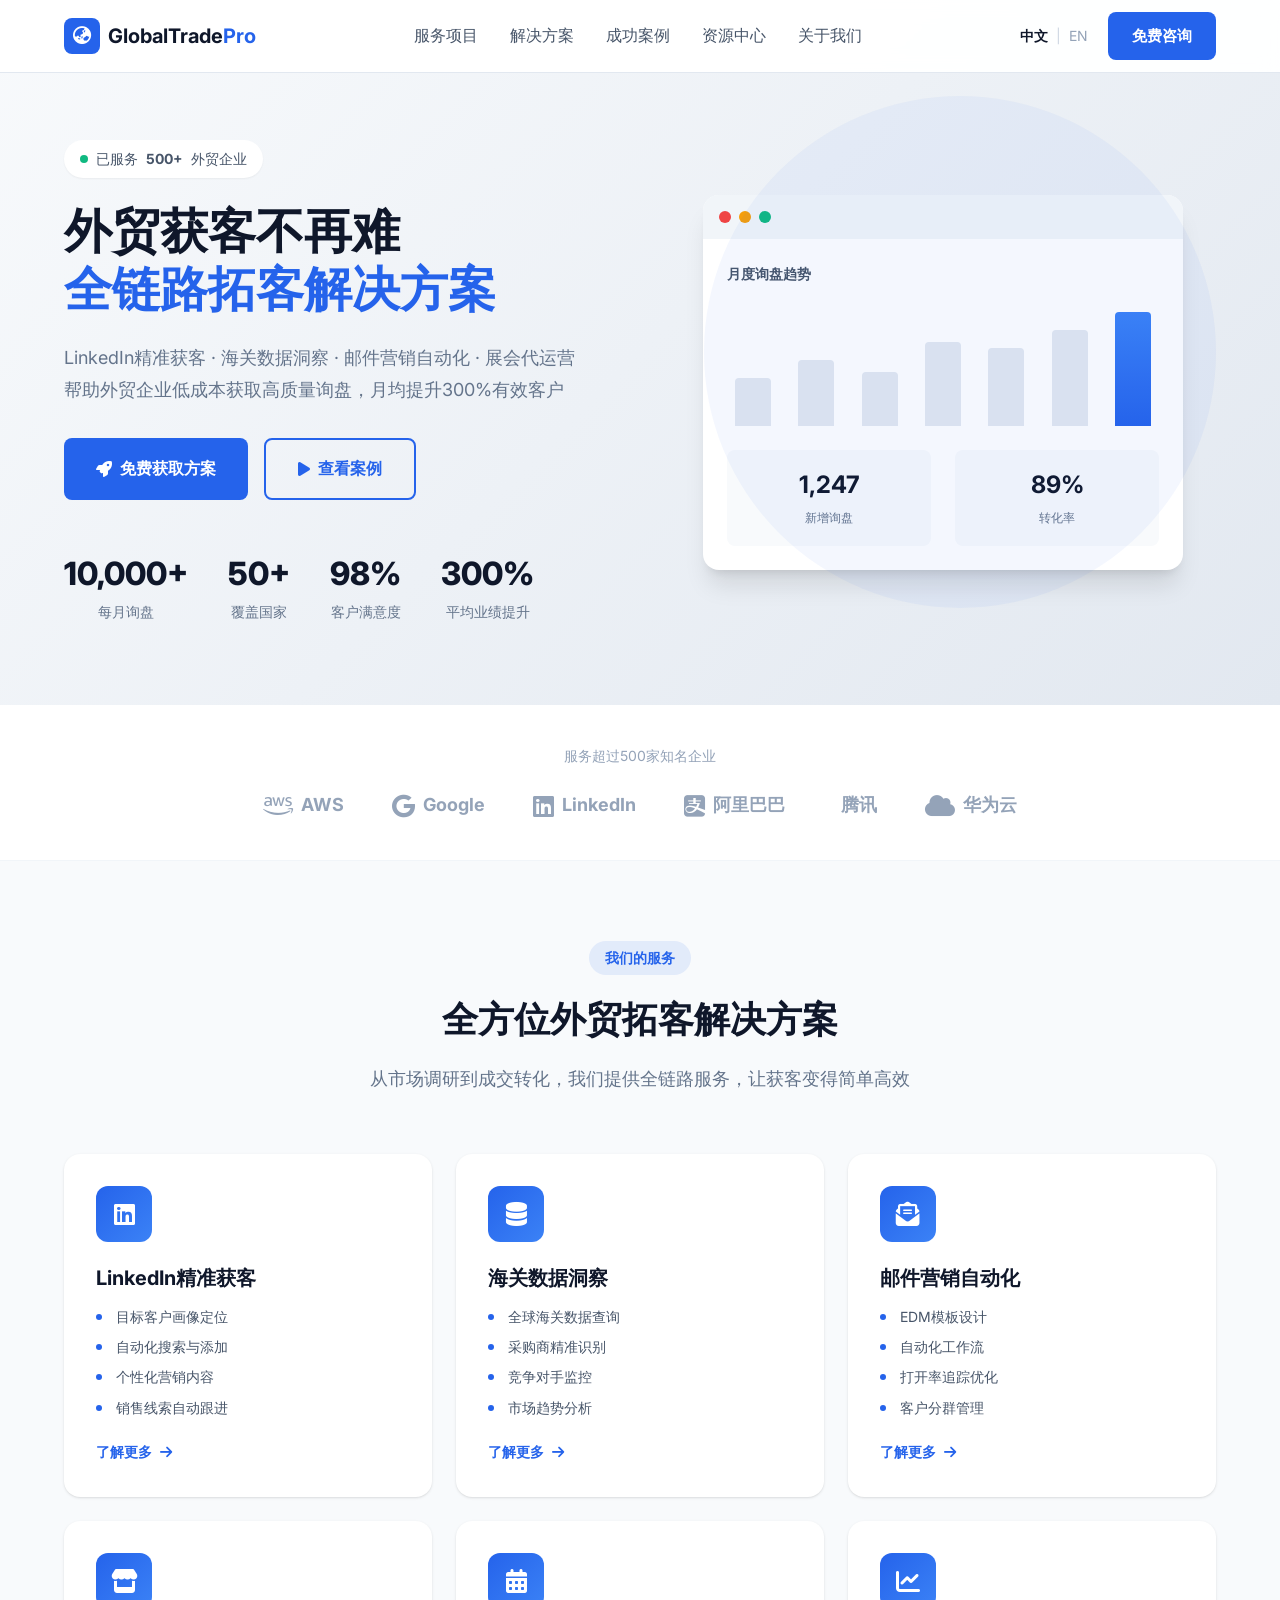
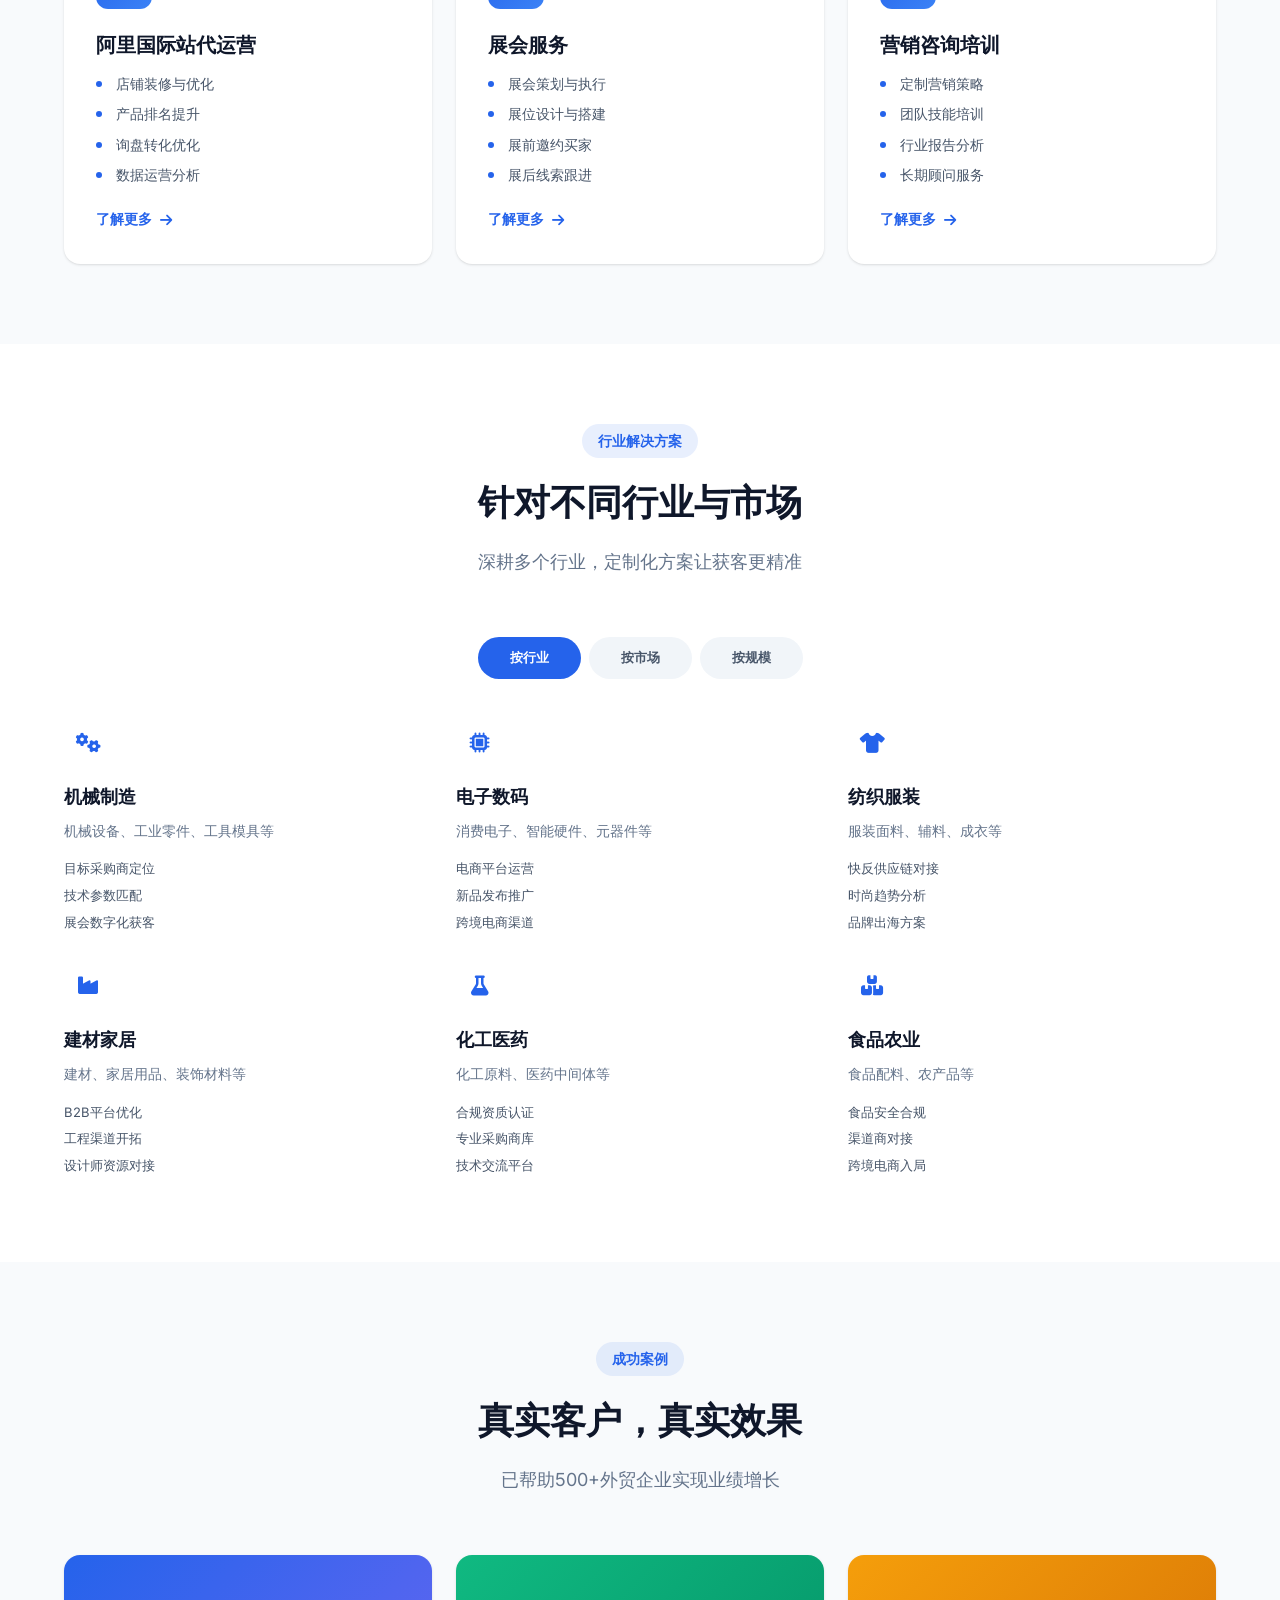
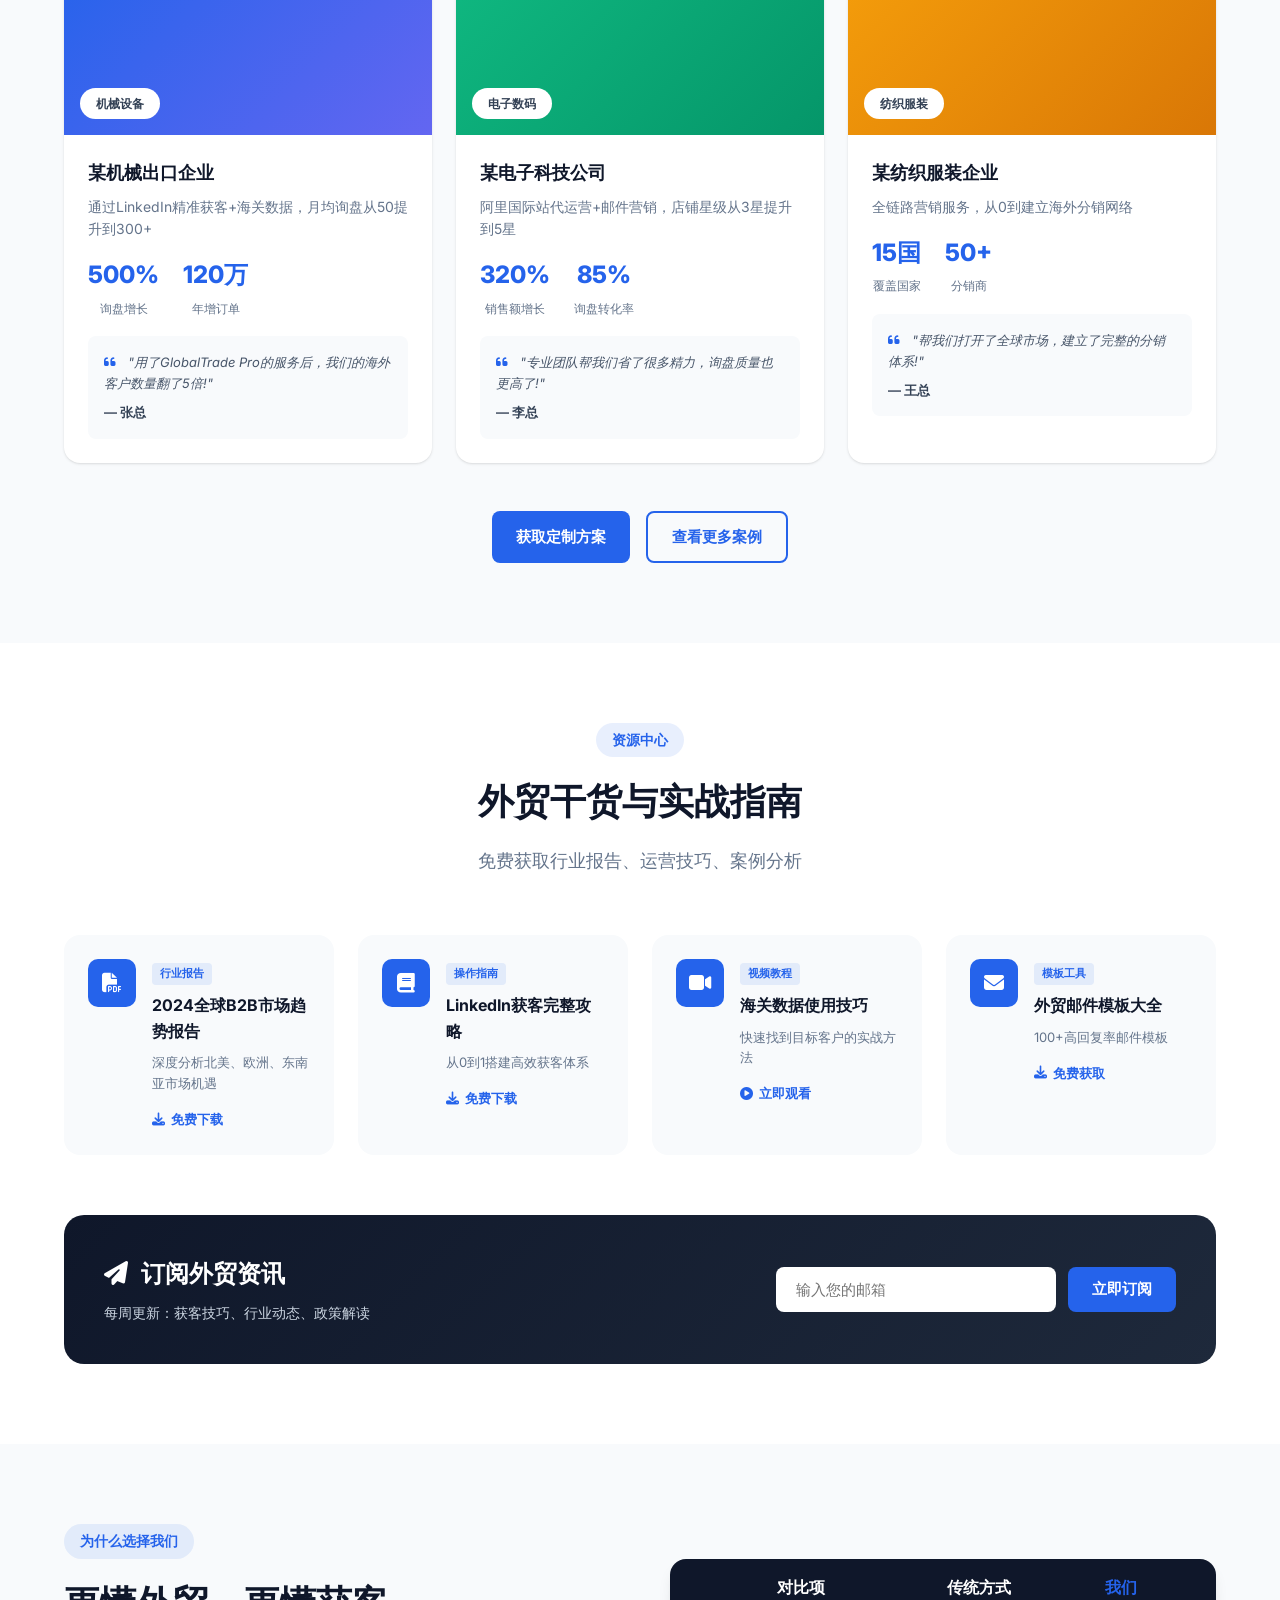
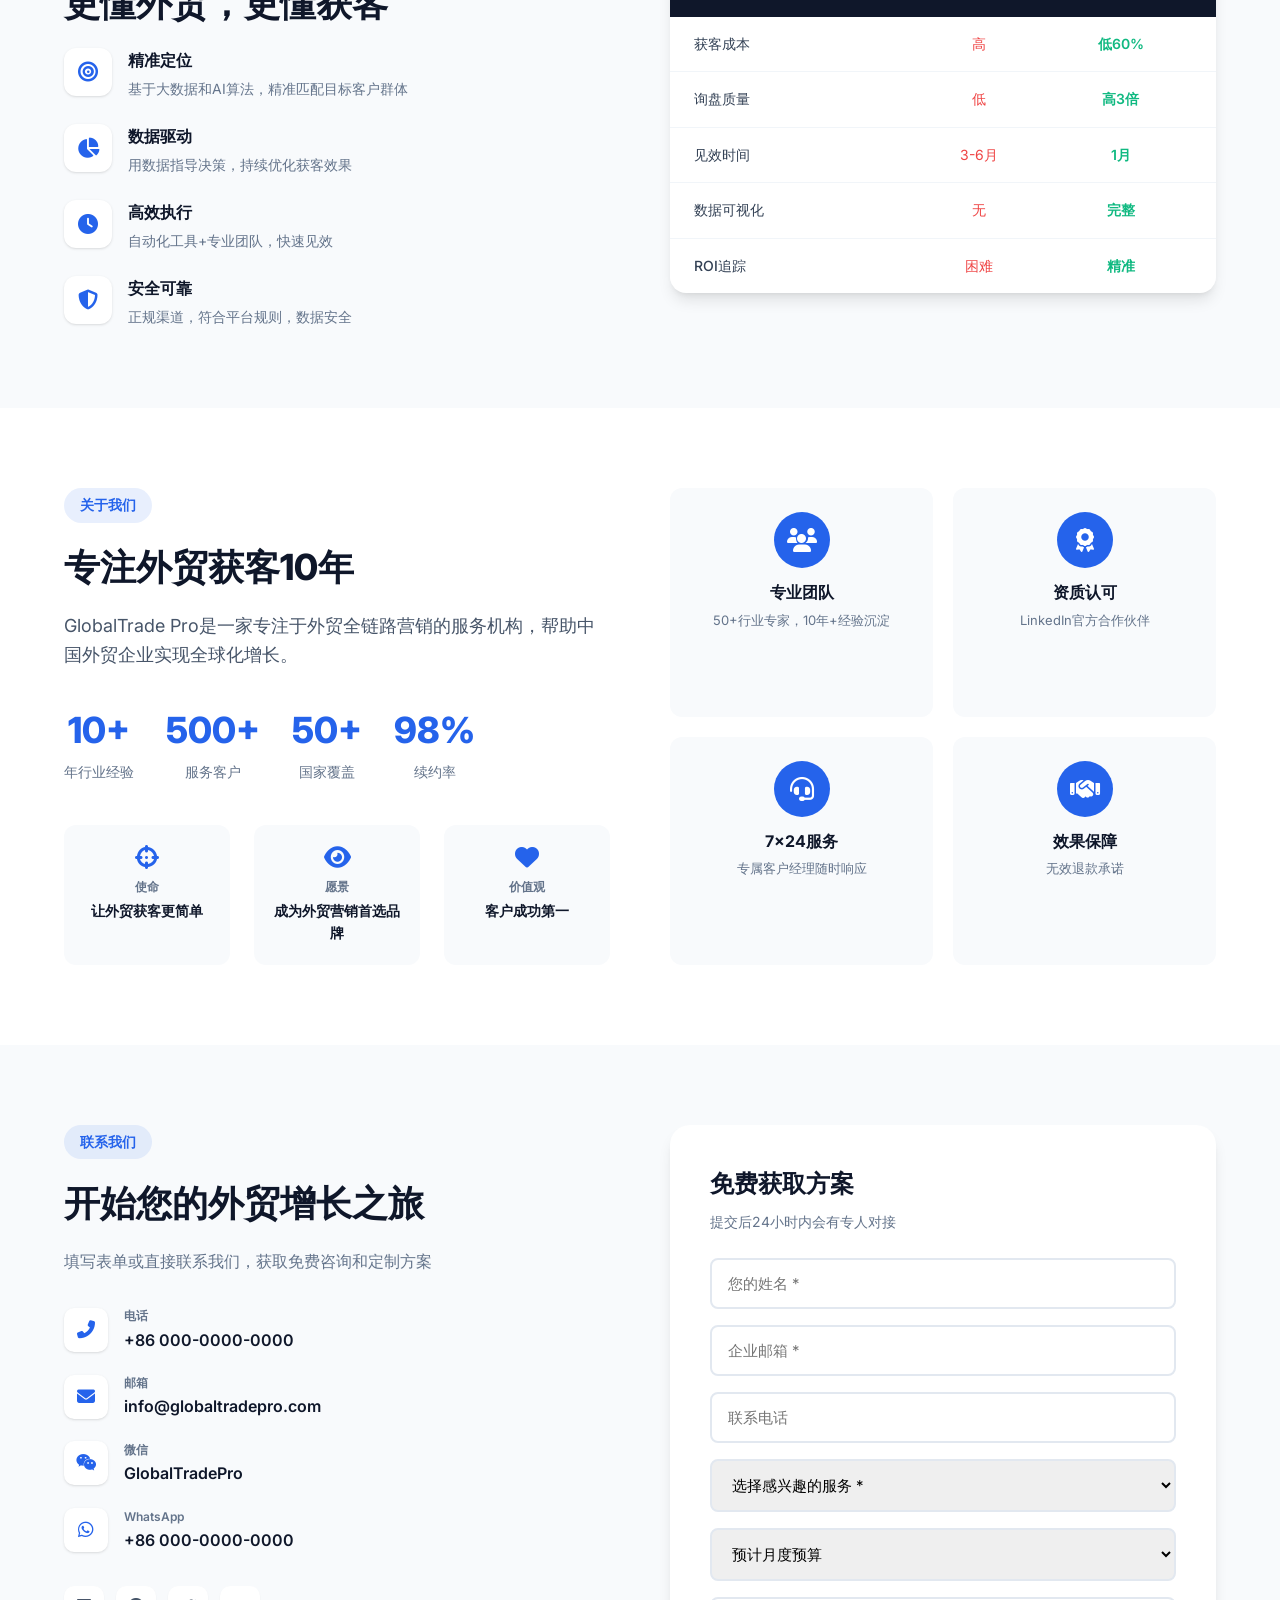
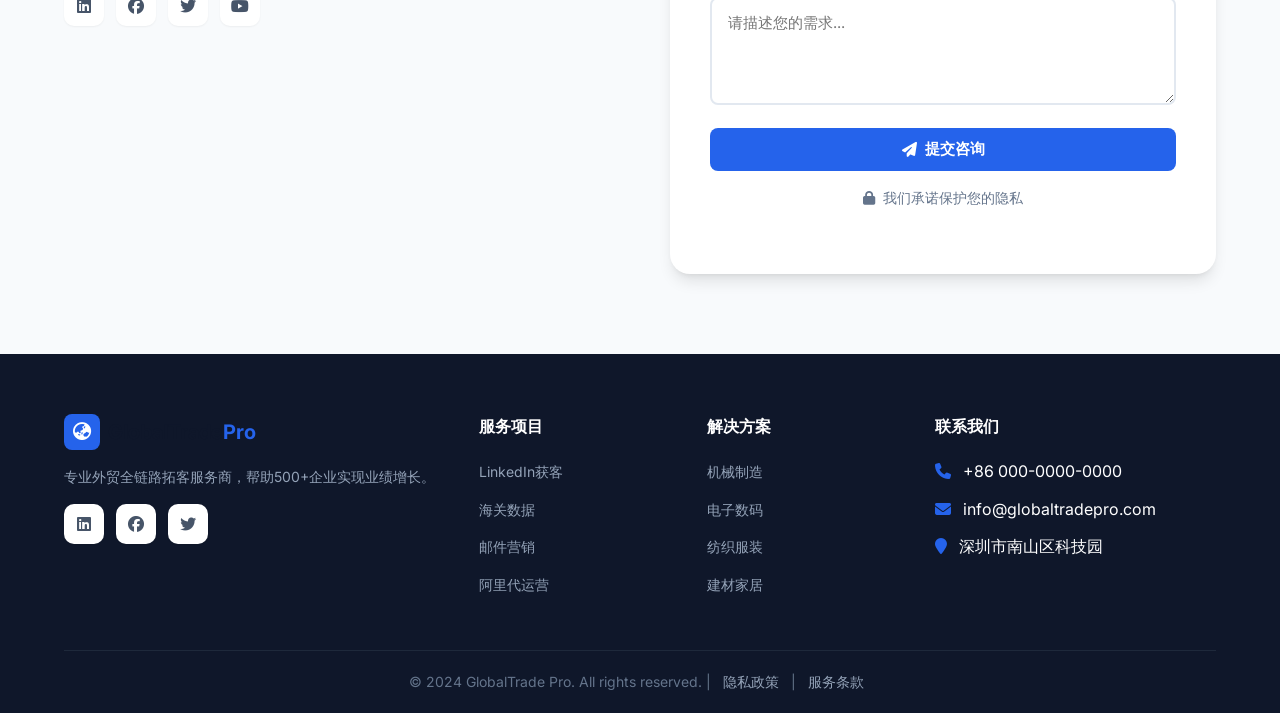
==== index.html @ d5fee7f4 "添加外贸拓客网站" ====
<!DOCTYPE html>
<html lang="zh-CN">
<head>
    <meta charset="UTF-8">
    <meta name="viewport" content="width=device-width, initial-scale=1.0">
    <title>GlobalTrade Pro - 外贸全链路拓客专家</title>
    <meta name="description" content="专业外贸拓客服务：LinkedIn精准获客、海关数据洞察、邮件营销自动化">
    <link rel="stylesheet" href="styles.css">
    <link rel="stylesheet" href="https://cdnjs.cloudflare.com/ajax/libs/font-awesome/6.4.0/css/all.min.css">
    <link href="https://fonts.googleapis.com/css2?family=Inter:wght@300;400;500;600;700;800&display=swap" rel="stylesheet">
</head>
<body>
    <header class="header">
        <div class="container">
            <div class="header-inner">
                <a href="#" class="logo">
                    <span class="logo-icon"><i class="fas fa-globe-asia"></i></span>
                    <span class="logo-text">GlobalTrade<span class="logo-accent">Pro</span></span>
                </a>
                <nav class="nav">
                    <a href="#services">服务项目</a>
                    <a href="#solutions">解决方案</a>
                    <a href="#cases">成功案例</a>
                    <a href="#resources">资源中心</a>
                    <a href="#about">关于我们</a>
                </nav>
                <div class="header-actions">
                    <div class="lang-switch">
                        <a href="#" class="active">中文</a>
                        <span>|</span>
                        <a href="#">EN</a>
                    </div>
                    <a href="#contact" class="btn btn-primary">免费咨询</a>
                </div>
                <button class="mobile-menu-btn" onclick="toggleMobileMenu()">
                    <i class="fas fa-bars"></i>
                </button>
            </div>
        </div>
    </header>

    <div class="mobile-menu" id="mobileMenu">
        <a href="#services" onclick="toggleMobileMenu()">服务项目</a>
        <a href="#solutions" onclick="toggleMobileMenu()">解决方案</a>
        <a href="#cases" onclick="toggleMobileMenu()">成功案例</a>
        <a href="#resources" onclick="toggleMobileMenu()">资源中心</a>
        <a href="#about" onclick="toggleMobileMenu()">关于我们</a>
        <a href="#contact" onclick="toggleMobileMenu()" class="btn btn-primary btn-block">免费咨询</a>
    </div>

    <section class="hero">
        <div class="hero-bg"></div>
        <div class="container">
            <div class="hero-content">
                <div class="hero-badge">
                    <span class="badge-dot"></span> 已服务 <strong>500+</strong> 外贸企业
                </div>
                <h1 class="hero-title">
                    外贸获客不再难<br>
                    <span class="highlight">全链路拓客解决方案</span>
                </h1>
                <p class="hero-desc">
                    LinkedIn精准获客 · 海关数据洞察 · 邮件营销自动化 · 展会代运营<br>
                    帮助外贸企业低成本获取高质量询盘，月均提升300%有效客户
                </p>
                <div class="hero-actions">
                    <a href="#contact" class="btn btn-primary btn-lg">
                        <i class="fas fa-rocket"></i> 免费获取方案
                    </a>
                    <a href="#cases" class="btn btn-outline btn-lg">
                        <i class="fas fa-play"></i> 查看案例
                    </a>
                </div>
                <div class="hero-stats">
                    <div class="stat-item">
                        <span class="stat-number">10,000+</span>
                        <span class="stat-label">每月询盘</span>
                    </div>
                    <div class="stat-item">
                        <span class="stat-number">50+</span>
                        <span class="stat-label">覆盖国家</span>
                    </div>
                    <div class="stat-item">
                        <span class="stat-number">98%</span>
                        <span class="stat-label">客户满意度</span>
                    </div>
                    <div class="stat-item">
                        <span class="stat-number">300%</span>
                        <span class="stat-label">平均业绩提升</span>
                    </div>
                </div>
            </div>
            <div class="hero-visual">
                <div class="dashboard-mockup">
                    <div class="dashboard-header">
                        <span class="dot red"></span>
                        <span class="dot yellow"></span>
                        <span class="dot green"></span>
                    </div>
                    <div class="dashboard-content">
                        <div class="chart-area">
                            <div class="chart-title">月度询盘趋势</div>
                            <div class="chart-bars">
                                <div class="bar" style="height: 40%"></div>
                                <div class="bar" style="height: 55%"></div>
                                <div class="bar" style="height: 45%"></div>
                                <div class="bar" style="height: 70%"></div>
                                <div class="bar" style="height: 65%"></div>
                                <div class="bar" style="height: 80%"></div>
                                <div class="bar active" style="height: 95%"></div>
                            </div>
                        </div>
                        <div class="metrics-row">
                            <div class="metric">
                                <span class="metric-num">1,247</span>
                                <span class="metric-label">新增询盘</span>
                            </div>
                            <div class="metric">
                                <span class="metric-num">89%</span>
                                <span class="metric-label">转化率</span>
                            </div>
                        </div>
                    </div>
                </div>
            </div>
        </div>
    </section>

    <section class="partners">
        <div class="container">
            <p class="partners-label">服务超过500家知名企业</p>
            <div class="partners-grid">
                <div class="partner-logo"><i class="fab fa-aws"></i> AWS</div>
                <div class="partner-logo"><i class="fab fa-google"></i> Google</div>
                <div class="partner-logo"><i class="fab fa-linkedin"></i> LinkedIn</div>
                <div class="partner-logo"><i class="fab fa-alipay"></i> 阿里巴巴</div>
                <div class="partner-logo"><i class="fab fa-tencent"></i> 腾讯</div>
                <div class="partner-logo"><i class="fas fa-cloud"></i> 华为云</div>
            </div>
        </div>
    </section>

    <section class="services" id="services">
        <div class="container">
            <div class="section-header">
                <span class="section-tag">我们的服务</span>
                <h2 class="section-title">全方位外贸拓客解决方案</h2>
                <p class="section-desc">从市场调研到成交转化，我们提供全链路服务，让获客变得简单高效</p>
            </div>
            <div class="services-grid">
                <div class="service-card">
                    <div class="service-icon"><i class="fab fa-linkedin"></i></div>
                    <h3>LinkedIn精准获客</h3>
                    <ul>
                        <li>目标客户画像定位</li>
                        <li>自动化搜索与添加</li>
                        <li>个性化营销内容</li>
                        <li>销售线索自动跟进</li>
                    </ul>
                    <a href="#contact" class="service-link">了解更多 <i class="fas fa-arrow-right"></i></a>
                </div>
                <div class="service-card">
                    <div class="service-icon"><i class="fas fa-database"></i></div>
                    <h3>海关数据洞察</h3>
                    <ul>
                        <li>全球海关数据查询</li>
                        <li>采购商精准识别</li>
                        <li>竞争对手监控</li>
                        <li>市场趋势分析</li>
                    </ul>
                    <a href="#contact" class="service-link">了解更多 <i class="fas fa-arrow-right"></i></a>
                </div>
                <div class="service-card">
                    <div class="service-icon"><i class="fas fa-envelope-open-text"></i></div>
                    <h3>邮件营销自动化</h3>
                    <ul>
                        <li>EDM模板设计</li>
                        <li>自动化工作流</li>
                        <li>打开率追踪优化</li>
                        <li>客户分群管理</li>
                    </ul>
                    <a href="#contact" class="service-link">了解更多 <i class="fas fa-arrow-right"></i></a>
                </div>
                <div class="service-card">
                    <div class="service-icon"><i class="fas fa-store"></i></div>
                    <h3>阿里国际站代运营</h3>
                    <ul>
                        <li>店铺装修与优化</li>
                        <li>产品排名提升</li>
                        <li>询盘转化优化</li>
                        <li>数据运营分析</li>
                    </ul>
                    <a href="#contact" class="service-link">了解更多 <i class="fas fa-arrow-right"></i></a>
                </div>
                <div class="service-card">
                    <div class="service-icon"><i class="fas fa-calendar-alt"></i></div>
                    <h3>展会服务</h3>
                    <ul>
                        <li>展会策划与执行</li>
                        <li>展位设计与搭建</li>
                        <li>展前邀约买家</li>
                        <li>展后线索跟进</li>
                    </ul>
                    <a href="#contact" class="service-link">了解更多 <i class="fas fa-arrow-right"></i></a>
                </div>
                <div class="service-card">
                    <div class="service-icon"><i class="fas fa-chart-line"></i></div>
                    <h3>营销咨询培训</h3>
                    <ul>
                        <li>定制营销策略</li>
                        <li>团队技能培训</li>
                        <li>行业报告分析</li>
                        <li>长期顾问服务</li>
                    </ul>
                    <a href="#contact" class="service-link">了解更多 <i class="fas fa-arrow-right"></i></a>
                </div>
            </div>
        </div>
    </section>

    <section class="solutions" id="solutions">
        <div class="container">
            <div class="section-header">
                <span class="section-tag">行业解决方案</span>
                <h2 class="section-title">针对不同行业与市场</h2>
                <p class="section-desc">深耕多个行业，定制化方案让获客更精准</p>
            </div>
            <div class="solutions-tabs">
                <div class="tab-buttons">
                    <button class="tab-btn active" data-tab="industry">按行业</button>
                    <button class="tab-btn" data-tab="market">按市场</button>
                    <button class="tab-btn" data-tab="scale">按规模</button>
                </div>
                <div class="tab-content active" id="industry">
                    <div class="solutions-grid">
                        <div class="solution-card">
                            <div class="solution-icon"><i class="fas fa-cogs"></i></div>
                            <h4>机械制造</h4>
                            <p>机械设备、工业零件、工具模具等</p>
                            <ul><li>目标采购商定位</li><li>技术参数匹配</li><li>展会数字化获客</li></ul>
                        </div>
                        <div class="solution-card">
                            <div class="solution-icon"><i class="fas fa-microchip"></i></div>
                            <h4>电子数码</h4>
                            <p>消费电子、智能硬件、元器件等</p>
                            <ul><li>电商平台运营</li><li>新品发布推广</li><li>跨境电商渠道</li></ul>
                        </div>
                        <div class="solution-card">
                            <div class="solution-icon"><i class="fas fa-tshirt"></i></div>
                            <h4>纺织服装</h4>
                            <p>服装面料、辅料、成衣等</p>
                            <ul><li>快反供应链对接</li><li>时尚趋势分析</li><li>品牌出海方案</li></ul>
                        </div>
                        <div class="solution-card">
                            <div class="solution-icon"><i class="fas fa-industry"></i></div>
                            <h4>建材家居</h4>
                            <p>建材、家居用品、装饰材料等</p>
                            <ul><li>B2B平台优化</li><li>工程渠道开拓</li><li>设计师资源对接</li></ul>
                        </div>
                        <div class="solution-card">
                            <div class="solution-icon"><i class="fas fa-flask"></i></div>
                            <h4>化工医药</h4>
                            <p>化工原料、医药中间体等</p>
                            <ul><li>合规资质认证</li><li>专业采购商库</li><li>技术交流平台</li></ul>
                        </div>
                        <div class="solution-card">
                            <div class="solution-icon"><i class="fas fa-boxes"></i></div>
                            <h4>食品农业</h4>
                            <p>食品配料、农产品等</p>
                            <ul><li>食品安全合规</li><li>渠道商对接</li><li>跨境电商入局</li></ul>
                        </div>
                    </div>
                </div>
                <div class="tab-content" id="market">
                    <div class="solutions-grid">
                        <div class="solution-card"><div class="solution-icon"><i class="fas fa-flag-usa"></i></div><h4>北美市场</h4><p>美国、加拿大、墨西哥</p><ul><li>LinkedIn为主</li><li>亚马逊平台</li><li>行业展会</li></ul></div>
                        <div class="solution-card"><div class="solution-icon"><i class="fas fa-flag-eu"></i></div><h4>欧洲市场</h4><p>德、法、英、意等国家</p><ul><li>海关数据分析</li><li>本地化内容</li><li>B2B平台</li></ul></div>
                        <div class="solution-card"><div class="solution-icon"><i class="fas fa-yen-sign"></i></div><h4>日韩市场</h4><p>日本、韩国</p><ul><li>贸易平台对接</li><li>展会服务</li><li>商务考察</li></ul></div>
                        <div class="solution-card"><div class="solution-icon"><i class="fas fa-map-marker-alt"></i></div><h4>东南亚</h4><p>印尼、越南、泰国等</p><ul><li>电商平台布局</li><li>本地分销商</li><li>跨境电商</li></ul></div>
                        <div class="solution-card"><div class="solution-icon"><i class="fas fa-gem"></i></div><h4>中东非洲</h4><p>阿联酋、南非等国家</p><ul><li>展会服务</li><li>政府项目对接</li><li>分销商网络</li></ul></div>
                        <div class="solution-card"><div class="solution-icon"><i class="fas fa-comments"></i></div><h4>南美市场</h4><p>巴西、阿根廷等国家</p><ul><li>本地化支持</li><li>展会服务</li><li>渠道开拓</li></ul></div>
                    </div>
                </div>
                <div class="tab-content" id="scale">
                    <div class="solutions-grid solutions-scale">
                        <div class="solution-card scale-card">
                            <div class="scale-badge">初创</div>
                            <h4>小微企业</h4>
                            <p>0-50人，年出口额小于500万</p>
                            <ul><li>低成本获客方案</li><li>标准化服务套餐</li><li>阿里国际站基础运营</li><li>LinkedIn免费获客</li></ul>
                            <div class="scale-price">9,800元起/月</div>
                        </div>
                        <div class="solution-card scale-card featured">
                            <div class="scale-badge popular">推荐</div>
                            <h4>成长型企业</h4>
                            <p>50-200人，年出口额500万-5000万</p>
                            <ul><li>全链路营销方案</li><li>多平台运营</li><li>定制化获客策略</li><li>专属客户经理</li></ul>
                            <div class="scale-price">28,800元起/月</div>
                        </div>
                        <div class="solution-card scale-card">
                            <div class="scale-badge enterprise">企业</div>
                            <h4>大型企业</h4>
                            <p>200人以上，年出口额大于5000万</p>
                            <ul><li>全球化营销战略</li><li>海外团队搭建</li><li>品牌出海全案</li><li>专属服务团队</li></ul>
                            <div class="scale-price">88,800元起/月</div>
                        </div>
                    </div>
                </div>
            </div>
        </div>
    </section>

    <section class="cases" id="cases">
        <div class="container">
            <div class="section-header">
                <span class="section-tag">成功案例</span>
                <h2 class="section-title">真实客户，真实效果</h2>
                <p class="section-desc">已帮助500+外贸企业实现业绩增长</p>
            </div>
            <div class="cases-grid">
                <div class="case-card">
                    <div class="case-image case-img-1"><div class="case-category">机械设备</div></div>
                    <div class="case-content">
                        <h4>某机械出口企业</h4>
                        <p class="case-desc">通过LinkedIn精准获客+海关数据，月均询盘从50提升到300+</p>
                        <div class="case-results">
                            <div class="result"><span class="result-num">500%</span><span class="result-label">询盘增长</span></div>
                            <div class="result"><span class="result-num">120万</span><span class="result-label">年增订单</span></div>
                        </div>
                        <div class="case-quote">
                            <i class="fas fa-quote-left"></i> "用了GlobalTrade Pro的服务后，我们的海外客户数量翻了5倍!" <cite>— 张总</cite>
                        </div>
                    </div>
                </div>
                <div class="case-card">
                    <div class="case-image case-img-2"><div class="case-category">电子数码</div></div>
                    <div class="case-content">
                        <h4>某电子科技公司</h4>
                        <p class="case-desc">阿里国际站代运营+邮件营销，店铺星级从3星提升到5星</p>
                        <div class="case-results">
                            <div class="result"><span class="result-num">320%</span><span class="result-label">销售额增长</span></div>
                            <div class="result"><span class="result-num">85%</span><span class="result-label">询盘转化率</span></div>
                        </div>
                        <div class="case-quote">
                            <i class="fas fa-quote-left"></i> "专业团队帮我们省了很多精力，询盘质量也更高了!" <cite>— 李总</cite>
                        </div>
                    </div>
                </div>
                <div class="case-card">
                    <div class="case-image case-img-3"><div class="case-category">纺织服装</div></div>
                    <div class="case-content">
                        <h4>某纺织服装企业</h4>
                        <p class="case-desc">全链路营销服务，从0到建立海外分销网络</p>
                        <div class="case-results">
                            <div class="result"><span class="result-num">15国</span><span class="result-label">覆盖国家</span></div>
                            <div class="result"><span class="result-num">50+</span><span class="result-label">分销商</span></div>
                        </div>
                        <div class="case-quote">
                            <i class="fas fa-quote-left"></i> "帮我们打开了全球市场，建立了完整的分销体系!" <cite>— 王总</cite>
                        </div>
                    </div>
                </div>
            </div>
            <div class="cases-cta">
                <a href="#contact" class="btn btn-primary">获取定制方案</a>
                <a href="#" class="btn btn-outline">查看更多案例</a>
            </div>
        </div>
    </section>

    <section class="resources" id="resources">
        <div class="container">
            <div class="section-header">
                <span class="section-tag">资源中心</span>
                <h2 class="section-title">外贸干货与实战指南</h2>
                <p class="section-desc">免费获取行业报告、运营技巧、案例分析</p>
            </div>
            <div class="resources-grid">
                <div class="resource-card">
                    <div class="resource-icon"><i class="fas fa-file-pdf"></i></div>
                    <div class="resource-content">
                        <span class="resource-tag">行业报告</span>
                        <h4>2024全球B2B市场趋势报告</h4>
                        <p>深度分析北美、欧洲、东南亚市场机遇</p>
                        <a href="#" class="resource-download"><i class="fas fa-download"></i> 免费下载</a>
                    </div>
                </div>
                <div class="resource-card">
                    <div class="resource-icon"><i class="fas fa-book"></i></div>
                    <div class="resource-content">
                        <span class="resource-tag">操作指南</span>
                        <h4>LinkedIn获客完整攻略</h4>
                        <p>从0到1搭建高效获客体系</p>
                        <a href="#" class="resource-download"><i class="fas fa-download"></i> 免费下载</a>
                    </div>
                </div>
                <div class="resource-card">
                    <div class="resource-icon"><i class="fas fa-video"></i></div>
                    <div class="resource-content">
                        <span class="resource-tag">视频教程</span>
                        <h4>海关数据使用技巧</h4>
                        <p>快速找到目标客户的实战方法</p>
                        <a href="#" class="resource-download"><i class="fas fa-play-circle"></i> 立即观看</a>
                    </div>
                </div>
                <div class="resource-card">
                    <div class="resource-icon"><i class="fas fa-envelope"></i></div>
                    <div class="resource-content">
                        <span class="resource-tag">模板工具</span>
                        <h4>外贸邮件模板大全</h4>
                        <p>100+高回复率邮件模板</p>
                        <a href="#" class="resource-download"><i class="fas fa-download"></i> 免费获取</a>
                    </div>
                </div>
            </div>
            <div class="newsletter">
                <div class="newsletter-content">
                    <h3><i class="fas fa-paper-plane"></i> 订阅外贸资讯</h3>
                    <p>每周更新：获客技巧、行业动态、政策解读</p>
                </div>
                <form class="newsletter-form">
                    <input type="email" placeholder="输入您的邮箱">
                    <button type="submit" class="btn btn-primary">立即订阅</button>
                </form>
            </div>
        </div>
    </section>

    <section class="why-us">
        <div class="container">
            <div class="why-us-grid">
                <div class="why-us-content">
                    <span class="section-tag">为什么选择我们</span>
                    <h2 class="section-title">更懂外贸，更懂获客</h2>
                    <div class="why-us-list">
                        <div class="why-item">
                            <div class="why-icon"><i class="fas fa-bullseye"></i></div>
                            <div class="why-text"><h4>精准定位</h4><p>基于大数据和AI算法，精准匹配目标客户群体</p></div>
                        </div>
                        <div class="why-item">
                            <div class="why-icon"><i class="fas fa-chart-pie"></i></div>
                            <div class="why-text"><h4>数据驱动</h4><p>用数据指导决策，持续优化获客效果</p></div>
                        </div>
                        <div class="why-item">
                            <div class="why-icon"><i class="fas fa-clock"></i></div>
                            <div class="why-text"><h4>高效执行</h4><p>自动化工具+专业团队，快速见效</p></div>
                        </div>
                        <div class="why-item">
                            <div class="why-icon"><i class="fas fa-shield-alt"></i></div>
                            <div class="why-text"><h4>安全可靠</h4><p>正规渠道，符合平台规则，数据安全</p></div>
                        </div>
                    </div>
                </div>
                <div class="why-us-visual">
                    <div class="comparison-table">
                        <div class="table-header"><span>对比项</span><span>传统方式</span><span class="highlight">我们</span></div>
                        <div class="table-row"><span>获客成本</span><span class="bad">高</span><span class="good">低60%</span></div>
                        <div class="table-row"><span>询盘质量</span><span class="bad">低</span><span class="good">高3倍</span></div>
                        <div class="table-row"><span>见效时间</span><span class="bad">3-6月</span><span class="good">1月</span></div>
                        <div class="table-row"><span>数据可视化</span><span class="bad">无</span><span class="good">完整</span></div>
                        <div class="table-row"><span>ROI追踪</span><span class="bad">困难</span><span class="good">精准</span></div>
                    </div>
                </div>
            </div>
        </div>
    </section>

    <section class="about" id="about">
        <div class="container">
            <div class="about-grid">
                <div class="about-content">
                    <span class="section-tag">关于我们</span>
                    <h2 class="section-title">专注外贸获客10年</h2>
                    <p class="about-lead">GlobalTrade Pro是一家专注于外贸全链路营销的服务机构，帮助中国外贸企业实现全球化增长。</p>
                    <div class="about-stats">
                        <div class="about-stat"><span class="num">10+</span><span class="label">年行业经验</span></div>
                        <div class="about-stat"><span class="num">500+</span><span class="label">服务客户</span></div>
                        <div class="about-stat"><span class="num">50+</span><span class="label">国家覆盖</span></div>
                        <div class="about-stat"><span class="num">98%</span><span class="label">续约率</span></div>
                    </div>
                    <div class="about-values">
                        <div class="value-item"><i class="fas fa-crosshairs"></i><span>使命</span><p>让外贸获客更简单</p></div>
                        <div class="value-item"><i class="fas fa-eye"></i><span>愿景</span><p>成为外贸营销首选品牌</p></div>
                        <div class="value-item"><i class="fas fa-heart"></i><span>价值观</span><p>客户成功第一</p></div>
                    </div>
                </div>
                <div class="about-cards">
                    <div class="team-card"><div class="team-icon"><i class="fas fa-users"></i></div><h4>专业团队</h4><p>50+行业专家，10年+经验沉淀</p></div>
                    <div class="team-card"><div class="team-icon"><i class="fas fa-award"></i></div><h4>资质认可</h4><p>LinkedIn官方合作伙伴</p></div>
                    <div class="team-card"><div class="team-icon"><i class="fas fa-headset"></i></div><h4>7x24服务</h4><p>专属客户经理随时响应</p></div>
                    <div class="team-card"><div class="team-icon"><i class="fas fa-handshake"></i></div><h4>效果保障</h4><p>无效退款承诺</p></div>
                </div>
            </div>
        </div>
    </section>

    <section class="contact" id="contact">
        <div class="container">
            <div class="contact-grid">
                <div class="contact-info">
                    <span class="section-tag">联系我们</span>
                    <h2 class="section-title">开始您的外贸增长之旅</h2>
                    <p class="contact-desc">填写表单或直接联系我们，获取免费咨询和定制方案</p>
                    <div class="contact-methods">
                        <div class="contact-item"><i class="fas fa-phone-alt"></i><div><span class="label">电话</span><a href="tel:+860000000000">+86 000-0000-0000</a></div></div>
                        <div class="contact-item"><i class="fas fa-envelope"></i><div><span class="label">邮箱</span><a href="mailto:info@globaltradepro.com">info@globaltradepro.com</a></div></div>
                        <div class="contact-item"><i class="fab fa-weixin"></i><div><span class="label">微信</span><span>GlobalTradePro</span></div></div>
                        <div class="contact-item"><i class="fab fa-whatsapp"></i><div><span class="label">WhatsApp</span><a href="#">+86 000-0000-0000</a></div></div>
                    </div>
                    <div class="contact-social">
                        <a href="#"><i class="fab fa-linkedin"></i></a>
                        <a href="#"><i class="fab fa-facebook"></i></a>
                        <a href="#"><i class="fab fa-twitter"></i></a>
                        <a href="#"><i class="fab fa-youtube"></i></a>
                    </div>
                </div>
                <div class="contact-form-wrapper">
                    <form class="contact-form" id="inquiryForm">
                        <h3>免费获取方案</h3>
                        <p>提交后24小时内会有专人对接</p>
                        <div class="form-group"><input type="text" name="name" placeholder="您的姓名 *" required></div>
                        <div class="form-group"><input type="email" name="email" placeholder="企业邮箱 *" required></div>
                        <div class="form-group"><input type="tel" name="phone" placeholder="联系电话"></div>
                        <div class="form-group">
                            <select name="service" required>
                                <option value="">选择感兴趣的服务 *</option>
                                <option value="linkedin">LinkedIn精准获客</option>
                                <option value="customs">海关数据洞察</option>
                                <option value="email">邮件营销</option>
                                <option value="operation">阿里国际站代运营</option>
                                <option value="exhibition">展会服务</option>
                                <option value="consulting">营销咨询培训</option>
                                <option value="other">其他</option>
                            </select>
                        </div>
                        <div class="form-group">
                            <select name="budget">
                                <option value="">预计月度预算</option>
                                <option value="1">1万以下</option>
                                <option value="2">1-3万</option>
                                <option value="3">3-5万</option>
                                <option value="4">5-10万</option>
                                <option value="5">10万以上</option>
                            </select>
                        </div>
                        <div class="form-group"><textarea name="message" placeholder="请描述您的需求..." rows="4"></textarea></div>
                        <button type="submit" class="btn btn-primary btn-block"><i class="fas fa-paper-plane"></i> 提交咨询</button>
                        <p class="form-note"><i class="fas fa-lock"></i> 我们承诺保护您的隐私</p>
                    </form>
                </div>
            </div>
        </div>
    </section>

    <footer class="footer">
        <div class="container">
            <div class="footer-grid">
                <div class="footer-col">
                    <a href="#" class="logo"><span class="logo-icon"><i class="fas fa-globe-asia"></i></span><span class="logo-text">GlobalTrade<span class="logo-accent">Pro</span></span></a>
                    <p>专业外贸全链路拓客服务商，帮助500+企业实现业绩增长。</p>
                    <div class="contact-social">
                        <a href="#"><i class="fab fa-linkedin"></i></a>
                        <a href="#"><i class="fab fa-facebook"></i></a>
                        <a href="#"><i class="fab fa-twitter"></i></a>
                    </div>
                </div>
                <div class="footer-col">
                    <h4>服务项目</h4>
                    <ul>
                        <li><a href="#">LinkedIn获客</a></li>
                        <li><a href="#">海关数据</a></li>
                        <li><a href="#">邮件营销</a></li>
                        <li><a href="#">阿里代运营</a></li>
                    </ul>
                </div>
                <div class="footer-col">
                    <h4>解决方案</h4>
                    <ul>
                        <li><a href="#">机械制造</a></li>
                        <li><a href="#">电子数码</a></li>
                        <li><a href="#">纺织服装</a></li>
                        <li><a href="#">建材家居</a></li>
                    </ul>
                </div>
                <div class="footer-col">
                    <h4>联系我们</h4>
                    <ul>
                        <li><i class="fas fa-phone"></i> +86 000-0000-0000</li>
                        <li><i class="fas fa-envelope"></i> info@globaltradepro.com</li>
                        <li><i class="fas fa-map-marker"></i> 深圳市南山区科技园</li>
                    </ul>
                </div>
            </div>
            <div class="footer-bottom">
                <p>&copy; 2024 GlobalTrade Pro. All rights reserved. | <a href="#">隐私政策</a> | <a href="#">服务条款</a></p>
            </div>
        </div>
    </footer>

    <script>
        // Mobile menu toggle
        function toggleMobileMenu() {
            document.getElementById('mobileMenu').classList.toggle('active');
        }

        // Tab switching
        document.querySelectorAll('.tab-btn').forEach(btn => {
            btn.addEventListener('click', () => {
                document.querySelectorAll('.tab-btn').forEach(b => b.classList.remove('active'));
                document.querySelectorAll('.tab-content').forEach(c => c.classList.remove('active'));
                btn.classList.add('active');
                document.getElementById(btn.dataset.tab).classList.add('active');
            });
        });

        // Smooth scroll
        document.querySelectorAll('a[href^="#"]').forEach(anchor => {
            anchor.addEventListener('click', function(e) {
                e.preventDefault();
                document.querySelector(this.getAttribute('href')).scrollIntoView({ behavior: 'smooth' });
            });
        });

        // Form submission
        document.getElementById('inquiryForm').addEventListener('submit', function(e) {
            e.preventDefault();
            alert('感谢您的咨询！我们会尽快与您联系。');
            this.reset();
        });
    </script>
</body>
</html>
---- styles.css ----
/* Global Styles */
:root {
    --primary: #2563eb;
    --primary-dark: #1d4ed8;
    --primary-light: #3b82f6;
    --secondary: #0f172a;
    --accent: #f59e0b;
    --success: #10b981;
    --danger: #ef4444;
    --gray-50: #f8fafc;
    --gray-100: #f1f5f9;
    --gray-200: #e2e8f0;
    --gray-300: #cbd5e1;
    --gray-400: #94a3b8;
    --gray-500: #64748b;
    --gray-600: #475569;
    --gray-700: #334155;
    --gray-800: #1e293b;
    --gray-900: #0f172a;
    --white: #ffffff;
    --shadow-sm: 0 1px 2px 0 rgb(0 0 0 / 0.05);
    --shadow: 0 1px 3px 0 rgb(0 0 0 / 0.1), 0 1px 2px -1px rgb(0 0 0 / 0.1);
    --shadow-md: 0 4px 6px -1px rgb(0 0 0 / 0.1), 0 2px 4px -2px rgb(0 0 0 / 0.1);
    --shadow-lg: 0 10px 15px -3px rgb(0 0 0 / 0.1), 0 4px 6px -4px rgb(0 0 0 / 0.1);
    --shadow-xl: 0 20px 25px -5px rgb(0 0 0 / 0.1), 0 8px 10px -6px rgb(0 0 0 / 0.1);
}

* {
    margin: 0;
    padding: 0;
    box-sizing: border-box;
}

html {
    scroll-behavior: smooth;
}

body {
    font-family: 'Inter', -apple-system, BlinkMacSystemFont, 'Segoe UI', Roboto, sans-serif;
    color: var(--gray-700);
    line-height: 1.6;
    background: var(--white);
}

.container {
    max-width: 1200px;
    margin: 0 auto;
    padding: 0 24px;
}

a {
    text-decoration: none;
    color: inherit;
}

ul {
    list-style: none;
}

/* Header */
.header {
    position: fixed;
    top: 0;
    left: 0;
    right: 0;
    z-index: 1000;
    background: rgba(255, 255, 255, 0.95);
    backdrop-filter: blur(10px);
    border-bottom: 1px solid var(--gray-200);
}

.header-inner {
    display: flex;
    align-items: center;
    justify-content: space-between;
    height: 72px;
}

.logo {
    display: flex;
    align-items: center;
    gap: 8px;
    font-weight: 700;
    font-size: 20px;
    color: var(--secondary);
}

.logo-icon {
    width: 36px;
    height: 36px;
    background: var(--primary);
    border-radius: 8px;
    display: flex;
    align-items: center;
    justify-content: center;
    color: white;
    font-size: 18px;
}

.logo-accent {
    color: var(--primary);
}

.nav {
    display: flex;
    gap: 32px;
}

.nav a {
    font-weight: 500;
    color: var(--gray-600);
    transition: color 0.2s;
}

.nav a:hover {
    color: var(--primary);
}

.header-actions {
    display: flex;
    align-items: center;
    gap: 20px;
}

.lang-switch {
    display: flex;
    gap: 8px;
    font-size: 14px;
}

.lang-switch a {
    color: var(--gray-400);
}

.lang-switch a.active {
    color: var(--secondary);
    font-weight: 600;
}

.lang-switch span {
    color: var(--gray-300);
}

/* Buttons */
.btn {
    display: inline-flex;
    align-items: center;
    justify-content: center;
    gap: 8px;
    padding: 12px 24px;
    font-weight: 600;
    font-size: 15px;
    border-radius: 8px;
    border: none;
    cursor: pointer;
    transition: all 0.2s;
}

.btn-primary {
    background: var(--primary);
    color: white;
}

.btn-primary:hover {
    background: var(--primary-dark);
    transform: translateY(-1px);
    box-shadow: var(--shadow-md);
}

.btn-outline {
    background: transparent;
    color: var(--primary);
    border: 2px solid var(--primary);
}

.btn-outline:hover {
    background: var(--primary);
    color: white;
}

.btn-lg {
    padding: 16px 32px;
    font-size: 16px;
}

.btn-block {
    width: 100%;
}

.mobile-menu-btn {
    display: none;
    background: none;
    border: none;
    font-size: 24px;
    cursor: pointer;
    color: var(--gray-700);
}

.mobile-menu {
    display: none;
    position: fixed;
    top: 72px;
    left: 0;
    right: 0;
    background: white;
    padding: 24px;
    flex-direction: column;
    gap: 16px;
    box-shadow: var(--shadow-lg);
    z-index: 999;
}

.mobile-menu.active {
    display: flex;
}

.mobile-menu a {
    padding: 12px;
    font-weight: 500;
    border-bottom: 1px solid var(--gray-100);
}

/* Hero Section */
.hero {
    position: relative;
    padding: 140px 0 80px;
    overflow: hidden;
    background: linear-gradient(135deg, #f8fafc 0%, #e2e8f0 100%);
}

.hero-bg {
    position: absolute;
    top: 0;
    right: 0;
    width: 50%;
    height: 100%;
    background: url('data:image/svg+xml,<svg xmlns="http://www.w3.org/2000/svg" viewBox="0 0 100 100"><circle cx="50" cy="50" r="40" fill="%232563eb" opacity="0.05"/></svg>') no-repeat center center;
    background-size: contain;
}

.hero .container {
    display: grid;
    grid-template-columns: 1fr 1fr;
    gap: 60px;
    align-items: center;
}

.hero-badge {
    display: inline-flex;
    align-items: center;
    gap: 8px;
    padding: 8px 16px;
    background: white;
    border-radius: 50px;
    font-size: 14px;
    color: var(--gray-600);
    margin-bottom: 24px;
    box-shadow: var(--shadow-sm);
}

.badge-dot {
    width: 8px;
    height: 8px;
    background: var(--success);
    border-radius: 50%;
    animation: pulse 2s infinite;
}

@keyframes pulse {
    0%, 100% { opacity: 1; }
    50% { opacity: 0.5; }
}

.hero-title {
    font-size: 48px;
    font-weight: 800;
    color: var(--secondary);
    line-height: 1.2;
    margin-bottom: 24px;
}

.hero-title .highlight {
    color: var(--primary);
}

.hero-desc {
    font-size: 18px;
    color: var(--gray-500);
    margin-bottom: 32px;
    line-height: 1.8;
}

.hero-actions {
    display: flex;
    gap: 16px;
    margin-bottom: 48px;
}

.hero-stats {
    display: flex;
    gap: 40px;
}

.stat-item {
    text-align: center;
}

.stat-number {
    display: block;
    font-size: 32px;
    font-weight: 800;
    color: var(--secondary);
}

.stat-label {
    font-size: 14px;
    color: var(--gray-500);
}

/* Dashboard Mockup */
.hero-visual {
    display: flex;
    justify-content: center;
}

.dashboard-mockup {
    width: 100%;
    max-width: 480px;
    background: white;
    border-radius: 16px;
    box-shadow: var(--shadow-xl);
    overflow: hidden;
}

.dashboard-header {
    display: flex;
    gap: 8px;
    padding: 16px;
    background: var(--gray-100);
}

.dot {
    width: 12px;
    height: 12px;
    border-radius: 50%;
}

.dot.red { background: #ef4444; }
.dot.yellow { background: #f59e0b; }
.dot.green { background: #10b981; }

.dashboard-content {
    padding: 24px;
}

.chart-title {
    font-size: 14px;
    font-weight: 600;
    color: var(--gray-600);
    margin-bottom: 20px;
}

.chart-bars {
    display: flex;
    align-items: flex-end;
    justify-content: space-between;
    height: 120px;
    margin-bottom: 24px;
    padding: 0 8px;
}

.bar {
    width: 36px;
    background: var(--gray-200);
    border-radius: 4px 4px 0 0;
    transition: all 0.3s;
}

.bar.active {
    background: linear-gradient(180deg, var(--primary-light) 0%, var(--primary) 100%);
}

.metrics-row {
    display: flex;
    gap: 24px;
}

.metric {
    flex: 1;
    padding: 16px;
    background: var(--gray-50);
    border-radius: 8px;
    text-align: center;
}

.metric-num {
    display: block;
    font-size: 24px;
    font-weight: 700;
    color: var(--secondary);
}

.metric-label {
    font-size: 12px;
    color: var(--gray-500);
}

/* Partners */
.partners {
    padding: 40px 0;
    background: white;
    border-bottom: 1px solid var(--gray-100);
}

.partners-label {
    text-align: center;
    font-size: 14px;
    color: var(--gray-400);
    margin-bottom: 24px;
}

.partners-grid {
    display: flex;
    justify-content: center;
    gap: 48px;
    flex-wrap: wrap;
}

.partner-logo {
    display: flex;
    align-items: center;
    gap: 8px;
    font-size: 18px;
    font-weight: 700;
    color: var(--gray-400);
}

.partner-logo i {
    font-size: 24px;
}

/* Section Styles */
.section-header {
    text-align: center;
    margin-bottom: 60px;
}

.section-tag {
    display: inline-block;
    padding: 6px 16px;
    background: rgba(37, 99, 235, 0.1);
    color: var(--primary);
    font-size: 14px;
    font-weight: 600;
    border-radius: 50px;
    margin-bottom: 16px;
}

.section-title {
    font-size: 36px;
    font-weight: 800;
    color: var(--secondary);
    margin-bottom: 16px;
}

.section-desc {
    font-size: 18px;
    color: var(--gray-500);
    max-width: 600px;
    margin: 0 auto;
}

/* Services */
.services {
    padding: 80px 0;
    background: var(--gray-50);
}

.services-grid {
    display: grid;
    grid-template-columns: repeat(3, 1fr);
    gap: 24px;
}

.service-card {
    background: white;
    padding: 32px;
    border-radius: 16px;
    box-shadow: var(--shadow);
    transition: all 0.3s;
}

.service-card:hover {
    transform: translateY(-4px);
    box-shadow: var(--shadow-xl);
}

.service-icon {
    width: 56px;
    height: 56px;
    background: linear-gradient(135deg, var(--primary) 0%, var(--primary-light) 100%);
    border-radius: 12px;
    display: flex;
    align-items: center;
    justify-content: center;
    color: white;
    font-size: 24px;
    margin-bottom: 20px;
}

.service-card h3 {
    font-size: 20px;
    font-weight: 700;
    color: var(--secondary);
    margin-bottom: 12px;
}

.service-card ul {
    margin-bottom: 20px;
}

.service-card li {
    position: relative;
    padding-left: 20px;
    margin-bottom: 8px;
    font-size: 14px;
    color: var(--gray-600);
}

.service-card li::before {
    content: '';
    position: absolute;
    left: 0;
    top: 8px;
    width: 6px;
    height: 6px;
    background: var(--primary);
    border-radius: 50%;
}

.service-link {
    display: inline-flex;
    align-items: center;
    gap: 8px;
    font-weight: 600;
    color: var(--primary);
    font-size: 14px;
}

.service-link:hover {
    gap: 12px;
}

/* Solutions */
.solutions {
    padding: 80px 0;
    background: white;
}

.solutions-tabs {
    margin-top: 40px;
}

.tab-buttons {
    display: flex;
    justify-content: center;
    gap: 8px;
    margin-bottom: 40px;
}

.tab-btn {
    padding: 12px 32px;
    background: var(--gray-100);
    border: none;
    border-radius: 50px;
    font-weight: 600;
    color: var(--gray-600);
    cursor: pointer;
    transition: all 0.2s;
}

.tab-btn.active {
    background: var(--primary);
    color: white;
}

.tab-content {
    display: none;
}

.tab-content.active {
    display: block;
}

.solutions-grid {
    display: grid;
    grid-template-columns: repeat(3, 1fr);
    gap: 24px;
}

.solution-card {
    padding: 28px var(--gray-50);
    border;
    background:-radius: 16px;
    transition: all 0.3s;
}

.solution-card:hover {
    background: white;
    box-shadow: var(--shadow-lg);
}

.solution-icon {
    width: 48px;
    height: 48px;
    background: white;
    border-radius: 12px;
    display: flex;
    align-items: center;
    justify-content: center;
    color: var(--primary);
    font-size: 20px;
    margin-bottom: 16px;
}

.solution-card h4 {
    font-size: 18px;
    font-weight: 700;
    color: var(--secondary);
    margin-bottom: 8px;
}

.solution-card > p {
    font-size: 14px;
    color: var(--gray-500);
    margin-bottom: 16px;
}

.solution-card ul li {
    font-size: 13px;
    color: var(--gray-600);
    margin-bottom: 6px;
}

/* Scale Cards */
.solutions-scale .solution-card {
    background: white;
    border: 2px solid var(--gray-200);
    position: relative;
}

.solutions-scale .solution-card.featured {
    border-color: var(--primary);
    transform: scale(1.02);
}

.scale-badge {
    position: absolute;
    top: -12px;
    left: 24px;
    padding: 4px 16px;
    background: var(--gray-600);
    color: white;
    font-size: 12px;
    font-weight: 600;
    border-radius: 50px;
}

.scale-badge.popular {
    background: var(--primary);
}

.scale-badge.enterprise {
    background: var(--secondary);
}

.scale-price {
    margin-top: 20px;
    padding-top: 16px;
    border-top: 1px solid var(--gray-200);
    font-size: 20px;
    font-weight: 700;
    color: var(--primary);
}

/* Cases */
.cases {
    padding: 80px 0;
    background: var(--gray-50);
}

.cases-grid {
    display: grid;
    grid-template-columns: repeat(3, 1fr);
    gap: 24px;
}

.case-card {
    background: white;
    border-radius: 16px;
    overflow: hidden;
    box-shadow: var(--shadow);
    transition: all 0.3s;
}

.case-card:hover {
    transform: translateY(-4px);
    box-shadow: var(--shadow-xl);
}

.case-image {
    height: 180px;
    background: linear-gradient(135deg, var(--primary) 0%, #6366f1 100%);
    position: relative;
    display: flex;
    align-items: flex-end;
    padding: 16px;
}

.case-img-2 { background: linear-gradient(135deg, #10b981 0%, #059669 100%); }
.case-img-3 { background: linear-gradient(135deg, #f59e0b 0%, #d97706 100%); }

.case-category {
    background: white;
    padding: 6px 16px;
    border-radius: 50px;
    font-size: 12px;
    font-weight: 600;
    color: var(--gray-700);
}

.case-content {
    padding: 24px;
}

.case-content h4 {
    font-size: 18px;
    font-weight: 700;
    color: var(--secondary);
    margin-bottom: 8px;
}

.case-desc {
    font-size: 14px;
    color: var(--gray-500);
    margin-bottom: 16px;
}

.case-results {
    display: flex;
    gap: 24px;
    margin-bottom: 16px;
}

.result {
    text-align: center;
}

.result-num {
    display: block;
    font-size: 24px;
    font-weight: 800;
    color: var(--primary);
}

.result-label {
    font-size: 12px;
    color: var(--gray-500);
}

.case-quote {
    padding: 16px;
    background: var(--gray-50);
    border-radius: 8px;
    font-size: 13px;
    color: var(--gray-600);
    font-style: italic;
}

.case-quote i {
    color: var(--primary);
    margin-right: 8px;
}

.case-quote cite {
    display: block;
    margin-top: 8px;
    font-style: normal;
    font-weight: 600;
    color: var(--gray-700);
}

.cases-cta {
    display: flex;
    justify-content: center;
    gap: 16px;
    margin-top: 48px;
}

/* Resources */
.resources {
    padding: 80px 0;
    background: white;
}

.resources-grid {
    display: grid;
    grid-template-columns: repeat(4, 1fr);
    gap: 24px;
}

.resource-card {
    background: var(--gray-50);
    border-radius: 16px;
    padding: 24px;
    display: flex;
    gap: 16px;
    transition: all 0.3s;
}

.resource-card:hover {
    background: white;
    box-shadow: var(--shadow-lg);
}

.resource-icon {
    width: 48px;
    height: 48px;
    background: var(--primary);
    border-radius: 10px;
    display: flex;
    align-items: center;
    justify-content: center;
    color: white;
    font-size: 20px;
    flex-shrink: 0;
}

.resource-content h4 {
    font-size: 16px;
    font-weight: 700;
    color: var(--secondary);
    margin-bottom: 8px;
}

.resource-content p {
    font-size: 13px;
    color: var(--gray-500);
    margin-bottom: 12px;
}

.resource-tag {
    display: inline-block;
    padding: 2px 8px;
    background: rgba(37, 99, 235, 0.1);
    color: var(--primary);
    font-size: 11px;
    font-weight: 600;
    border-radius: 4px;
    margin-bottom: 8px;
}

.resource-download {
    display: inline-flex;
    align-items: center;
    gap: 6px;
    font-size: 13px;
    font-weight: 600;
    color: var(--primary);
}

.newsletter {
    margin-top: 60px;
    padding: 40px;
    background: linear-gradient(135deg, var(--secondary) 0%, var(--gray-800) 100%);
    border-radius: 20px;
    display: flex;
    align-items: center;
    justify-content: space-between;
}

.newsletter-content h3 {
    color: white;
    font-size: 24px;
    font-weight: 700;
    margin-bottom: 8px;
}

.newsletter-content h3 i {
    margin-right: 8px;
}

.newsletter-content p {
    color: var(--gray-300);
    font-size: 14px;
}

.newsletter-form {
    display: flex;
    gap: 12px;
}

.newsletter-form input {
    padding: 14px 20px;
    border: none;
    border-radius: 8px;
    width: 280px;
    font-size: 15px;
}

/* Why Us */
.why-us {
    padding: 80px 0;
    background: var(--gray-50);
}

.why-us-grid {
    display: grid;
    grid-template-columns: 1fr 1fr;
    gap: 60px;
    align-items: center;
}

.why-us-list {
    display: flex;
    flex-direction: column;
    gap: 24px;
}

.why-item {
    display: flex;
    gap: 16px;
}

.why-icon {
    width: 48px;
    height: 48px;
    background: white;
    border-radius: 12px;
    display: flex;
    align-items: center;
    justify-content: center;
    color: var(--primary);
    font-size: 20px;
    flex-shrink: 0;
    box-shadow: var(--shadow);
}

.why-text h4 {
    font-size: 16px;
    font-weight: 700;
    color: var(--secondary);
    margin-bottom: 4px;
}

.why-text p {
    font-size: 14px;
    color: var(--gray-500);
}

.comparison-table {
    background: white;
    border-radius: 16px;
    overflow: hidden;
    box-shadow: var(--shadow-lg);
}

.table-header,
.table-row {
    display: grid;
    grid-template-columns: 1.5fr 1fr 1fr;
    padding: 16px 24px;
    text-align: center;
}

.table-header {
    background: var(--secondary);
    color: white;
    font-weight: 600;
}

.table-header .highlight {
    color: var(--primary);
}

.table-row {
    border-bottom: 1px solid var(--gray-100);
    font-size: 14px;
}

.table-row:last-child {
    border-bottom: none;
}

.table-row span:first-child {
    text-align: left;
    font-weight: 500;
}

.table-row .bad {
    color: var(--danger);
}

.table-row .good {
    color: var(--success);
    font-weight: 600;
}

/* About */
.about {
    padding: 80px 0;
    background: white;
}

.about-grid {
    display: grid;
    grid-template-columns: 1fr 1fr;
    gap: 60px;
}

.about-lead {
    font-size: 18px;
    color: var(--gray-600);
    margin-bottom: 32px;
}

.about-stats {
    display: flex;
    gap: 32px;
    margin-bottom: 40px;
}

.about-stat {
    text-align: center;
}

.about-stat .num {
    display: block;
    font-size: 36px;
    font-weight: 800;
    color: var(--primary);
}

.about-stat .label {
    font-size: 14px;
    color: var(--gray-500);
}

.about-values {
    display: flex;
    gap: 24px;
}

.value-item {
    flex: 1;
    padding: 20px;
    background: var(--gray-50);
    border-radius: 12px;
    text-align: center;
}

.value-item i {
    font-size: 24px;
    color: var(--primary);
    margin-bottom: 8px;
}

.value-item span {
    display: block;
    font-size: 12px;
    font-weight: 600;
    color: var(--gray-500);
    text-transform: uppercase;
    margin-bottom: 4px;
}

.value-item p {
    font-size: 14px;
    font-weight: 600;
    color: var(--secondary);
}

.about-cards {
    display: grid;
    grid-template-columns: 1fr 1fr;
    gap: 20px;
}

.team-card {
    padding: 24px;
    background: var(--gray-50);
    border-radius: 12px;
    text-align: center;
    transition: all 0.3s;
}

.team-card:hover {
    background: white;
    box-shadow: var(--shadow);
}

.team-icon {
    width: 56px;
    height: 56px;
    background: var(--primary);
    border-radius: 50%;
    display: flex;
    align-items: center;
    justify-content: center;
    color: white;
    font-size: 24px;
    margin: 0 auto 12px;
}

.team-card h4 {
    font-size: 16px;
    font-weight: 700;
    color: var(--secondary);
    margin-bottom: 4px;
}

.team-card p {
    font-size: 13px;
    color: var(--gray-500);
}

/* Contact */
.contact {
    padding: 80px 0;
    background: var(--gray-50);
}

.contact-grid {
    display: grid;
    grid-template-columns: 1fr 1fr;
    gap: 60px;
}

.contact-desc {
    font-size: 16px;
    color: var(--gray-500);
    margin-bottom: 32px;
}

.contact-methods {
    display: flex;
    flex-direction: column;
    gap: 20px;
    margin-bottom: 32px;
}

.contact-item {
    display: flex;
    align-items: center;
    gap: 16px;
}

.contact-item i {
    width: 44px;
    height: 44px;
    background: white;
    border-radius: 10px;
    display: flex;
    align-items: center;
    justify-content: center;
    color: var(--primary);
    font-size: 18px;
    box-shadow: var(--shadow);
}

.contact-item .label {
    display: block;
    font-size: 12px;
    color: var(--gray-500);
    margin-bottom: 2px;
}

.contact-item a,
.contact-item span {
    font-weight: 600;
    color: var(--secondary);
}

.contact-social {
    display: flex;
    gap: 12px;
}

.contact-social a {
    width: 40px;
    height: 40px;
    background: white;
    border-radius: 10px;
    display: flex;
    align-items: center;
    justify-content: center;
    color: var(--gray-600);
    box-shadow: var(--shadow-sm);
    transition: all 0.2s;
}

.contact-social a:hover {
    background: var(--primary);
    color: white;
}

.contact-form-wrapper {
    background: white;
    border-radius: 20px;
    padding: 40px;
    box-shadow: var(--shadow-lg);
}

.contact-form h3 {
    font-size: 24px;
    font-weight: 700;
    color: var(--secondary);
    margin-bottom: 8px;
}

.contact-form > p {
    font-size: 14px;
    color: var(--gray-500);
    margin-bottom: 24px;
}

.form-group {
    margin-bottom: 16px;
}

.form-group input,
.form-group select,
.form-group textarea {
    width: 100%;
    padding: 14px 16px;
    border: 2px solid var(--gray-200);
    border-radius: 8px;
    font-size: 15px;
    transition: border-color 0.2s;
    font-family: inherit;
}

.form-group input:focus,
.form-group select:focus,
.form-group textarea:focus {
    outline: none;
    border-color: var(--primary);
}

.form-note {
    text-align: center;
    font-size: 13px;
    color: var(--gray-400);
    margin-top: 16px;
}

.form-note i {
    margin-right: 4px;
}

/* Footer */
.footer {
    background: var(--secondary);
    color: white;
    padding: 60px 0 20px;
}

.footer-grid {
    display: grid;
    grid-template-columns: 2fr 1fr 1fr 1.5fr;
    gap: 40px;
    margin-bottom: 40px;
}

.footer-col p {
    font-size: 14px;
    color: var(--gray-400);
    margin: 16px 0;
}

.footer-col h4 {
    font-size: 16px;
    font-weight: 700;
    margin-bottom: 20px;
}

.footer-col ul li {
    margin-bottom: 12px;
}

.footer-col ul li a {
    font-size: 14px;
    color: var(--gray-400);
    transition: color 0.2s;
}

.footer-col ul li a:hover {
    color: white;
}

.footer-col ul li i {
    margin-right: 8px;
    color: var(--primary);
}

.footer-bottom {
    padding-top: 20px;
    border-top: 1px solid var(--gray-800);
    text-align: center;
}

.footer-bottom p {
    font-size: 14px;
    color: var(--gray-500);
}

.footer-bottom a {
    color: var(--gray-400);
    margin: 0 8px;
}

/* Responsive */
@media (max-width: 1024px) {
    .hero .container {
        grid-template-columns: 1fr;
        text-align: center;
    }
    
    .hero-actions {
        justify-content: center;
    }
    
    .hero-stats {
        justify-content: center;
    }
    
    .hero-visual {
        display: none;
    }
    
    .services-grid,
    .solutions-grid,
    .cases-grid {
        grid-template-columns: repeat(2, 1fr);
    }
    
    .resources-grid {
        grid-template-columns: repeat(2, 1fr);
    }
    
    .why-us-grid,
    .about-grid,
    .contact-grid {
        grid-template-columns: 1fr;
    }
    
    .footer-grid {
        grid-template-columns: repeat(2, 1fr);
    }
}

@media (max-width: 768px) {
    .nav,
    .header-actions {
        display: none;
    }
    
    .mobile-menu-btn {
        display: block;
    }
    
    .hero-title {
        font-size: 32px;
    }
    
    .hero-stats {
        flex-wrap: wrap;
        gap: 24px;
    }
    
    .stat-item {
        flex: 1;
        min-width: 120px;
    }
    
    .section-title {
        font-size: 28px;
    }
    
    .services-grid,
    .solutions-grid,
    .cases-grid,
    .resources-grid,
    .about-cards {
        grid-template-columns: 1fr;
    }
    
    .solutions-scale {
        grid-template-columns: 1fr;
    }
    
    .newsletter {
        flex-direction: column;
        text-align: center;
        gap: 24px;
    }
    
    .newsletter-form {
        flex-direction: column;
        width: 100%;
    }
    
    .newsletter-form input {
        width: 100%;
    }
    
    .about-stats,
    .about-values {
        flex-wrap: wrap;
    }
    
    .footer-grid {
        grid-template-columns: 1fr;
    }
}
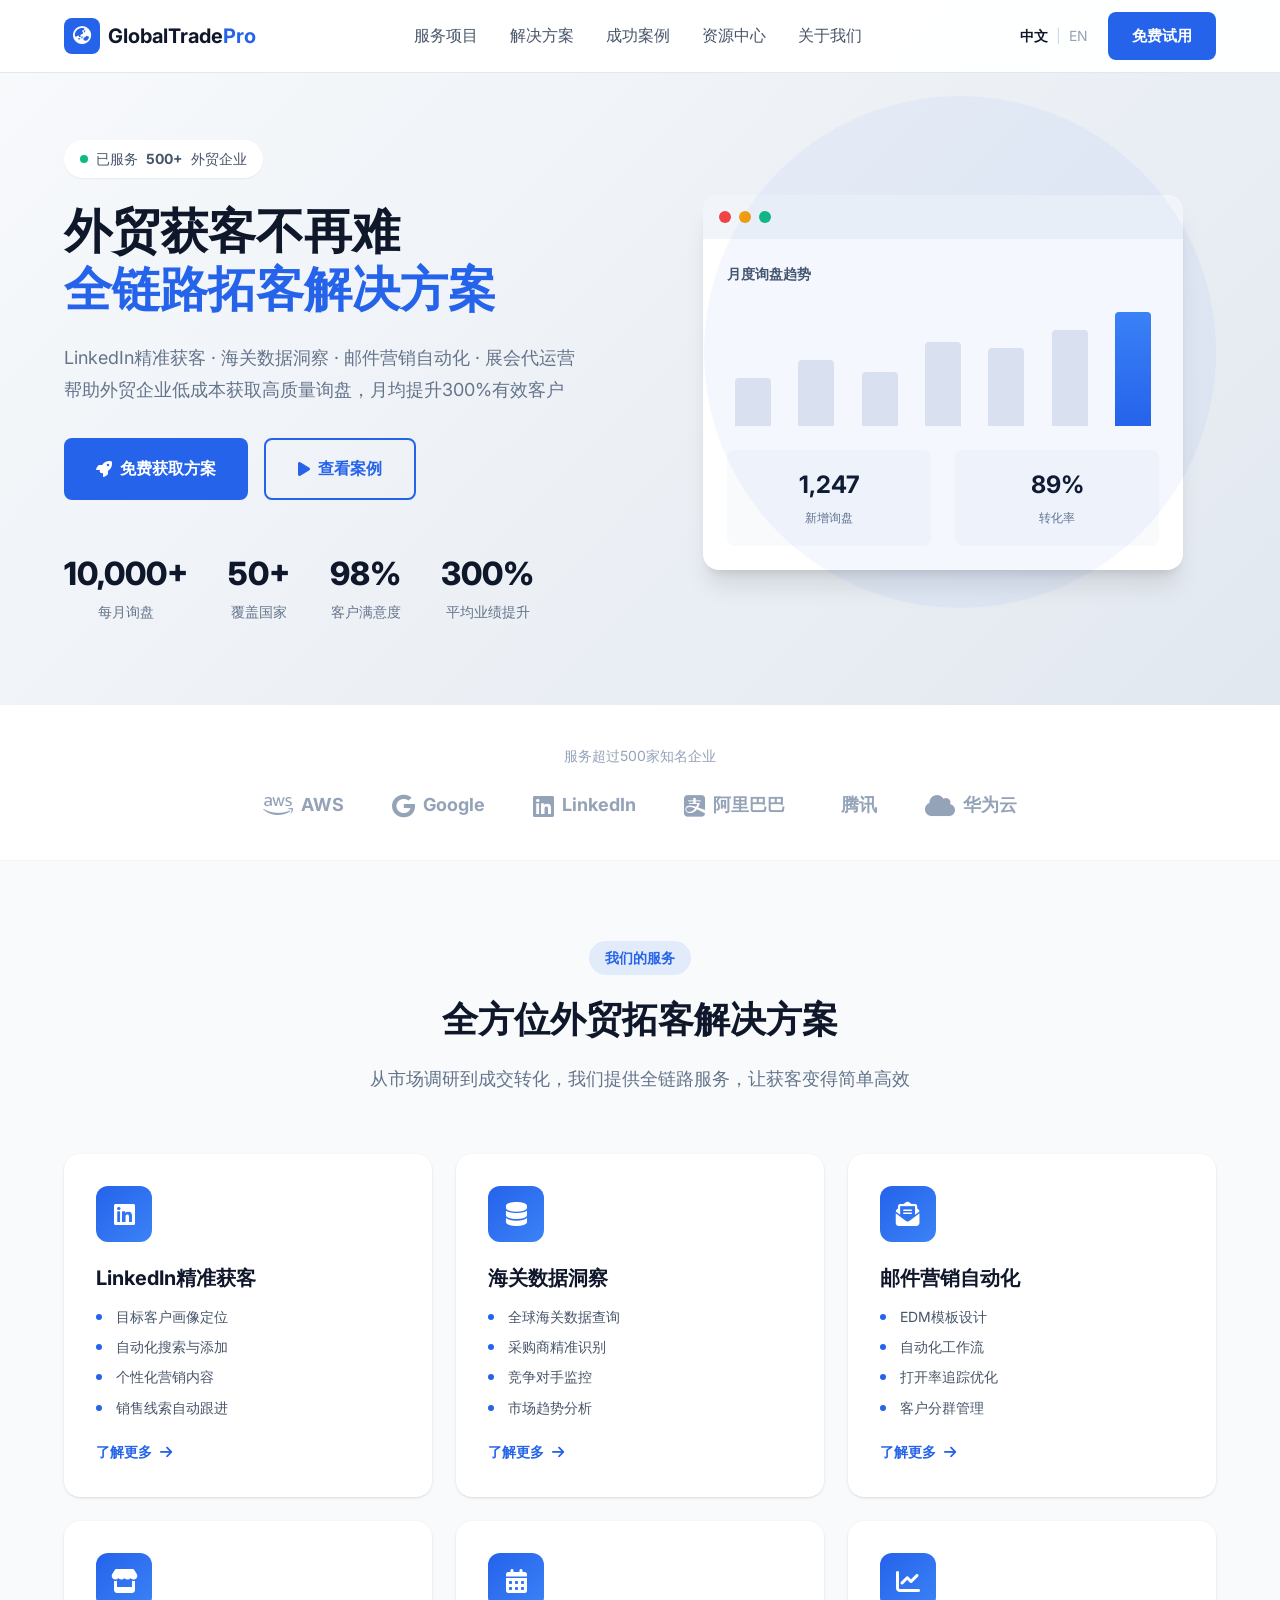
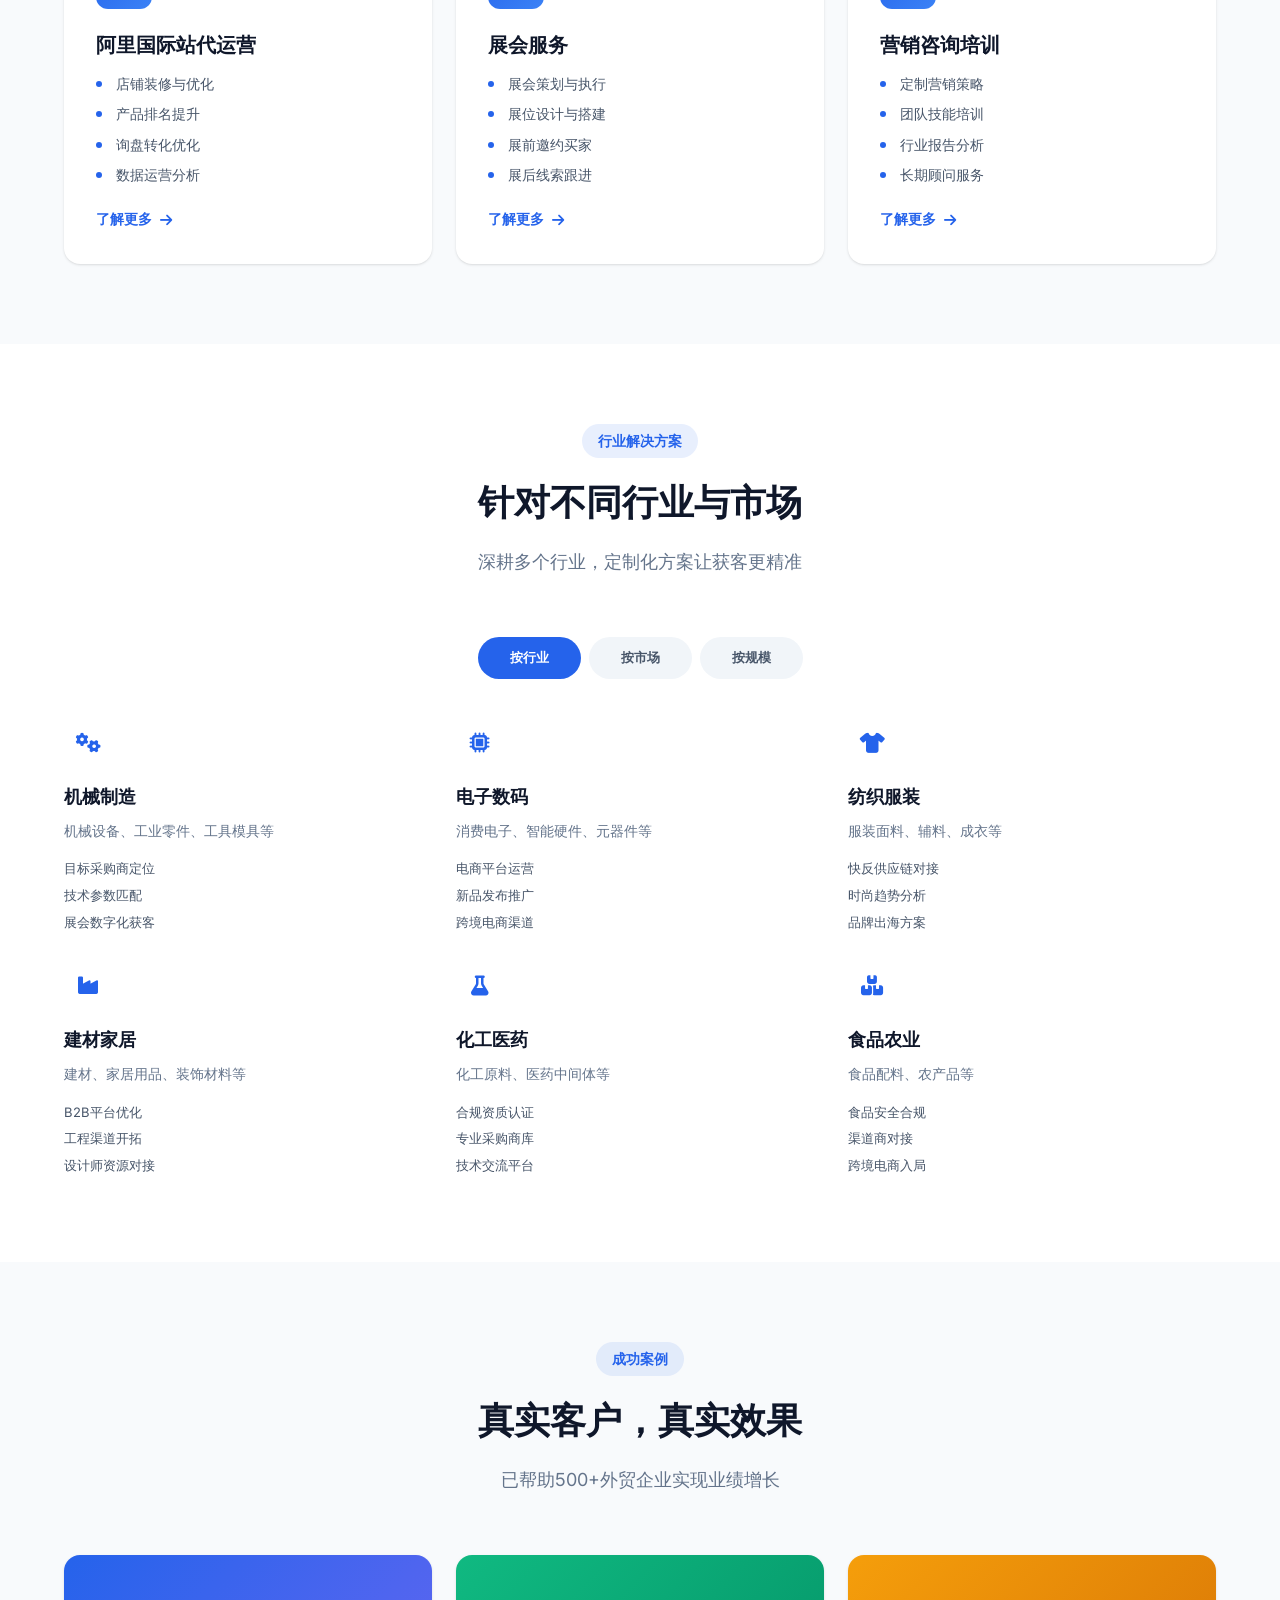
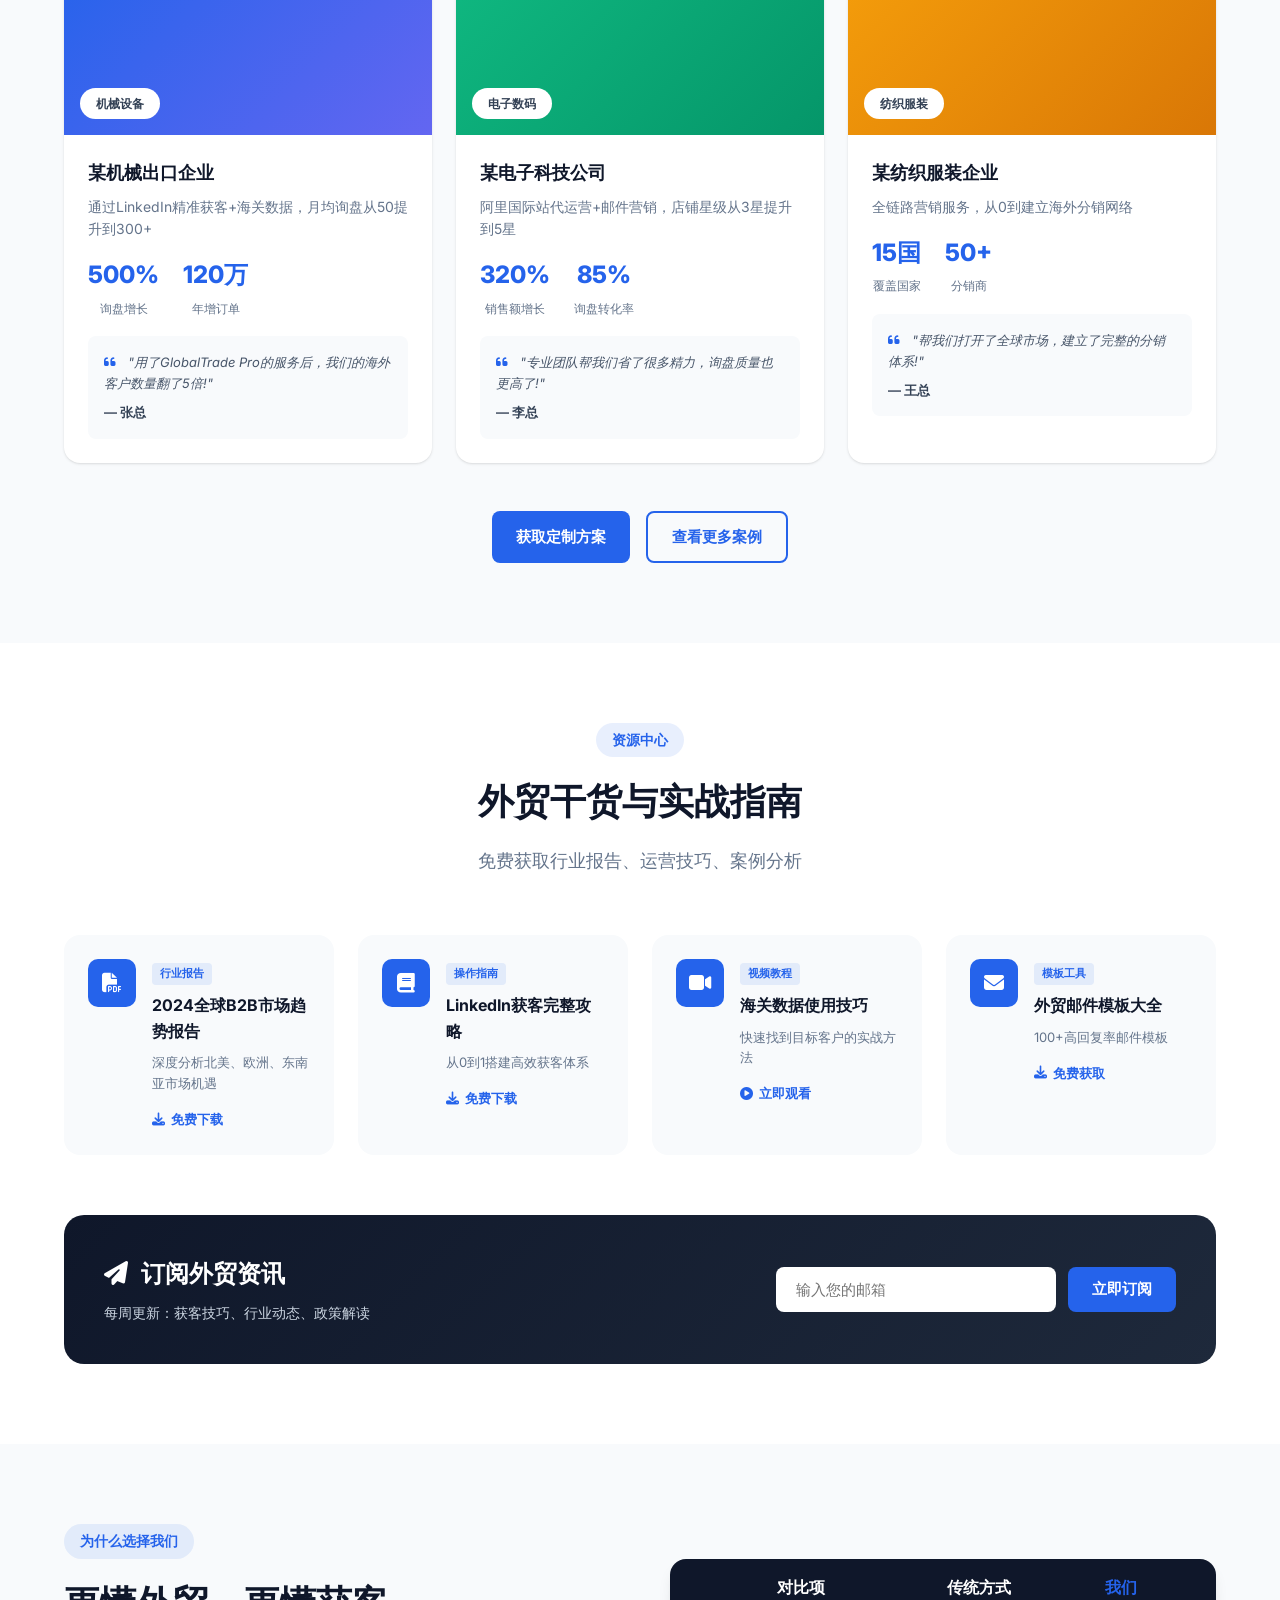
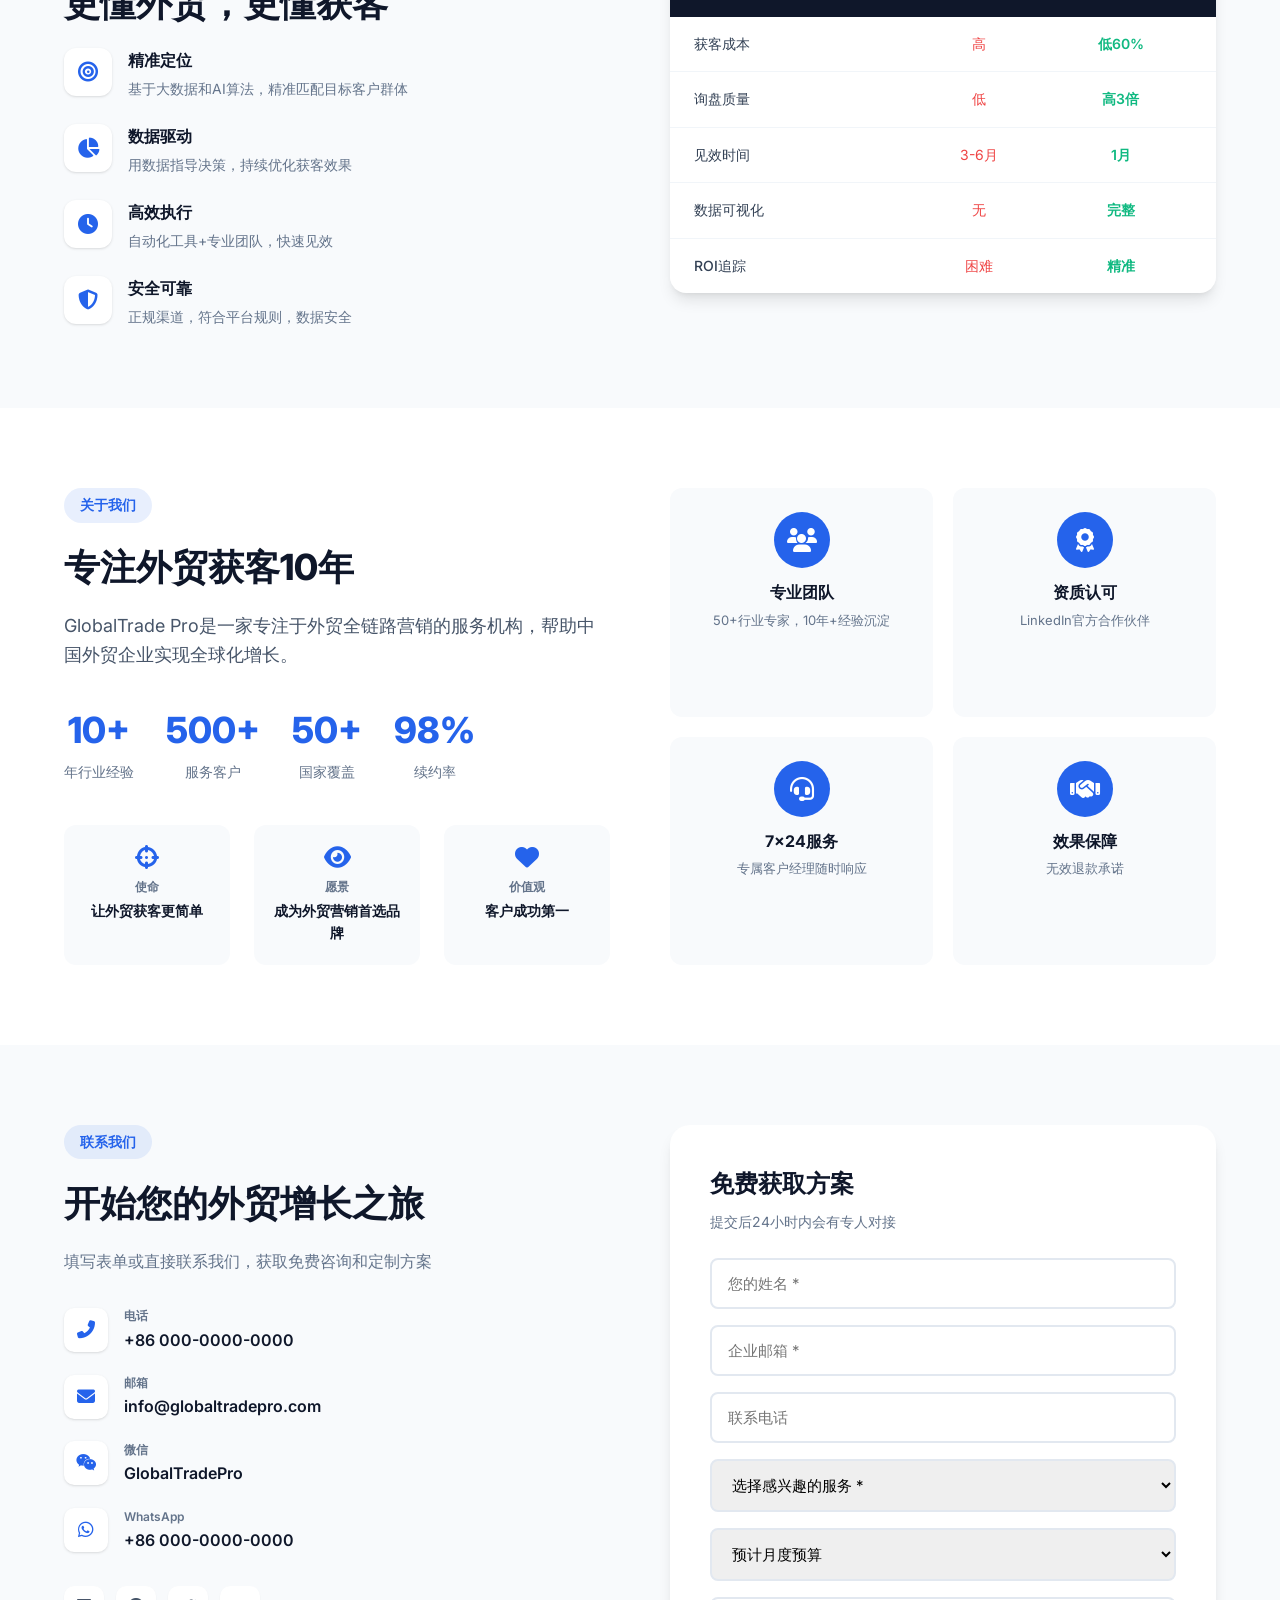
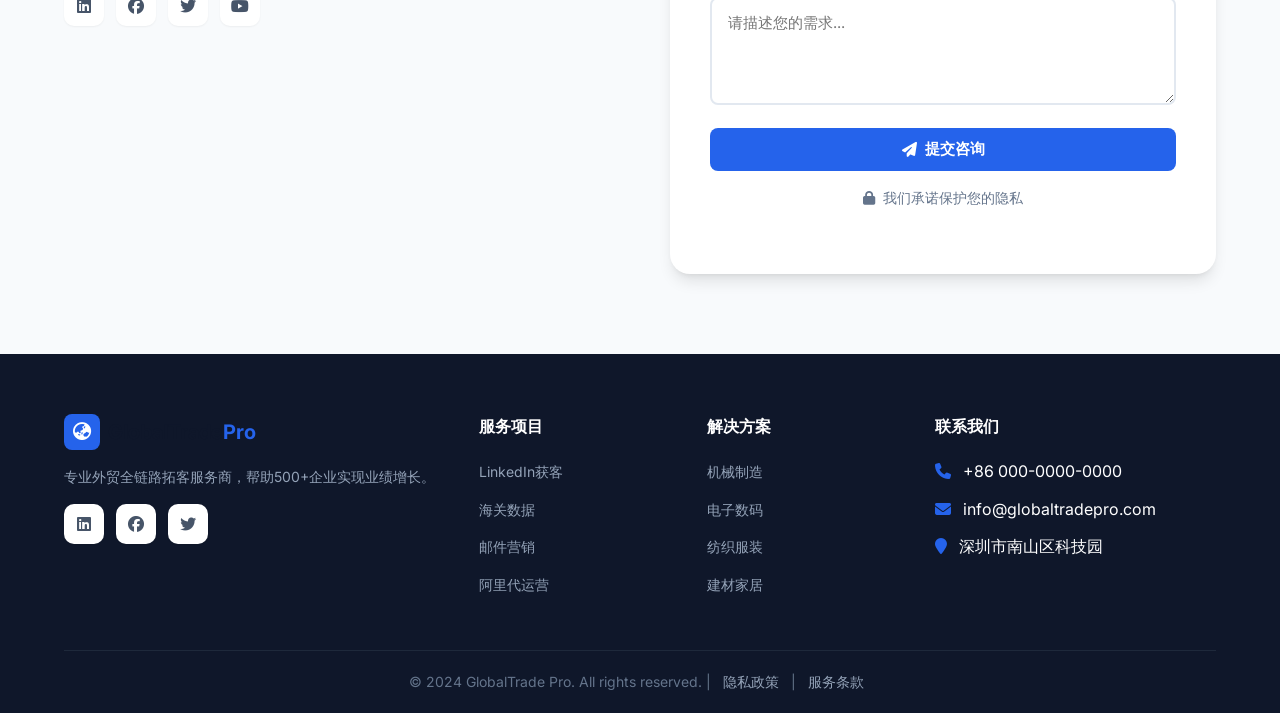
==== commit 22612636: "新增会员系统和拓客工具：Website Analyzer + AI Email Generator" ====
--- a/index.html
+++ b/index.html
@@ -30,7 +30,7 @@
                         <span>|</span>
                         <a href="#">EN</a>
                     </div>
-                    <a href="#contact" class="btn btn-primary">免费咨询</a>
+                    <a href="tools.html" class="btn btn-primary">免费试用</a>
                 </div>
                 <button class="mobile-menu-btn" onclick="toggleMobileMenu()">
                     <i class="fas fa-bars"></i>
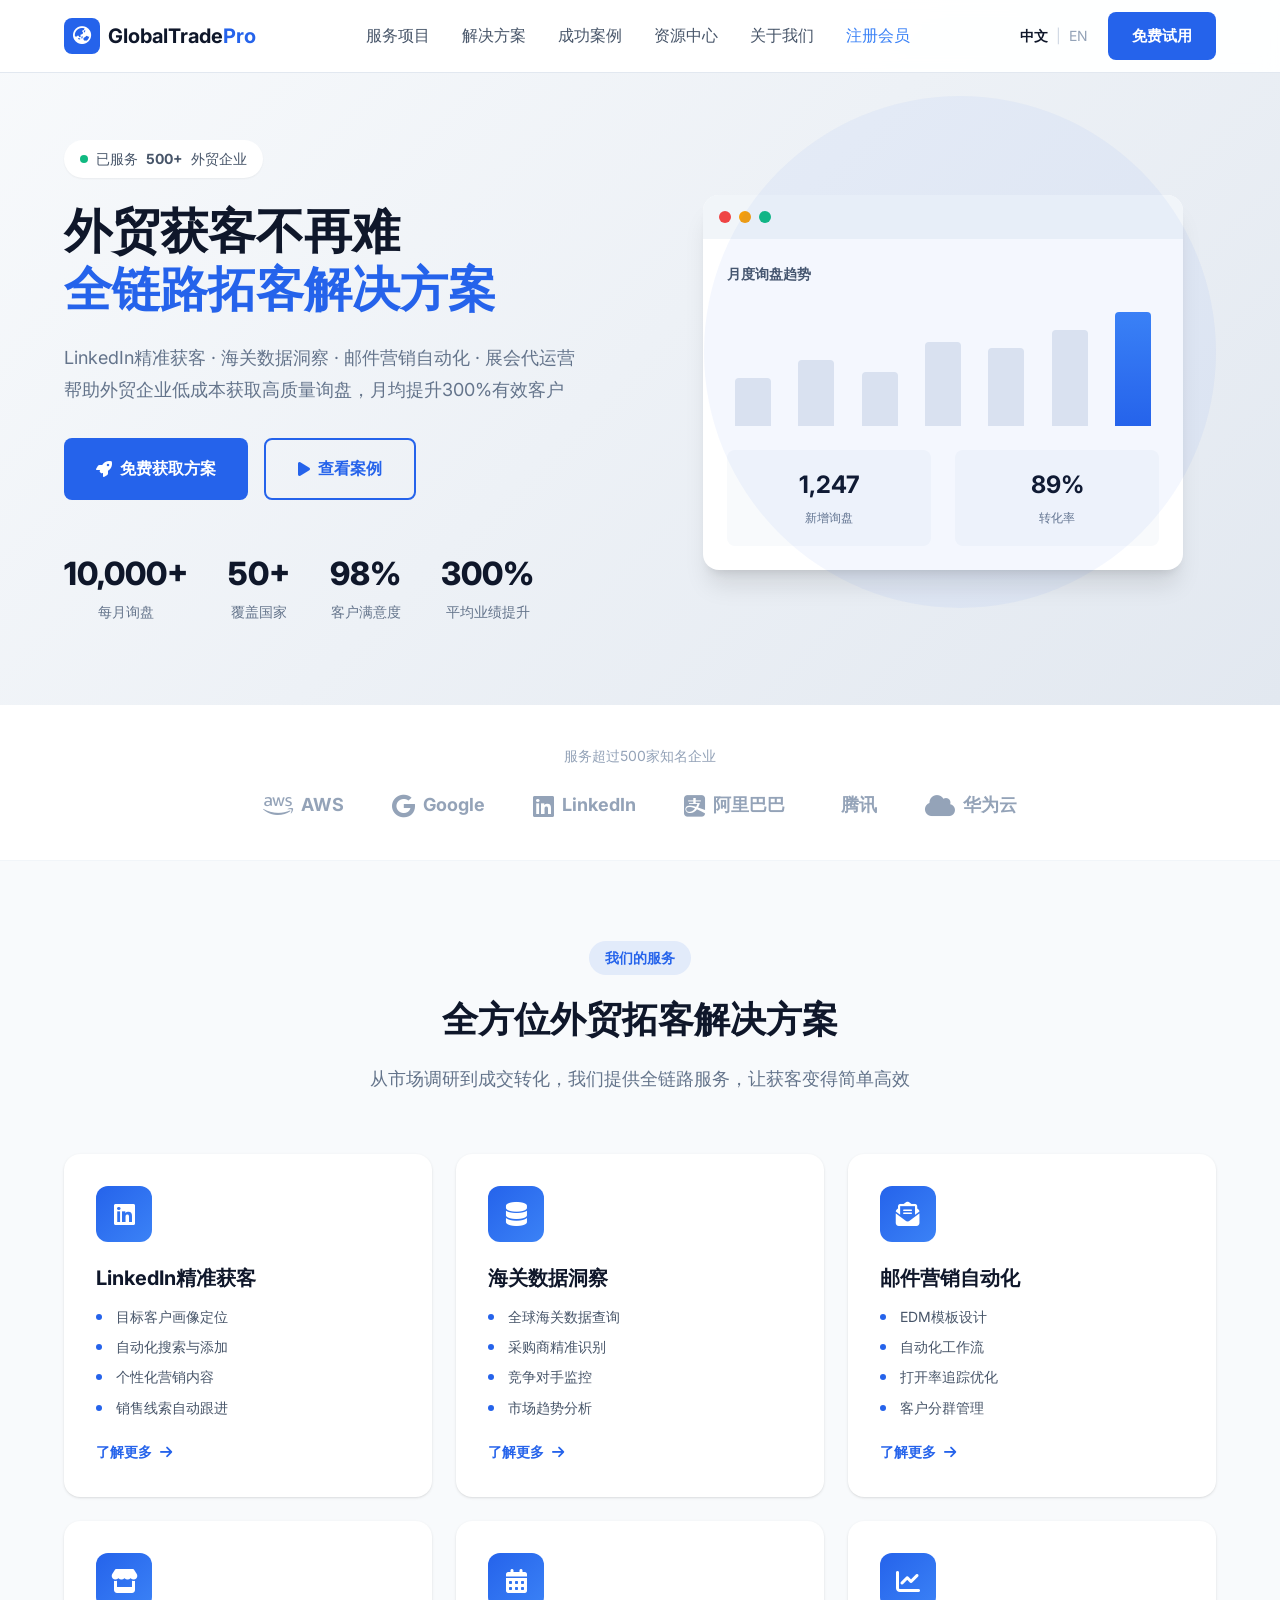
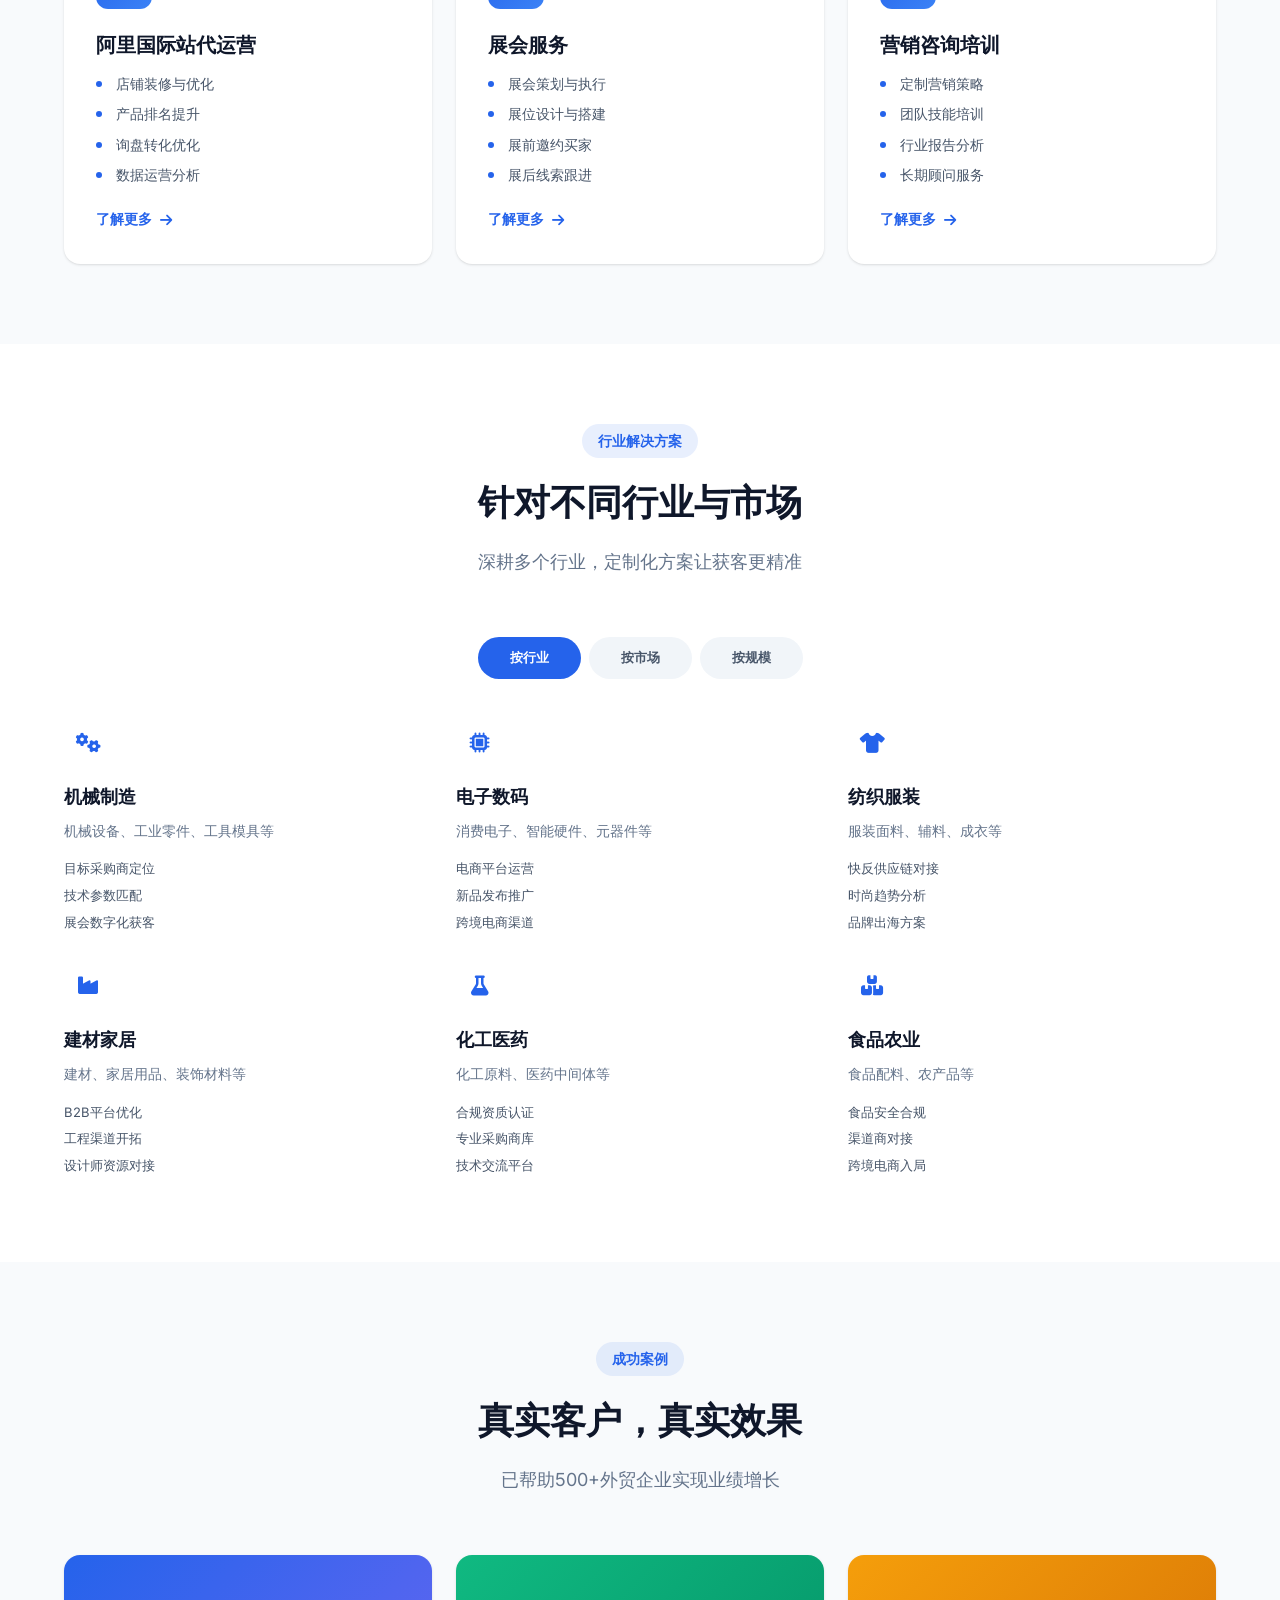
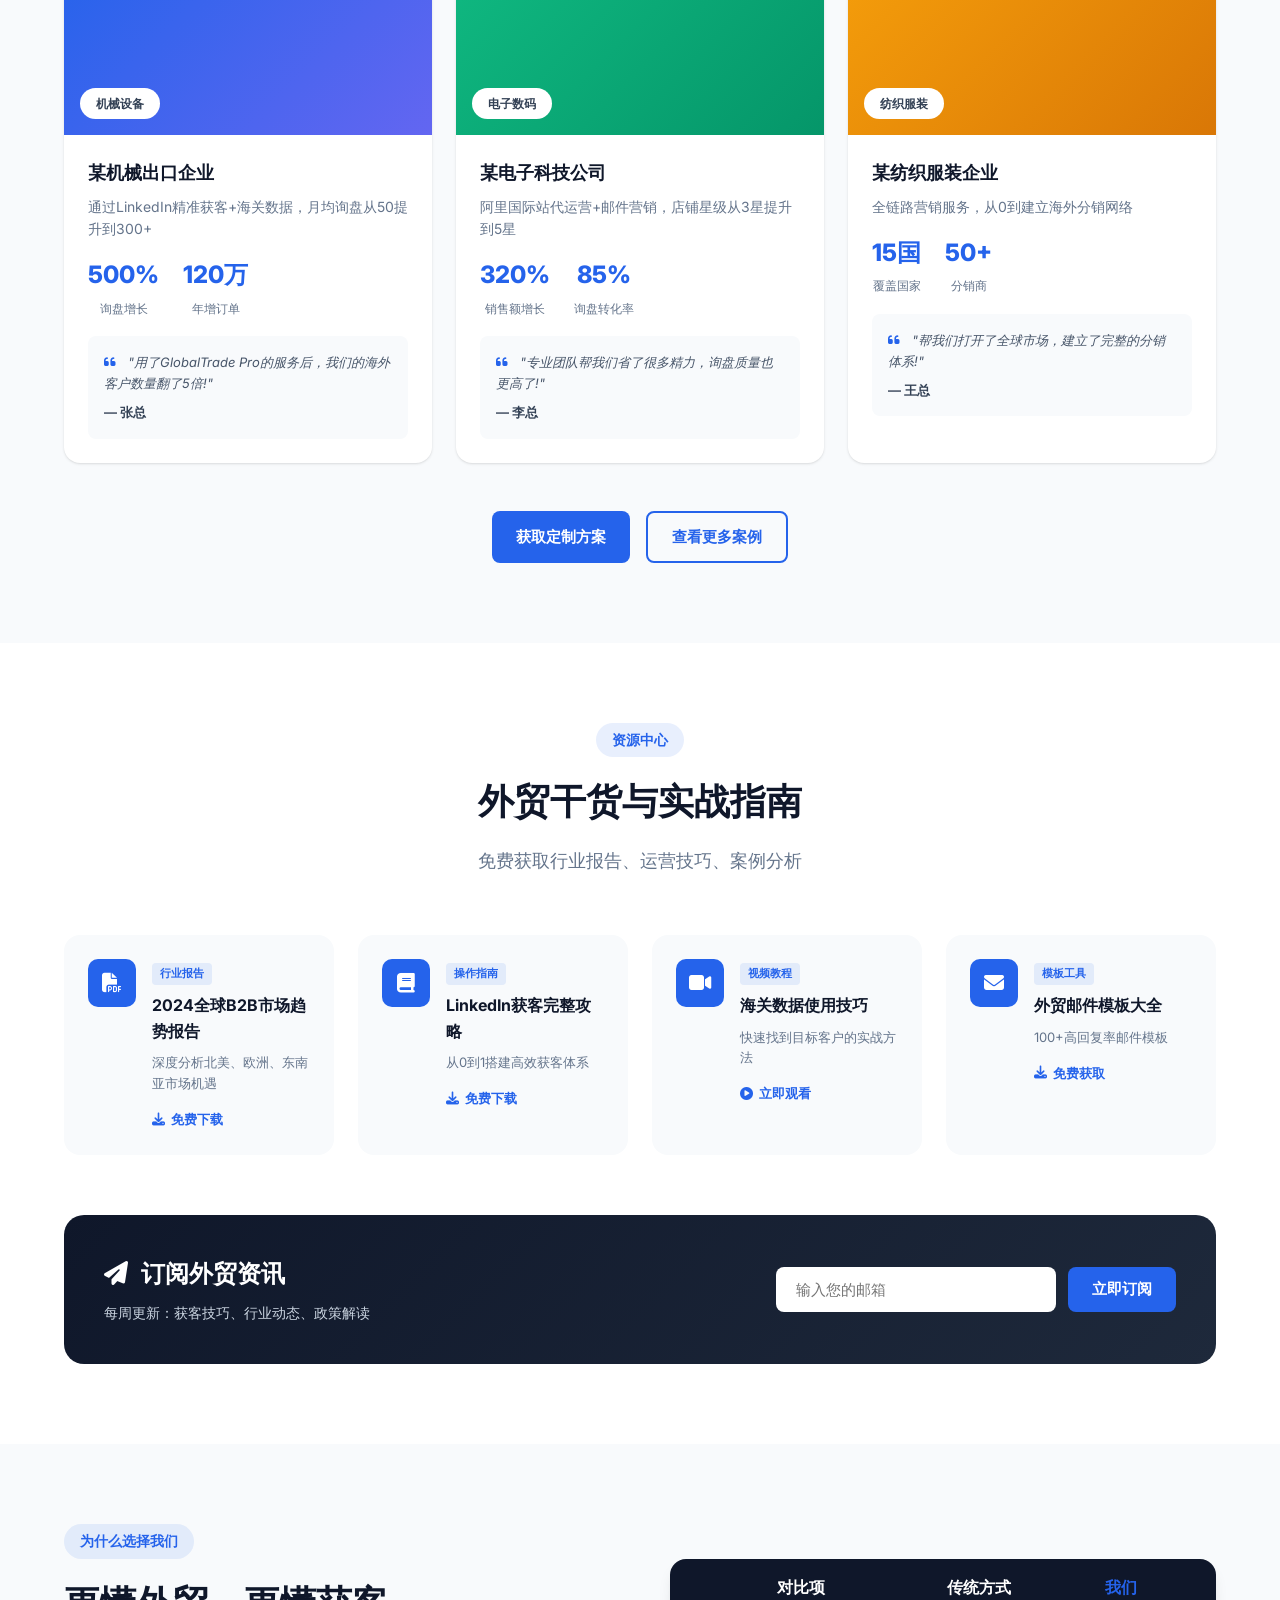
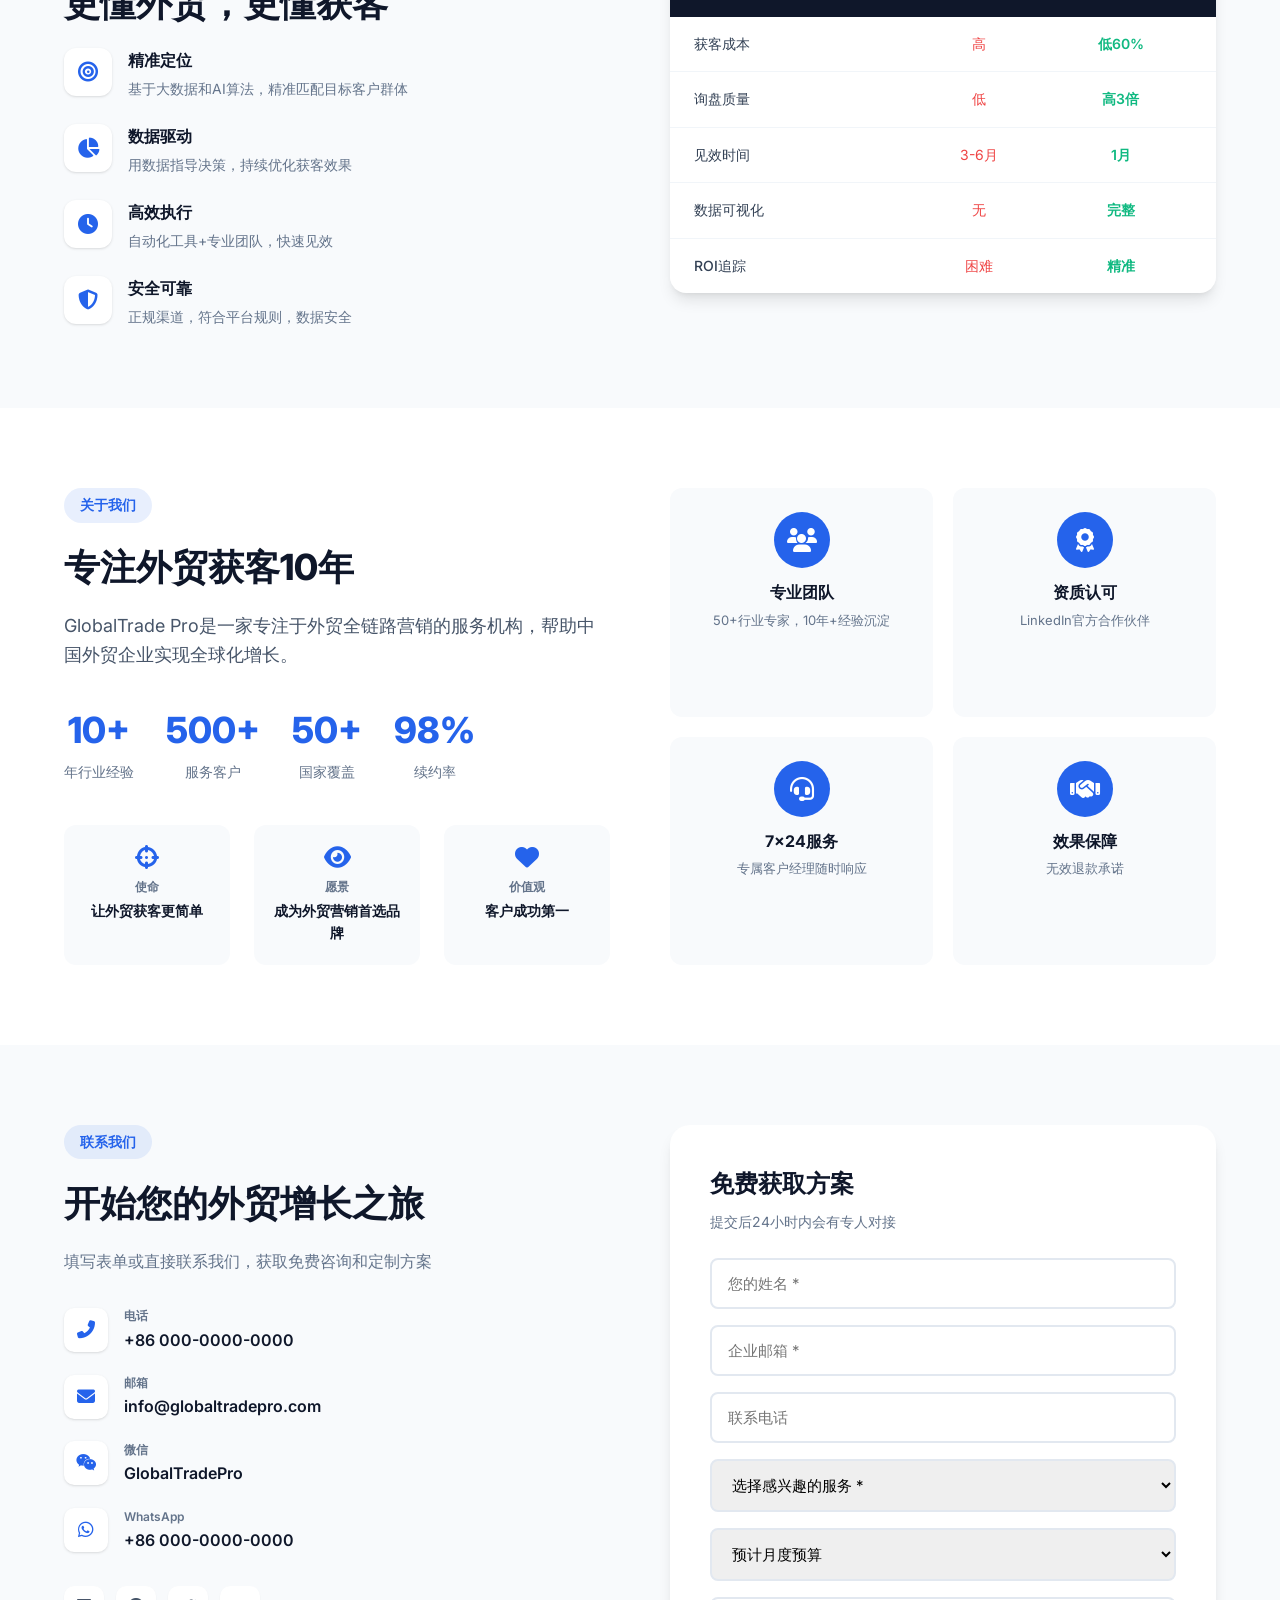
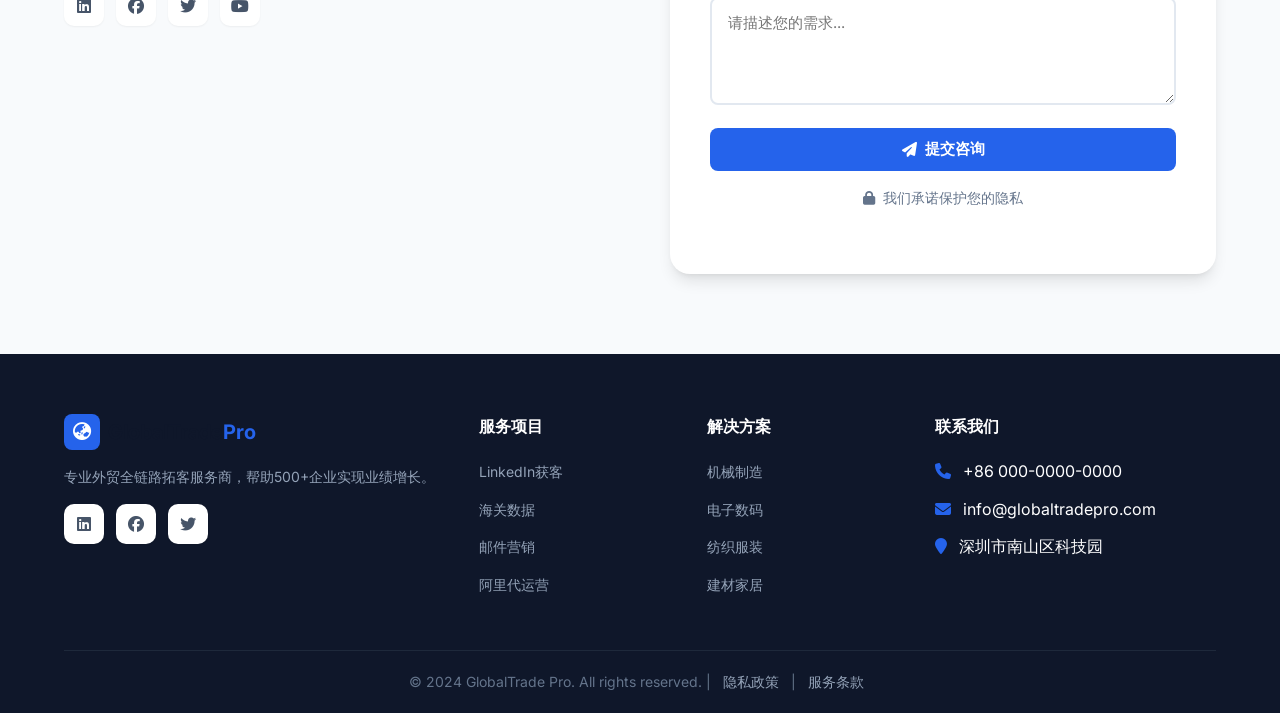
==== commit 7c8d7091: "新增：会员注册、登录、支付页面和管理后台" ====
--- a/index.html
+++ b/index.html
@@ -23,6 +23,7 @@
                     <a href="#cases">成功案例</a>
                     <a href="#resources">资源中心</a>
                     <a href="#about">关于我们</a>
+                    <a href="register.html" style="color: #3b82f6;">注册会员</a>
                 </nav>
                 <div class="header-actions">
                     <div class="lang-switch">
@@ -45,6 +46,7 @@
         <a href="#cases" onclick="toggleMobileMenu()">成功案例</a>
         <a href="#resources" onclick="toggleMobileMenu()">资源中心</a>
         <a href="#about" onclick="toggleMobileMenu()">关于我们</a>
+        <a href="register.html" onclick="toggleMobileMenu()" style="color: #3b82f6;">注册会员</a>
         <a href="#contact" onclick="toggleMobileMenu()" class="btn btn-primary btn-block">免费咨询</a>
     </div>
 
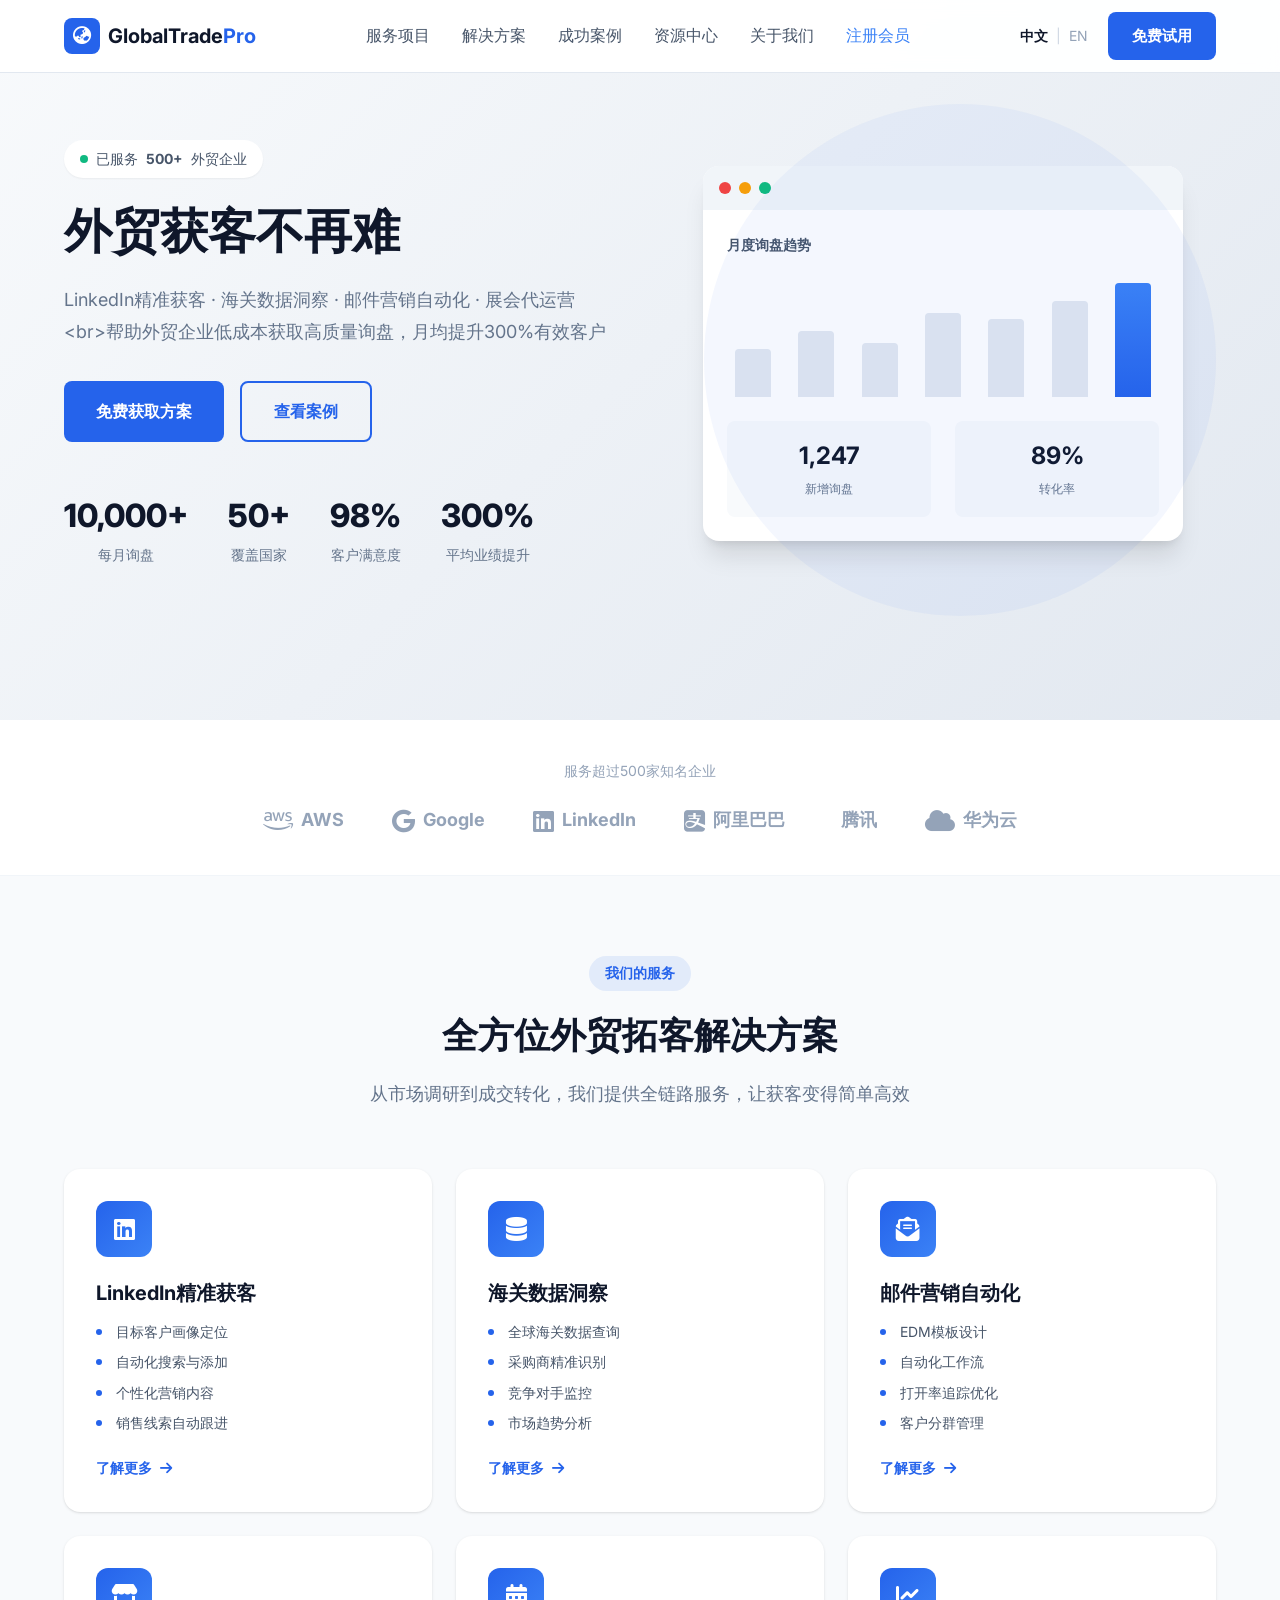
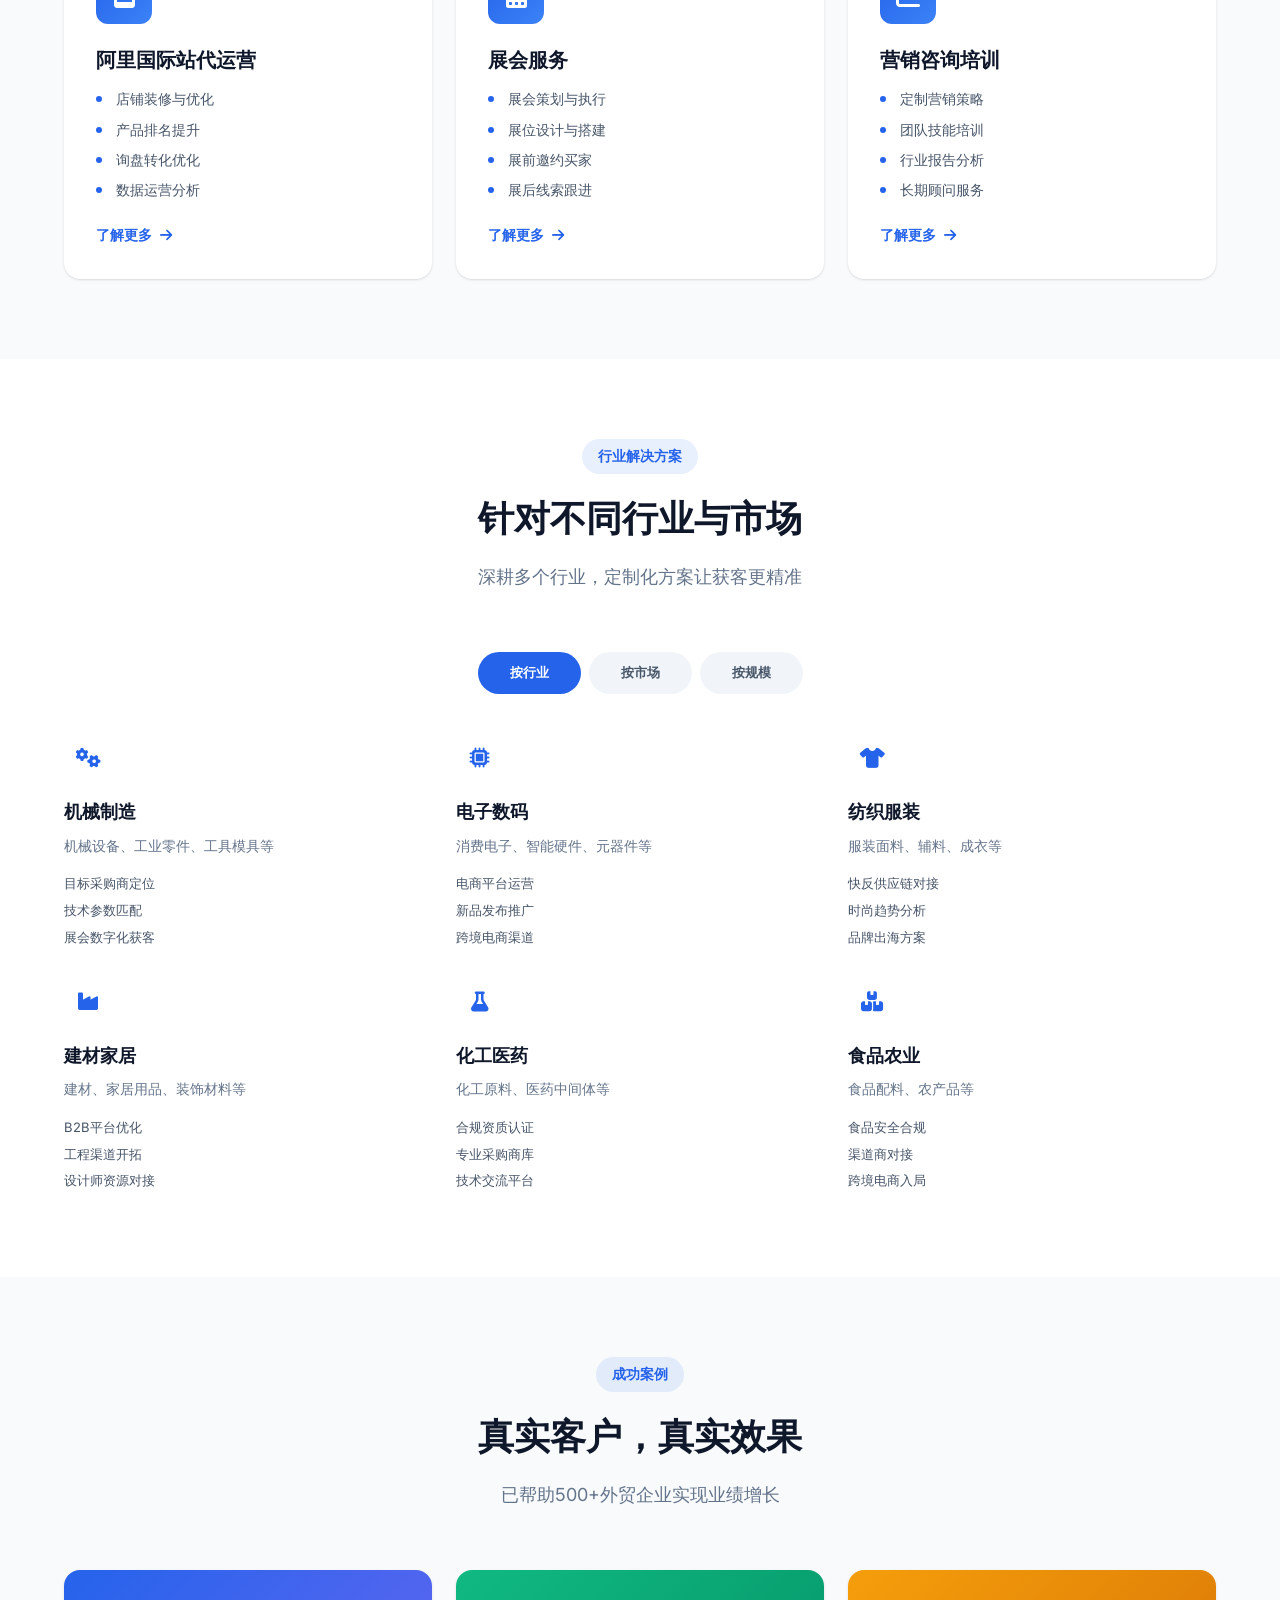
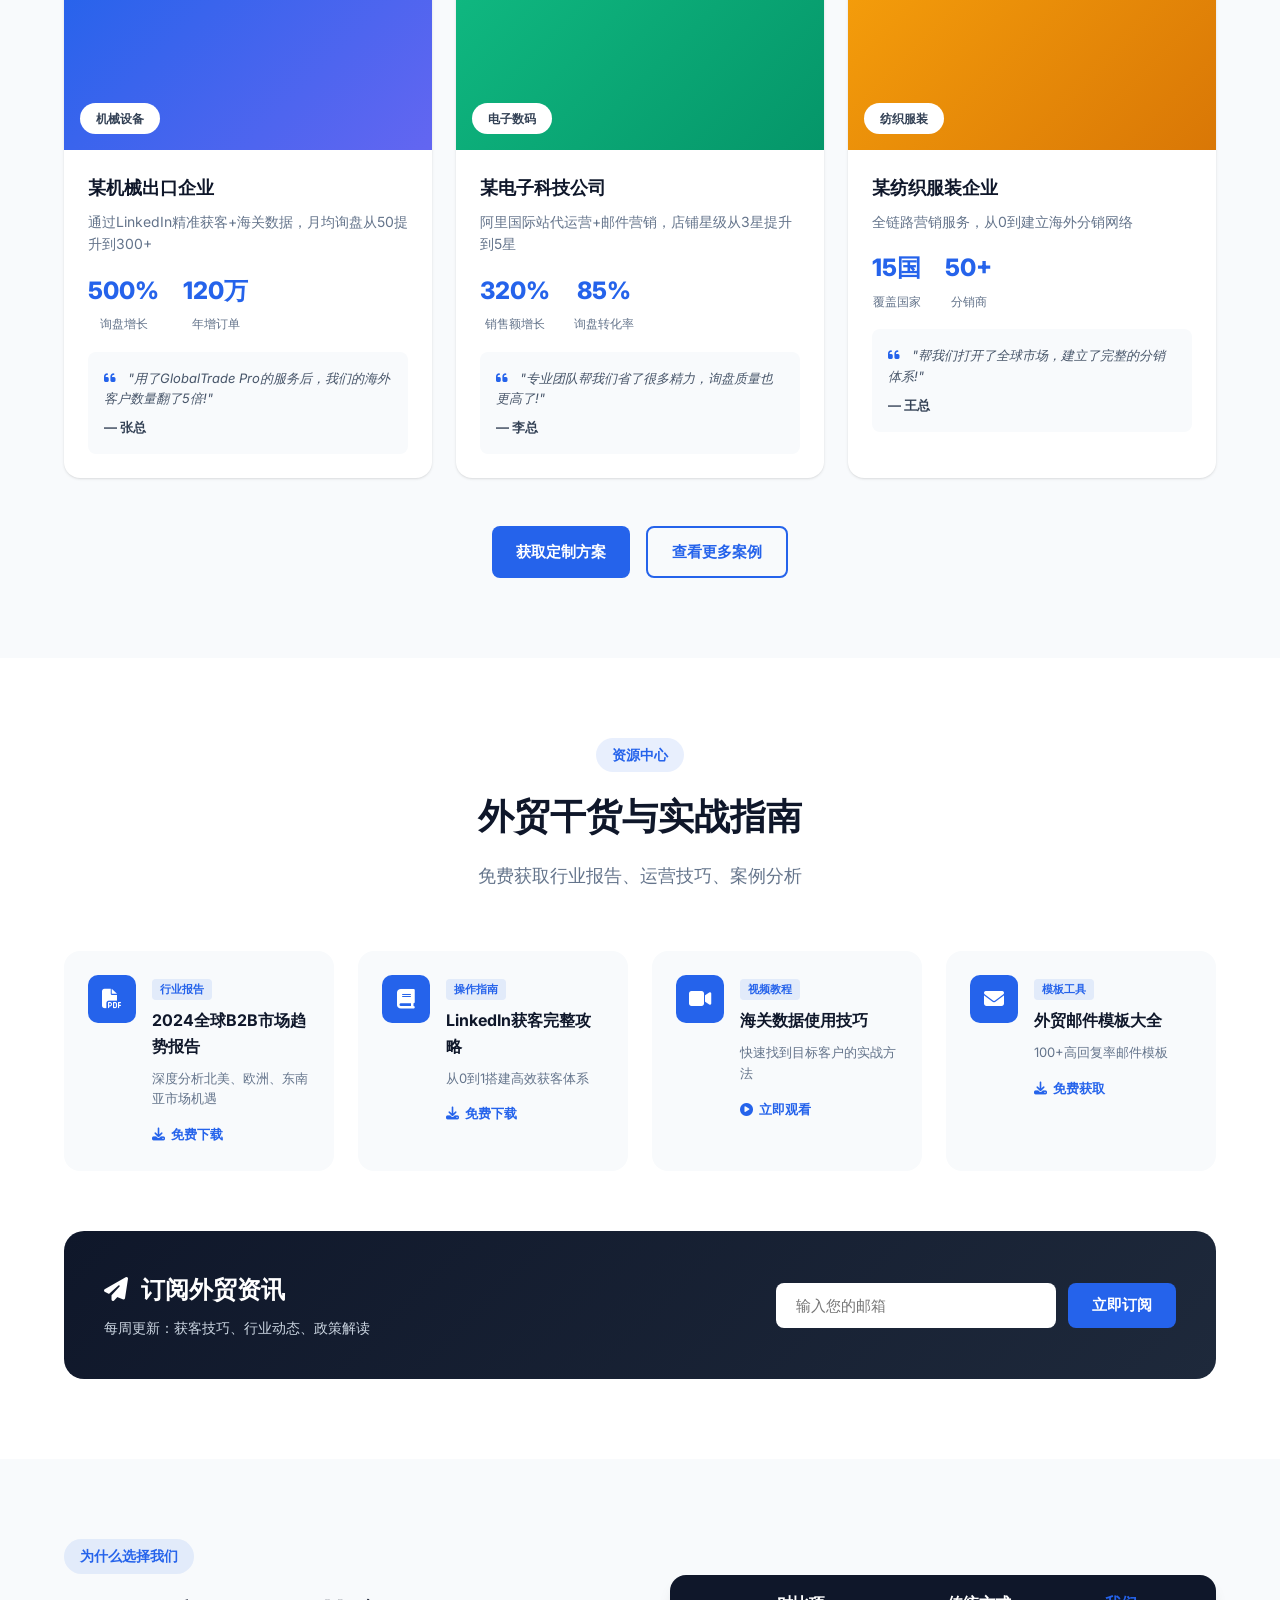
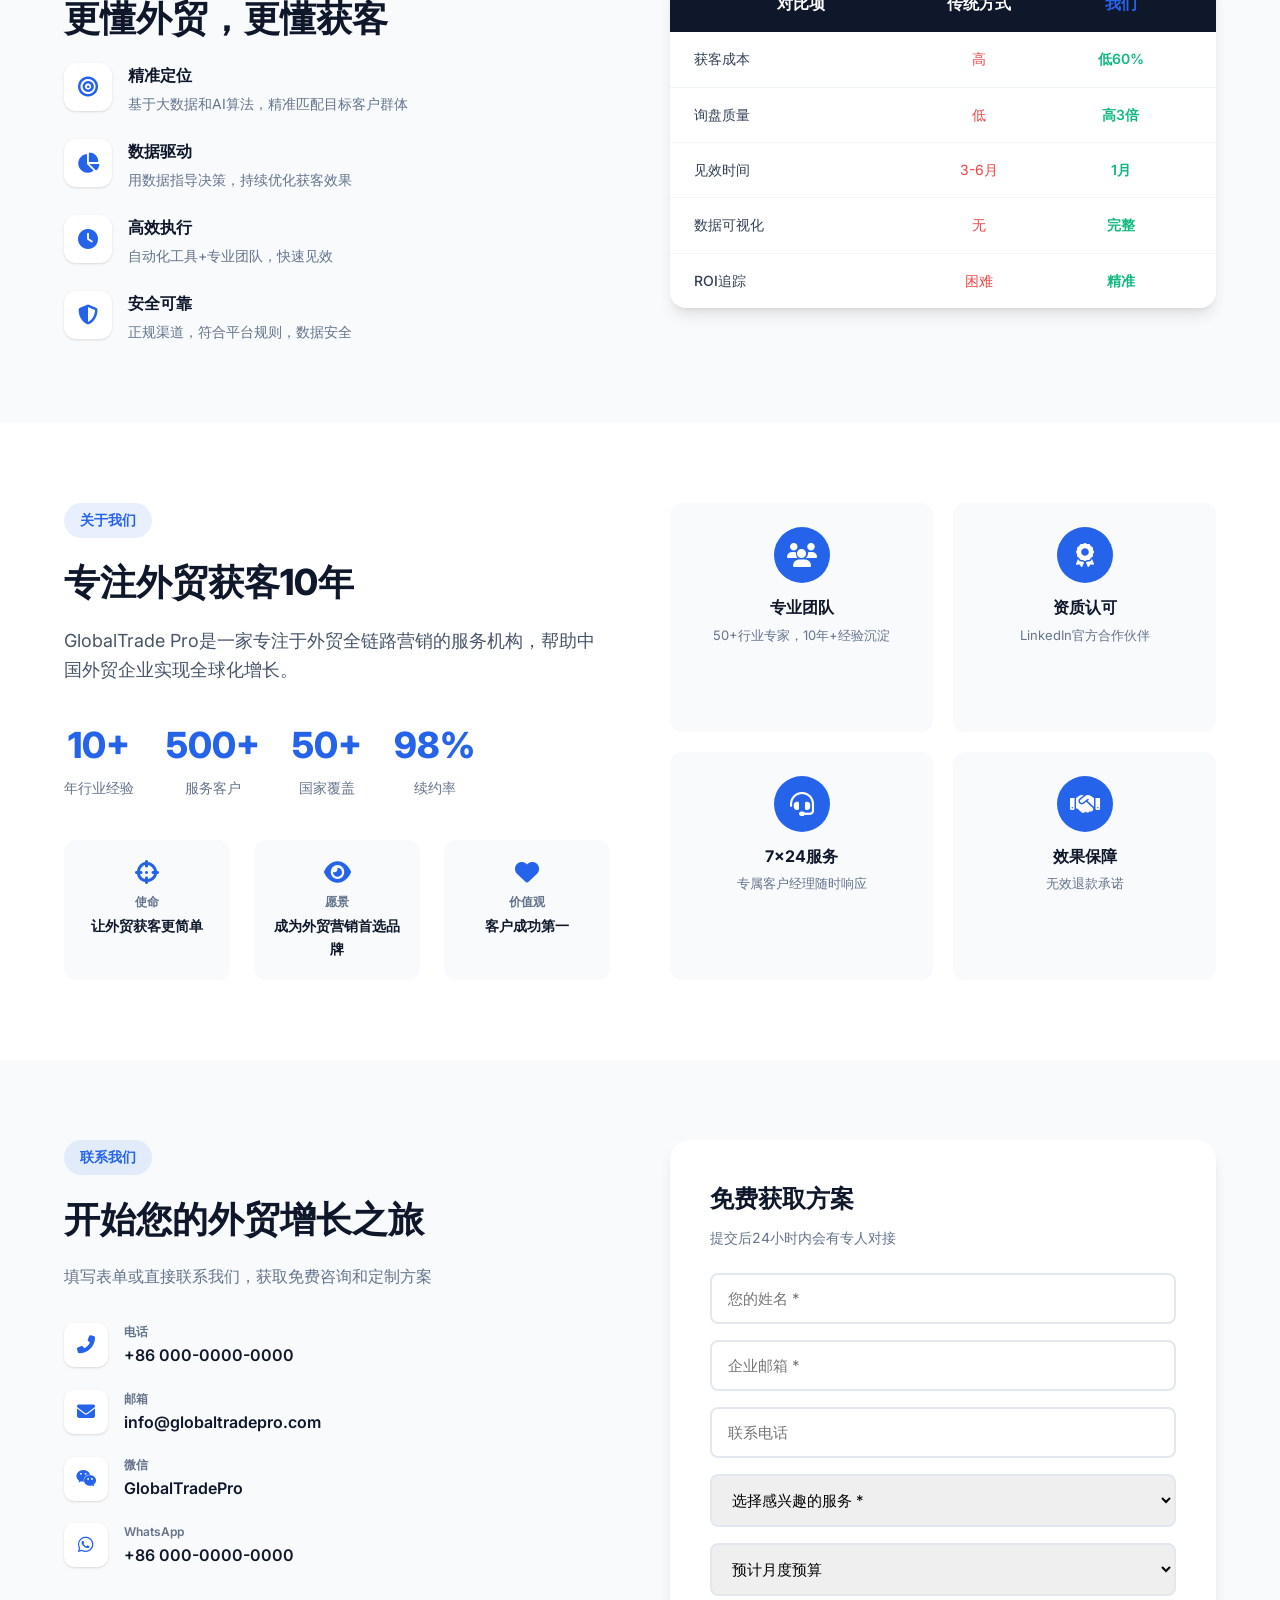
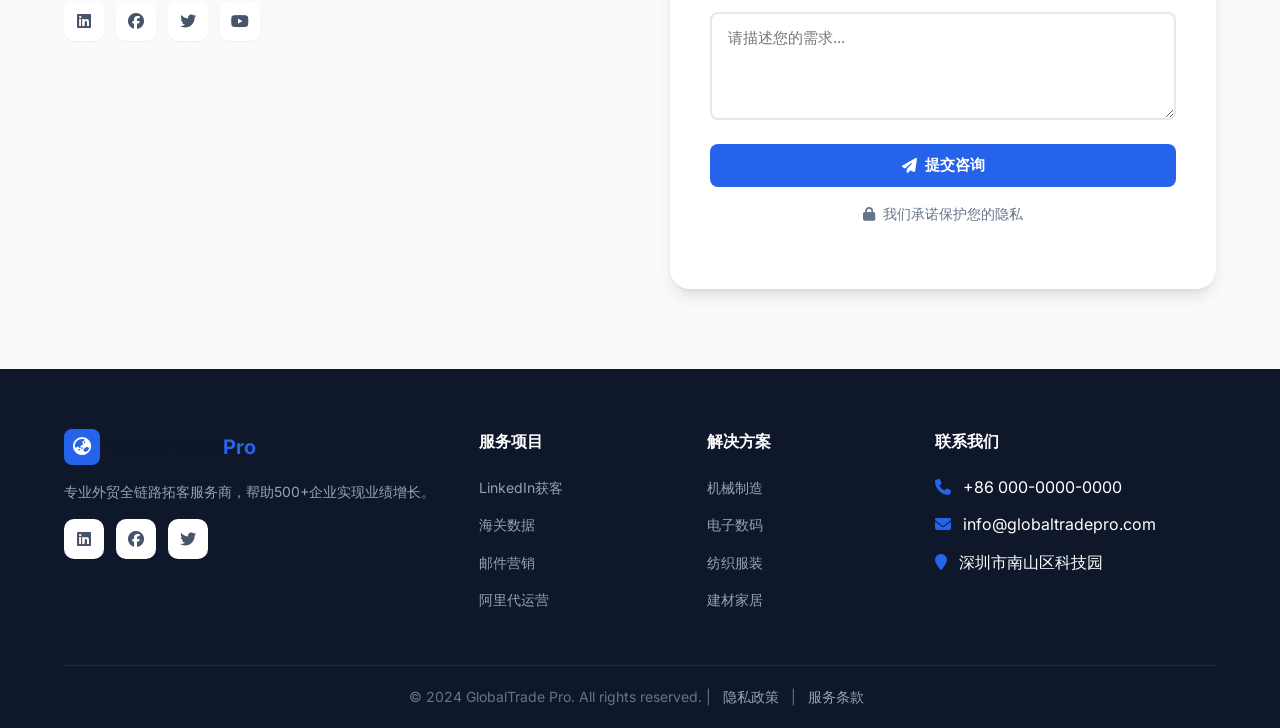
==== commit a4740ad8: "新增：多语言切换功能 + 增强移动端响应式设计" ====
--- a/index.html
+++ b/index.html
@@ -18,20 +18,20 @@
                     <span class="logo-text">GlobalTrade<span class="logo-accent">Pro</span></span>
                 </a>
                 <nav class="nav">
-                    <a href="#services">服务项目</a>
-                    <a href="#solutions">解决方案</a>
-                    <a href="#cases">成功案例</a>
-                    <a href="#resources">资源中心</a>
-                    <a href="#about">关于我们</a>
-                    <a href="register.html" style="color: #3b82f6;">注册会员</a>
+                    <a href="#services" data-i18n="services">服务项目</a>
+                    <a href="#solutions" data-i18n="solutions">解决方案</a>
+                    <a href="#cases" data-i18n="cases">成功案例</a>
+                    <a href="#resources" data-i18n="resources">资源中心</a>
+                    <a href="#about" data-i18n="about">关于我们</a>
+                    <a href="register.html" style="color: #3b82f6;" data-i18n="register">注册会员</a>
                 </nav>
                 <div class="header-actions">
                     <div class="lang-switch">
-                        <a href="#" class="active">中文</a>
+                        <a href="#" onclick="setLang('zh'); return false;" class="active">中文</a>
                         <span>|</span>
-                        <a href="#">EN</a>
-                    </div>
-                    <a href="tools.html" class="btn btn-primary">免费试用</a>
+                        <a href="#" onclick="setLang('en'); return false;">EN</a>
+                    </div>
+                    <a href="tools.html" class="btn btn-primary" data-i18n="tryFree">免费试用</a>
                 </div>
                 <button class="mobile-menu-btn" onclick="toggleMobileMenu()">
                     <i class="fas fa-bars"></i>
@@ -41,13 +41,13 @@
     </header>
 
     <div class="mobile-menu" id="mobileMenu">
-        <a href="#services" onclick="toggleMobileMenu()">服务项目</a>
-        <a href="#solutions" onclick="toggleMobileMenu()">解决方案</a>
-        <a href="#cases" onclick="toggleMobileMenu()">成功案例</a>
-        <a href="#resources" onclick="toggleMobileMenu()">资源中心</a>
-        <a href="#about" onclick="toggleMobileMenu()">关于我们</a>
-        <a href="register.html" onclick="toggleMobileMenu()" style="color: #3b82f6;">注册会员</a>
-        <a href="#contact" onclick="toggleMobileMenu()" class="btn btn-primary btn-block">免费咨询</a>
+        <a href="#services" onclick="toggleMobileMenu()" data-i18n="services">服务项目</a>
+        <a href="#solutions" onclick="toggleMobileMenu()" data-i18n="solutions">解决方案</a>
+        <a href="#cases" onclick="toggleMobileMenu()" data-i18n="cases">成功案例</a>
+        <a href="#resources" onclick="toggleMobileMenu()" data-i18n="resources">资源中心</a>
+        <a href="#about" onclick="toggleMobileMenu()" data-i18n="about">关于我们</a>
+        <a href="register.html" onclick="toggleMobileMenu()" style="color: #3b82f6;" data-i18n="register">注册会员</a>
+        <a href="#contact" onclick="toggleMobileMenu()" class="btn btn-primary btn-block" data-i18n="contact">免费咨询</a>
     </div>
 
     <section class="hero">
@@ -55,40 +55,40 @@
         <div class="container">
             <div class="hero-content">
                 <div class="hero-badge">
-                    <span class="badge-dot"></span> 已服务 <strong>500+</strong> 外贸企业
-                </div>
-                <h1 class="hero-title">
+                    <span class="badge-dot"></span> <span data-i18n="served500">已服务</span> <strong>500+</strong> <span data-i18n="companies">外贸企业</span>
+                </div>
+                <h1 class="hero-title" data-i18n="heroTitle">
                     外贸获客不再难<br>
-                    <span class="highlight">全链路拓客解决方案</span>
+                    <span class="highlight" data-i18n="heroSubtitle">全链路拓客解决方案</span>
                 </h1>
-                <p class="hero-desc">
+                <p class="hero-desc" data-i18n="heroDesc">
                     LinkedIn精准获客 · 海关数据洞察 · 邮件营销自动化 · 展会代运营<br>
                     帮助外贸企业低成本获取高质量询盘，月均提升300%有效客户
                 </p>
                 <div class="hero-actions">
-                    <a href="#contact" class="btn btn-primary btn-lg">
+                    <a href="#contact" class="btn btn-primary btn-lg" data-i18n="getPlan">
                         <i class="fas fa-rocket"></i> 免费获取方案
                     </a>
-                    <a href="#cases" class="btn btn-outline btn-lg">
+                    <a href="#cases" class="btn btn-outline btn-lg" data-i18n="viewCases">
                         <i class="fas fa-play"></i> 查看案例
                     </a>
                 </div>
                 <div class="hero-stats">
                     <div class="stat-item">
                         <span class="stat-number">10,000+</span>
-                        <span class="stat-label">每月询盘</span>
+                        <span class="stat-label" data-i18n="inquiries">每月询盘</span>
                     </div>
                     <div class="stat-item">
                         <span class="stat-number">50+</span>
-                        <span class="stat-label">覆盖国家</span>
+                        <span class="stat-label" data-i18n="countries">覆盖国家</span>
                     </div>
                     <div class="stat-item">
                         <span class="stat-number">98%</span>
-                        <span class="stat-label">客户满意度</span>
+                        <span class="stat-label" data-i18n="satisfaction">客户满意度</span>
                     </div>
                     <div class="stat-item">
                         <span class="stat-number">300%</span>
-                        <span class="stat-label">平均业绩提升</span>
+                        <span class="stat-label" data-i18n="growth">平均业绩提升</span>
                     </div>
                 </div>
             </div>
@@ -626,8 +626,114 @@
         // Form submission
         document.getElementById('inquiryForm').addEventListener('submit', function(e) {
             e.preventDefault();
-            alert('感谢您的咨询！我们会尽快与您联系。');
+            alert(currentLang === 'zh' ? '感谢您的咨询！我们会尽快与您联系。' : 'Thank you for your inquiry! We will contact you soon.');
             this.reset();
+        });
+        
+        // 多语言配置
+        const translations = {
+            zh: {
+                services: "服务项目",
+                solutions: "解决方案",
+                cases: "成功案例",
+                resources: "资源中心",
+                about: "关于我们",
+                register: "注册会员",
+                tryFree: "免费试用",
+                heroTitle: "外贸获客不再难",
+                heroSubtitle: "全链路拓客解决方案",
+                heroDesc: "LinkedIn精准获客 · 海关数据洞察 · 邮件营销自动化 · 展会代运营<br>帮助外贸企业低成本获取高质量询盘，月均提升300%有效客户",
+                getPlan: "免费获取方案",
+                viewCases: "查看案例",
+                inquiries: "每月询盘",
+                countries: "覆盖国家",
+                satisfaction: "客户满意度",
+                growth: "平均业绩提升",
+                ourServices: "我们的服务",
+                serviceTitle: "全方位外贸拓客解决方案",
+                serviceDesc: "从市场调研到成交转化，我们提供全链路服务，让获客变得简单高效",
+                linkedin: "LinkedIn精准获客",
+                customs: "海关数据洞察",
+                email: "邮件营销自动化",
+                alibaba: "阿里国际站代运营",
+                exhibition: "展会服务",
+                training: "营销咨询培训",
+                learnMore: "了解更多",
+                contact: "联系我们",
+                freeTrial: "免费注册",
+                served500: "已服务",
+                companies: "外贸企业"
+            },
+            en: {
+                services: "Services",
+                solutions: "Solutions",
+                cases: "Cases",
+                resources: "Resources",
+                about: "About",
+                register: "Register",
+                tryFree: "Try Free",
+                heroTitle: "Foreign Trade Lead Generation",
+                heroSubtitle: "Full-Chain Customer Acquisition",
+                heroDesc: "LinkedIn Precision Marketing · Customs Data Insights · Email Automation · Exhibition Services<br>Help foreign trade companies acquire high-quality inquiries at low cost",
+                getPlan: "Get Free Plan",
+                viewCases: "View Cases",
+                inquiries: "Monthly Inquiries",
+                countries: "Countries",
+                satisfaction: "Satisfaction",
+                growth: "Growth",
+                ourServices: "Our Services",
+                serviceTitle: "Full-Range Trade Solutions",
+                serviceDesc: "From market research to deal closure, we provide full-chain services",
+                linkedin: "LinkedIn Marketing",
+                customs: "Customs Data",
+                email: "Email Marketing",
+                alibaba: "Alibaba Operations",
+                exhibition: "Exhibition Services",
+                training: "Marketing Consulting",
+                learnMore: "Learn More",
+                contact: "Contact Us",
+                freeTrial: "Register Free",
+                served500: "Serving",
+                companies: "Companies"
+            }
+        };
+        
+        let currentLang = localStorage.getItem('lang') || 'zh';
+        
+        function setLang(lang) {
+            currentLang = lang;
+            localStorage.setItem('lang', lang);
+            applyTranslations();
+            updateLangButtons();
+        }
+        
+        function applyTranslations() {
+            const t = translations[currentLang];
+            document.querySelectorAll('[data-i18n]').forEach(el => {
+                const key = el.getAttribute('data-i18n');
+                if (t[key]) el.textContent = t[key];
+            });
+            
+            // 更新页面标题
+            if (currentLang === 'en') {
+                document.title = "GlobalTrade Pro - Foreign Trade Lead Generation Expert";
+            } else {
+                document.title = "GlobalTrade Pro - 外贸全链路拓客专家";
+            }
+        }
+        
+        function updateLangButtons() {
+            document.querySelectorAll('.lang-switch a').forEach((link, idx) => {
+                if (idx === 0 && currentLang === 'zh') link.classList.add('active');
+                else if (idx === 1 && currentLang === 'en') link.classList.add('active');
+                else link.classList.remove('active');
+            });
+        }
+        
+        // 初始化语言
+        document.addEventListener('DOMContentLoaded', function() {
+            applyTranslations();
+            updateLangButtons();
         });
     </script>
 </body>
--- a/styles.css
+++ b/styles.css
@@ -1423,3 +1423,151 @@
         grid-template-columns: 1fr;
     }
 }
+
+/* 增强的移动端响应式样式 */
+@media (max-width: 480px) {
+    .container {
+        padding: 0 15px;
+    }
+    
+    .header-inner {
+        flex-wrap: wrap;
+    }
+    
+    .nav {
+        display: none;
+    }
+    
+    .header-actions {
+        order: 3;
+        width: 100%;
+        justify-content: center;
+        margin-top: 15px;
+    }
+    
+    .mobile-menu-btn {
+        display: block;
+        order: 2;
+    }
+    
+    .hero {
+        padding: 60px 0 40px;
+    }
+    
+    .hero-title {
+        font-size: 28px;
+        line-height: 1.3;
+    }
+    
+    .hero-desc {
+        font-size: 14px;
+    }
+    
+    .hero-actions {
+        flex-direction: column;
+        gap: 12px;
+    }
+    
+    .hero-actions .btn {
+        width: 100%;
+        text-align: center;
+    }
+    
+    .hero-visual {
+        display: none;
+    }
+    
+    .hero-stats {
+        flex-direction: column;
+        gap: 16px;
+    }
+    
+    .stat-item {
+        text-align: center;
+    }
+    
+    .section-title {
+        font-size: 24px;
+    }
+    
+    .service-card, 
+    .solution-card,
+    .case-card,
+    .resource-card {
+        padding: 20px;
+    }
+    
+    .contact-grid {
+        grid-template-columns: 1fr;
+    }
+    
+    .form-group input,
+    .form-group select,
+    .form-group textarea {
+        font-size: 14px;
+    }
+    
+    .footer-grid {
+        grid-template-columns: 1fr;
+        text-align: center;
+    }
+    
+    .lang-switch {
+        display: flex;
+        gap: 8px;
+    }
+    
+    .tools-grid {
+        grid-template-columns: 1fr;
+    }
+    
+    .score-card {
+        grid-template-columns: repeat(2, 1fr);
+    }
+    
+    .plans-grid {
+        grid-template-columns: 1fr;
+    }
+    
+    .tools-grid {
+        grid-template-columns: 1fr;
+    }
+    
+    .plans {
+        grid-template-columns: 1fr;
+    }
+}
+
+/* 平板设备 */
+@media (min-width: 768px) and (max-width: 1024px) {
+    .hero-visual {
+        display: none;
+    }
+    
+    .hero-content {
+        text-align: center;
+    }
+    
+    .services-grid {
+        grid-template-columns: repeat(2, 1fr);
+    }
+    
+    .solutions-grid {
+        grid-template-columns: repeat(2, 1fr);
+    }
+    
+    .footer-grid {
+        grid-template-columns: repeat(2, 1fr);
+    }
+}
+
+/* 桌面端优化 */
+@media (min-width: 1200px) {
+    .container {
+        max-width: 1200px;
+    }
+    
+    .hero {
+        min-height: 80vh;
+    }
+}
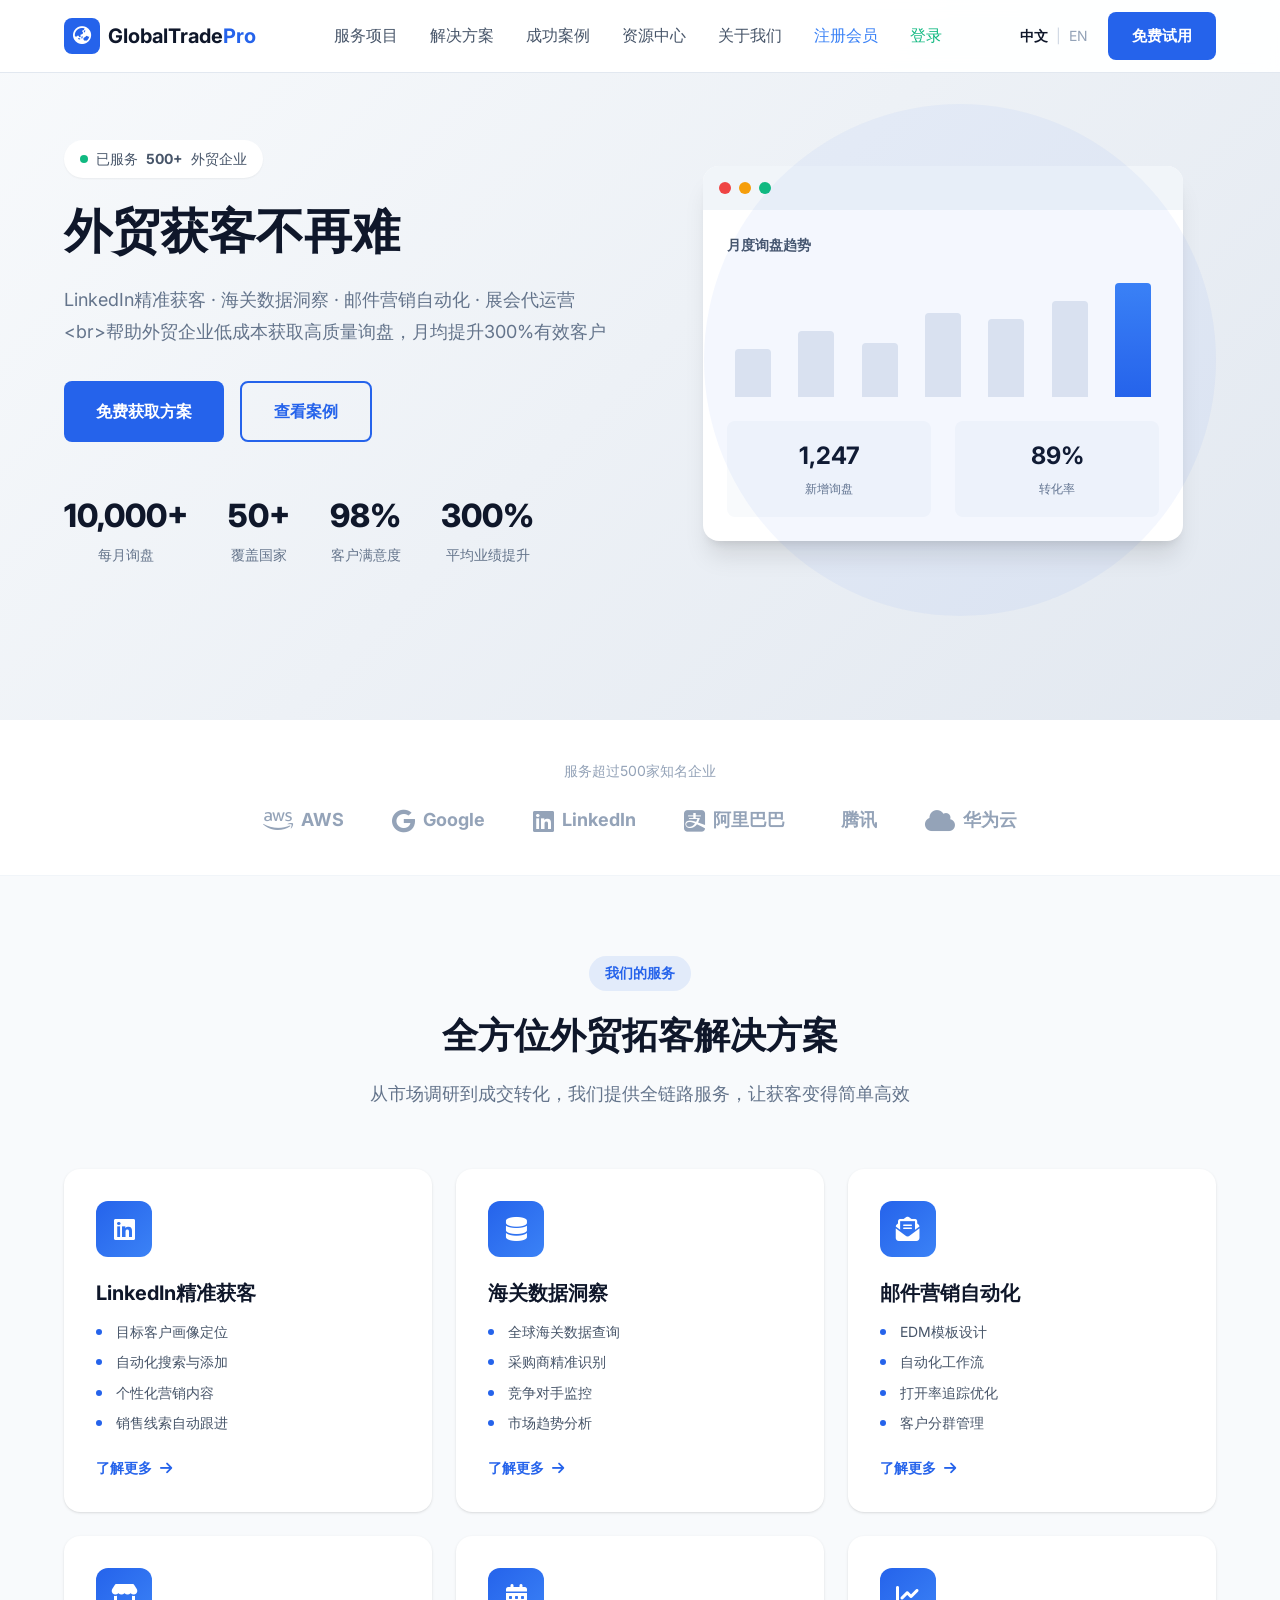
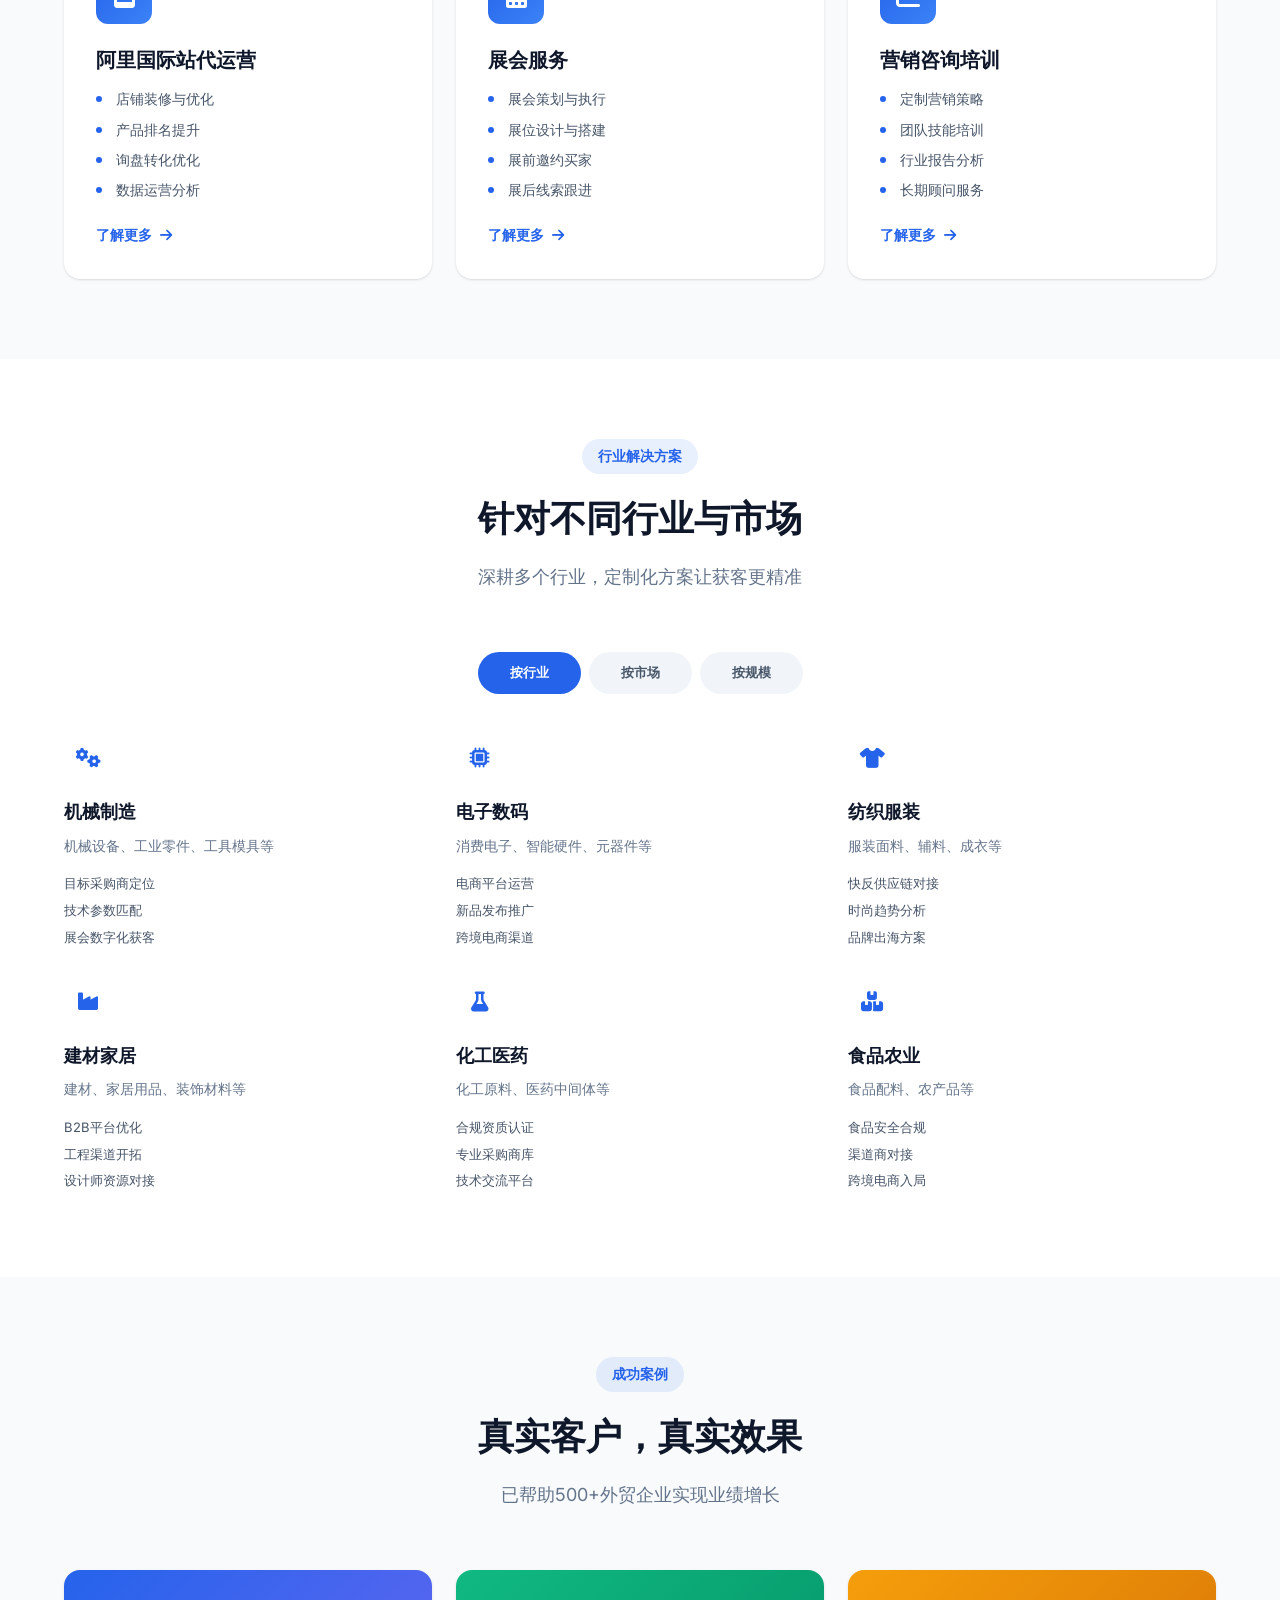
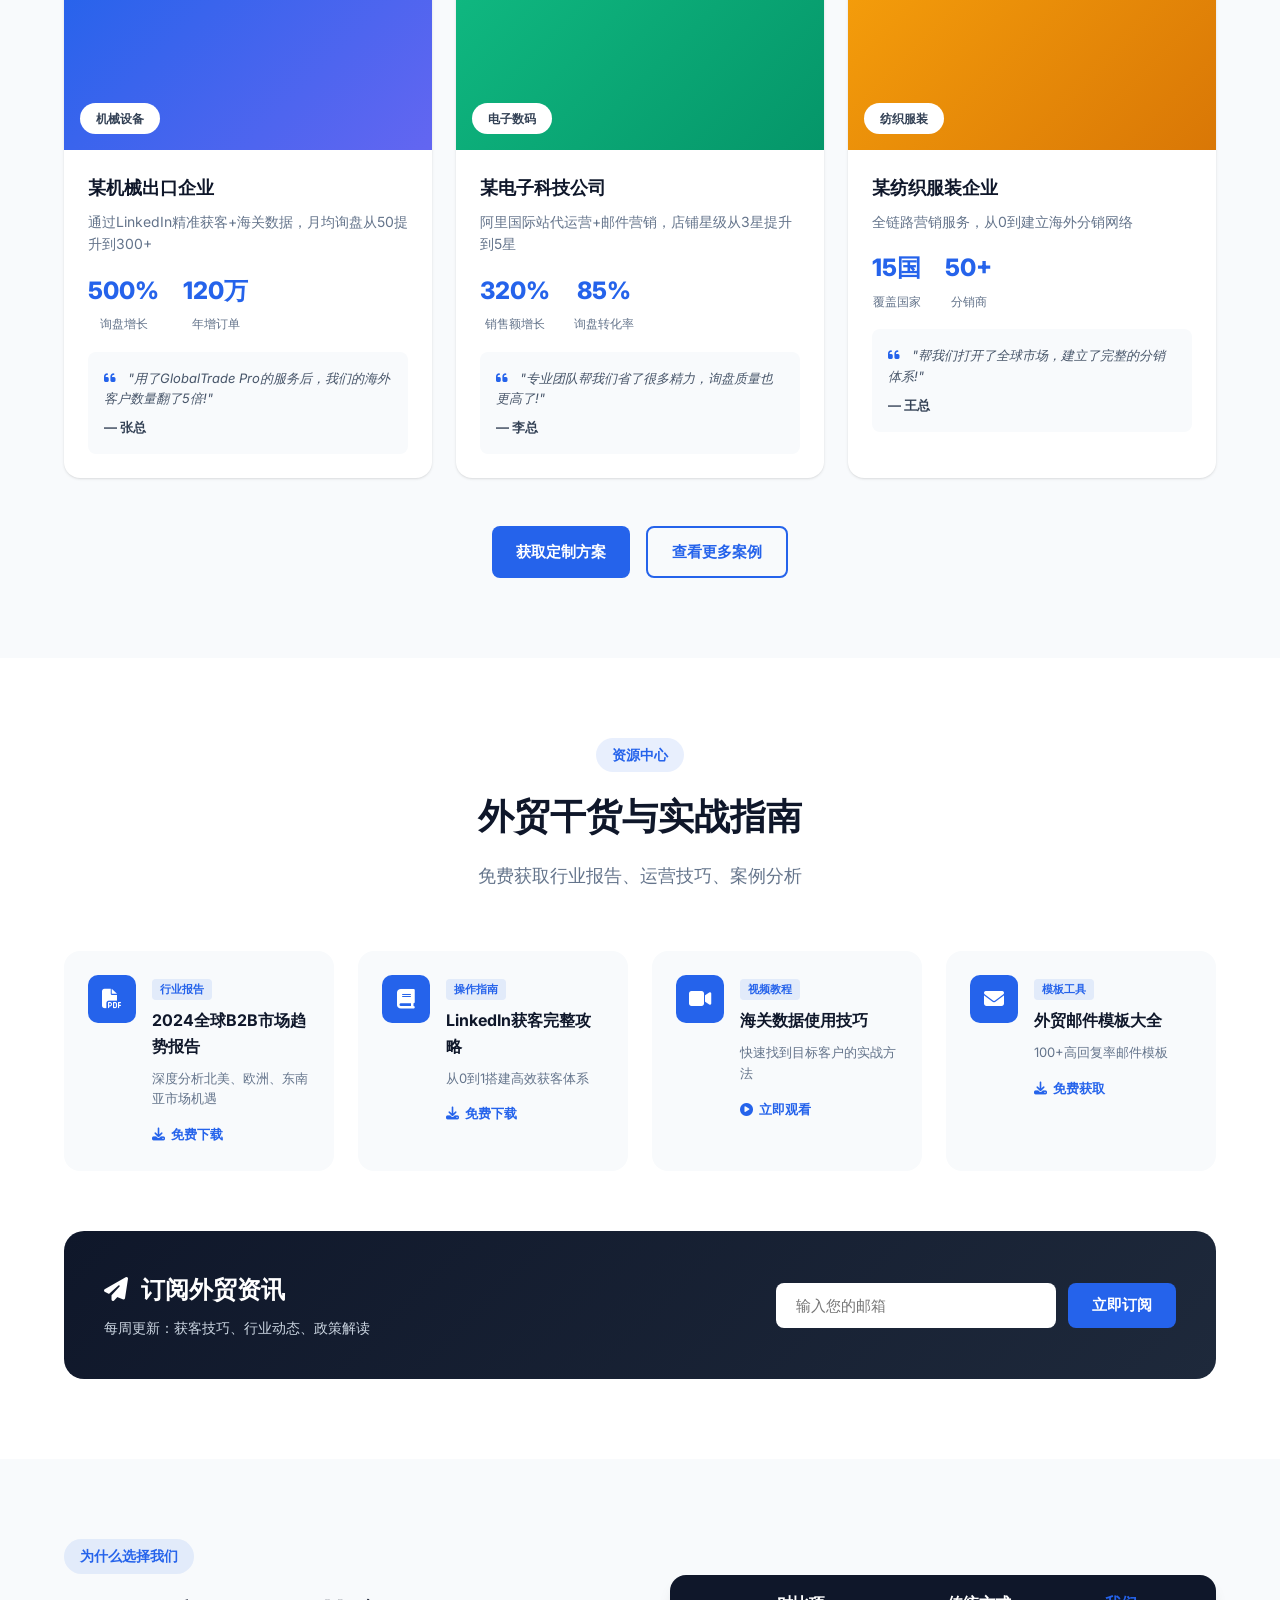
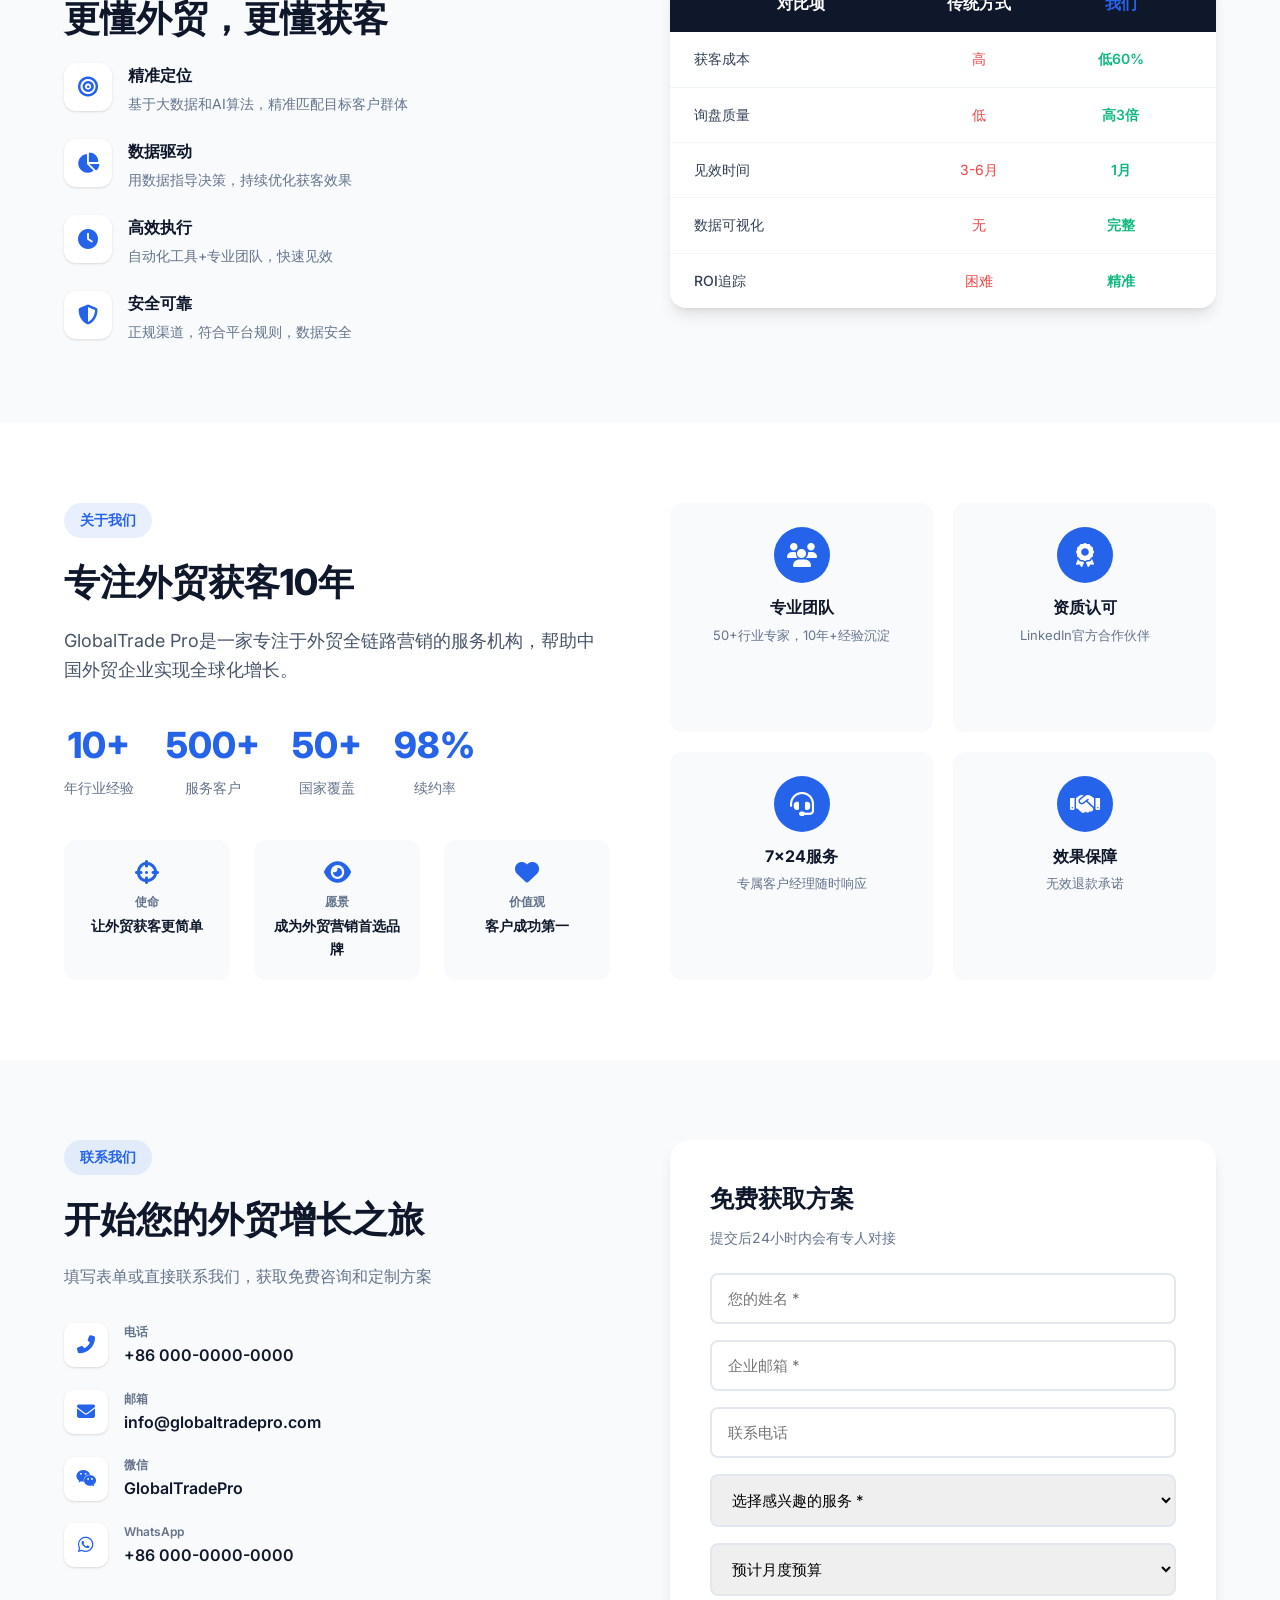
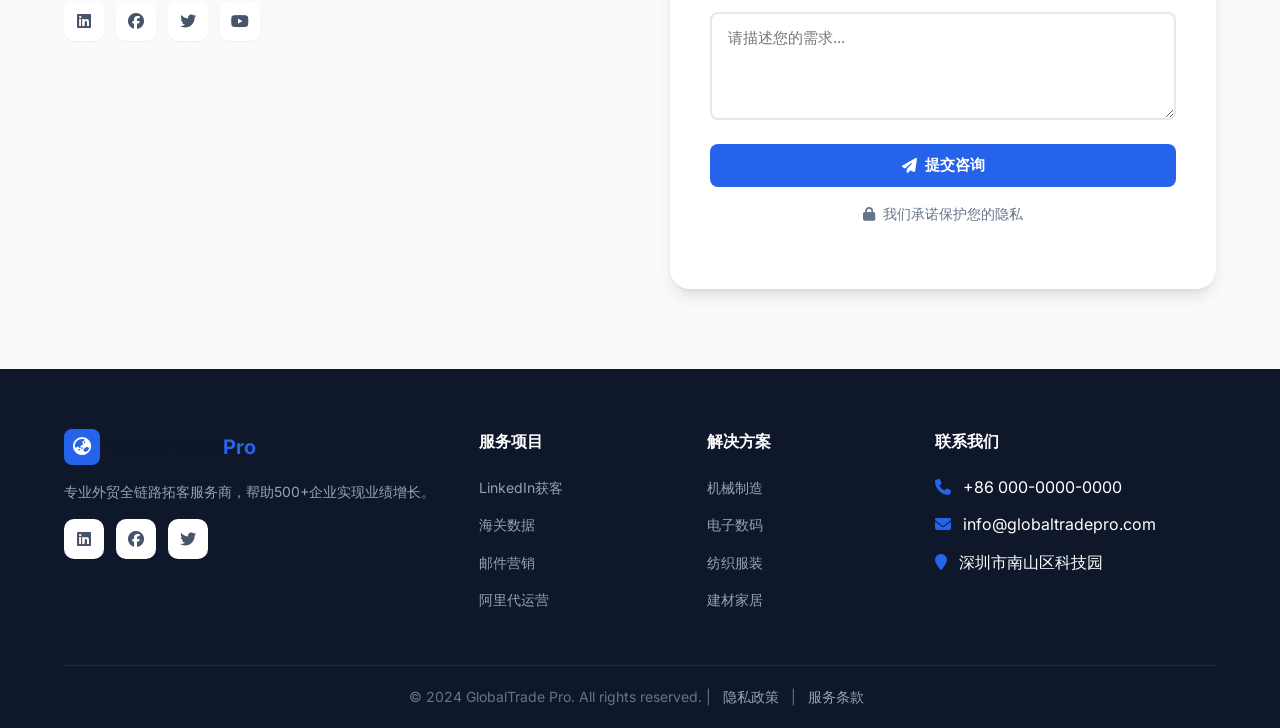
==== commit 537c531a: "首页导航添加登录入口" ====
--- a/index.html
+++ b/index.html
@@ -24,6 +24,7 @@
                     <a href="#resources" data-i18n="resources">资源中心</a>
                     <a href="#about" data-i18n="about">关于我们</a>
                     <a href="register.html" style="color: #3b82f6;" data-i18n="register">注册会员</a>
+                    <a href="login.html" style="color: #10b981;" data-i18n="login">登录</a>
                 </nav>
                 <div class="header-actions">
                     <div class="lang-switch">
@@ -47,6 +48,7 @@
         <a href="#resources" onclick="toggleMobileMenu()" data-i18n="resources">资源中心</a>
         <a href="#about" onclick="toggleMobileMenu()" data-i18n="about">关于我们</a>
         <a href="register.html" onclick="toggleMobileMenu()" style="color: #3b82f6;" data-i18n="register">注册会员</a>
+        <a href="login.html" onclick="toggleMobileMenu()" style="color: #10b981;" data-i18n="login">登录</a>
         <a href="#contact" onclick="toggleMobileMenu()" class="btn btn-primary btn-block" data-i18n="contact">免费咨询</a>
     </div>
 
@@ -639,6 +641,7 @@
                 resources: "资源中心",
                 about: "关于我们",
                 register: "注册会员",
+                login: "登录",
                 tryFree: "免费试用",
                 heroTitle: "外贸获客不再难",
                 heroSubtitle: "全链路拓客解决方案",
@@ -671,6 +674,7 @@
                 resources: "Resources",
                 about: "About",
                 register: "Register",
+                login: "Login",
                 tryFree: "Try Free",
                 heroTitle: "Foreign Trade Lead Generation",
                 heroSubtitle: "Full-Chain Customer Acquisition",
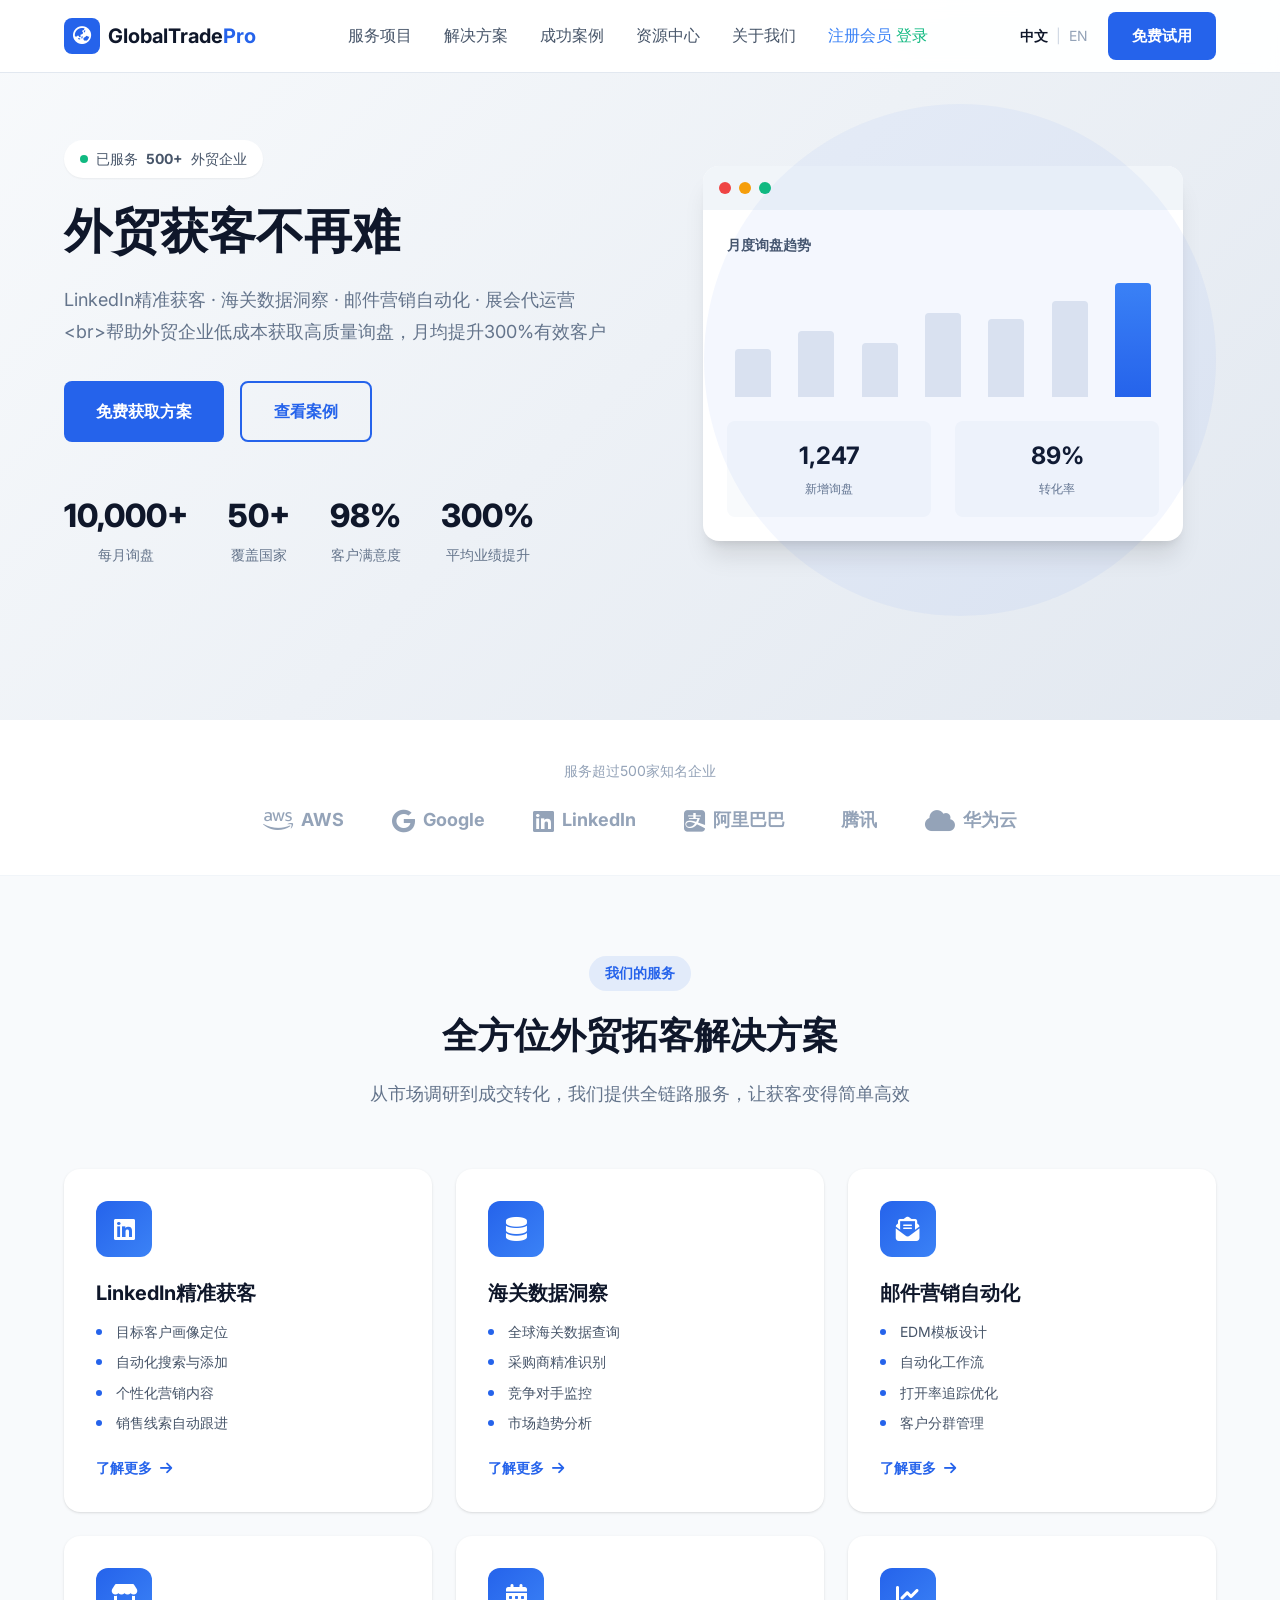
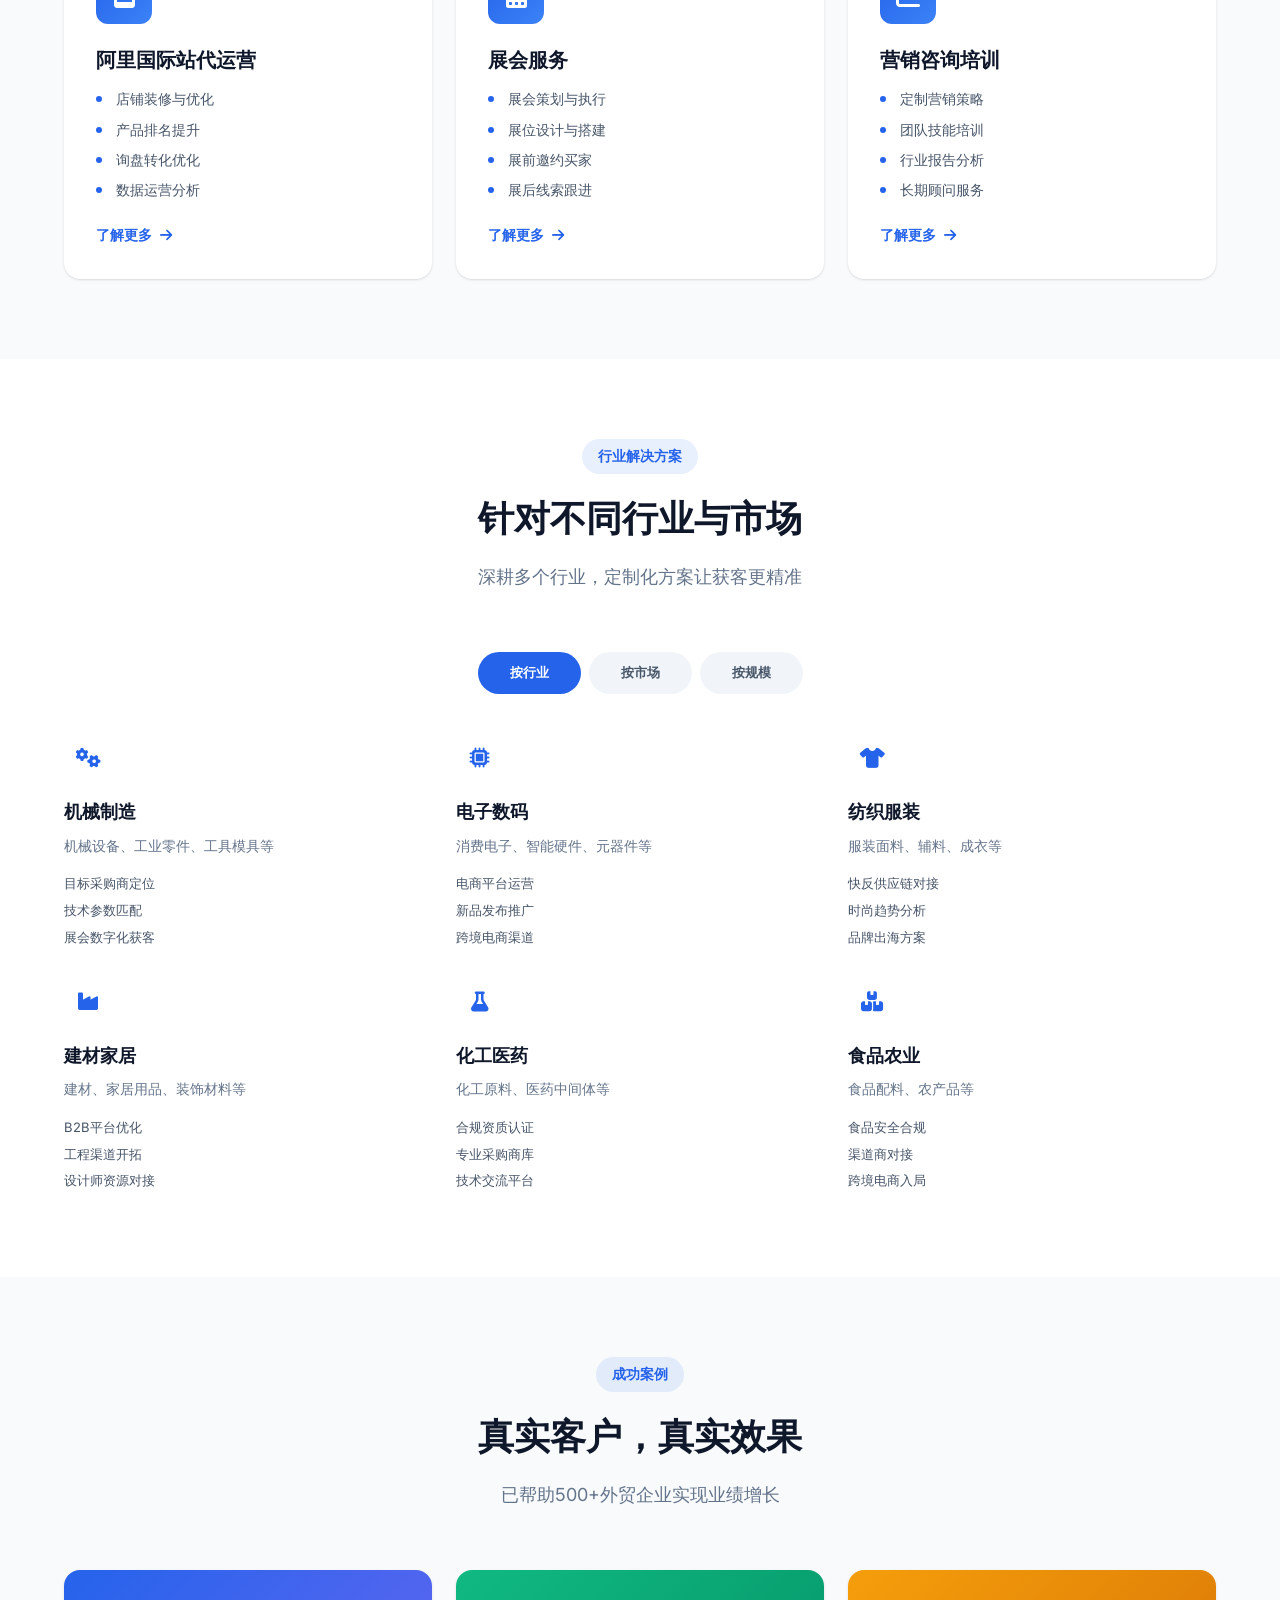
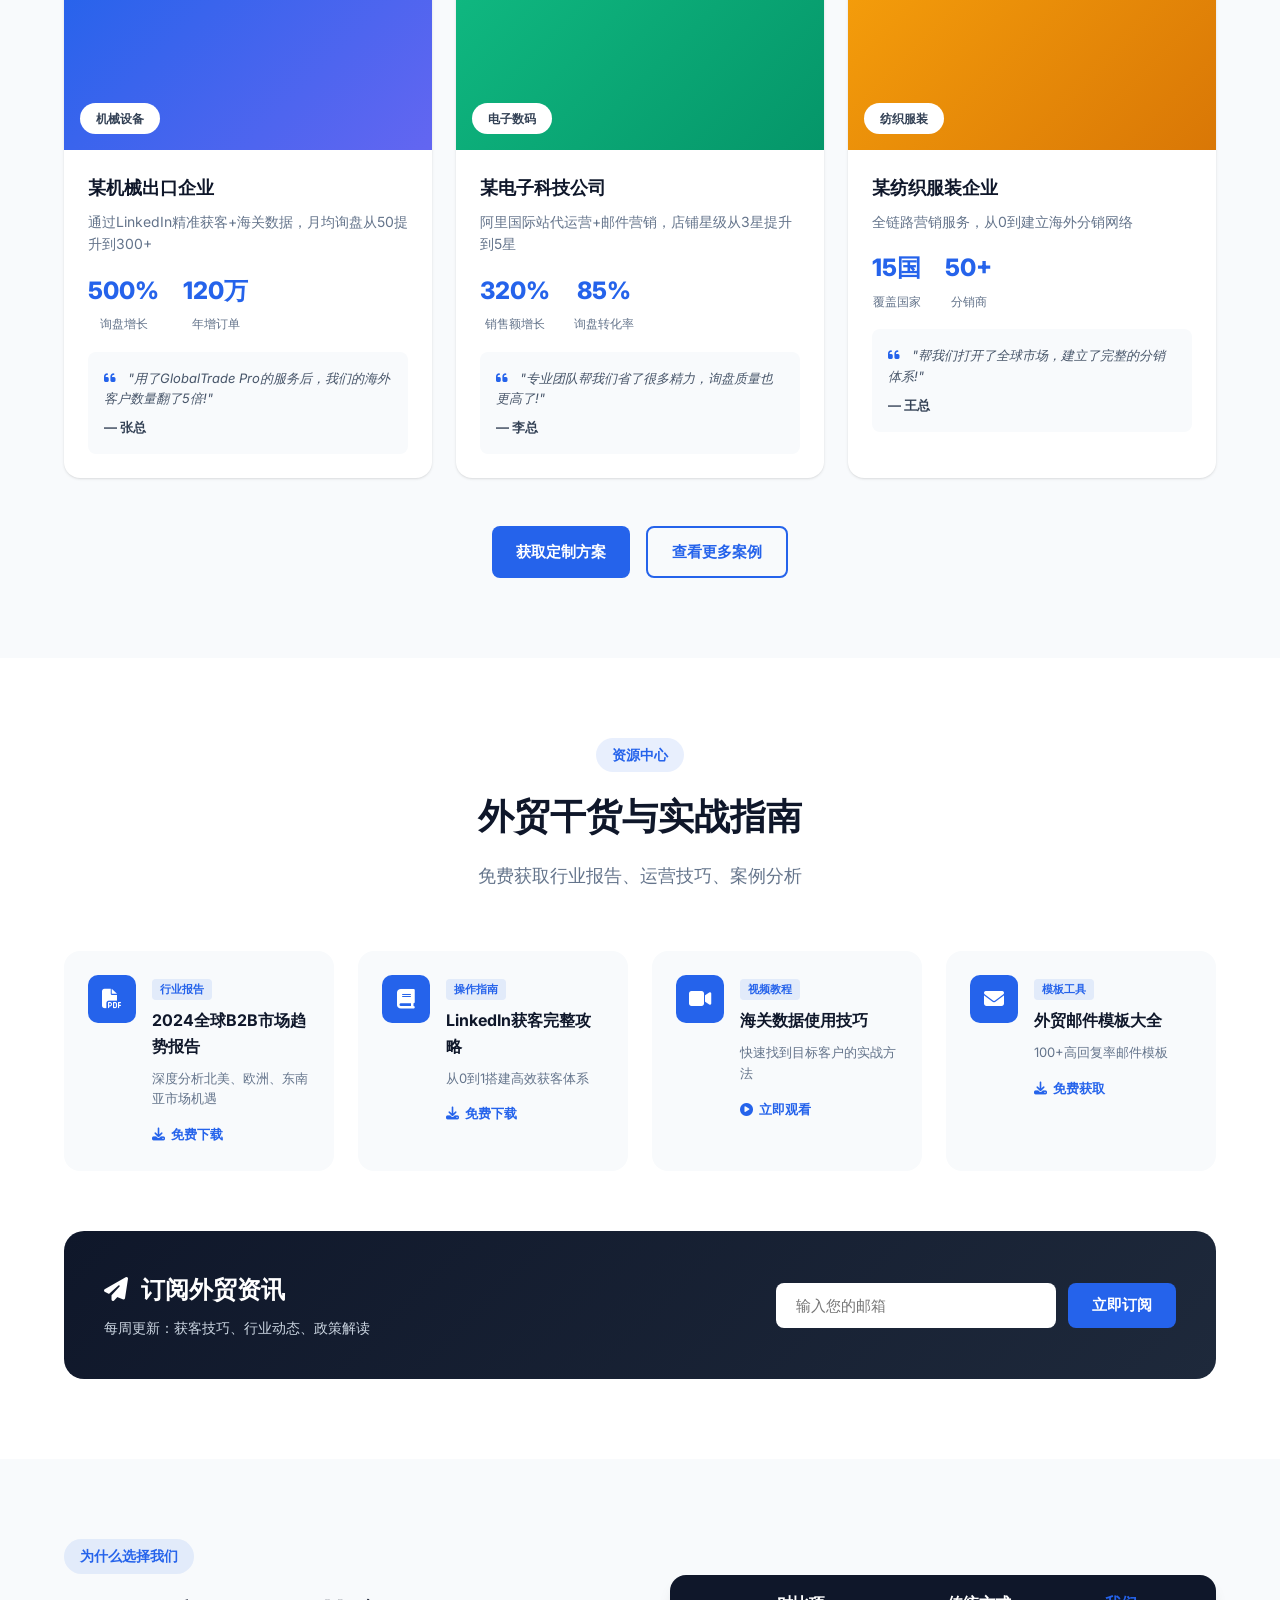
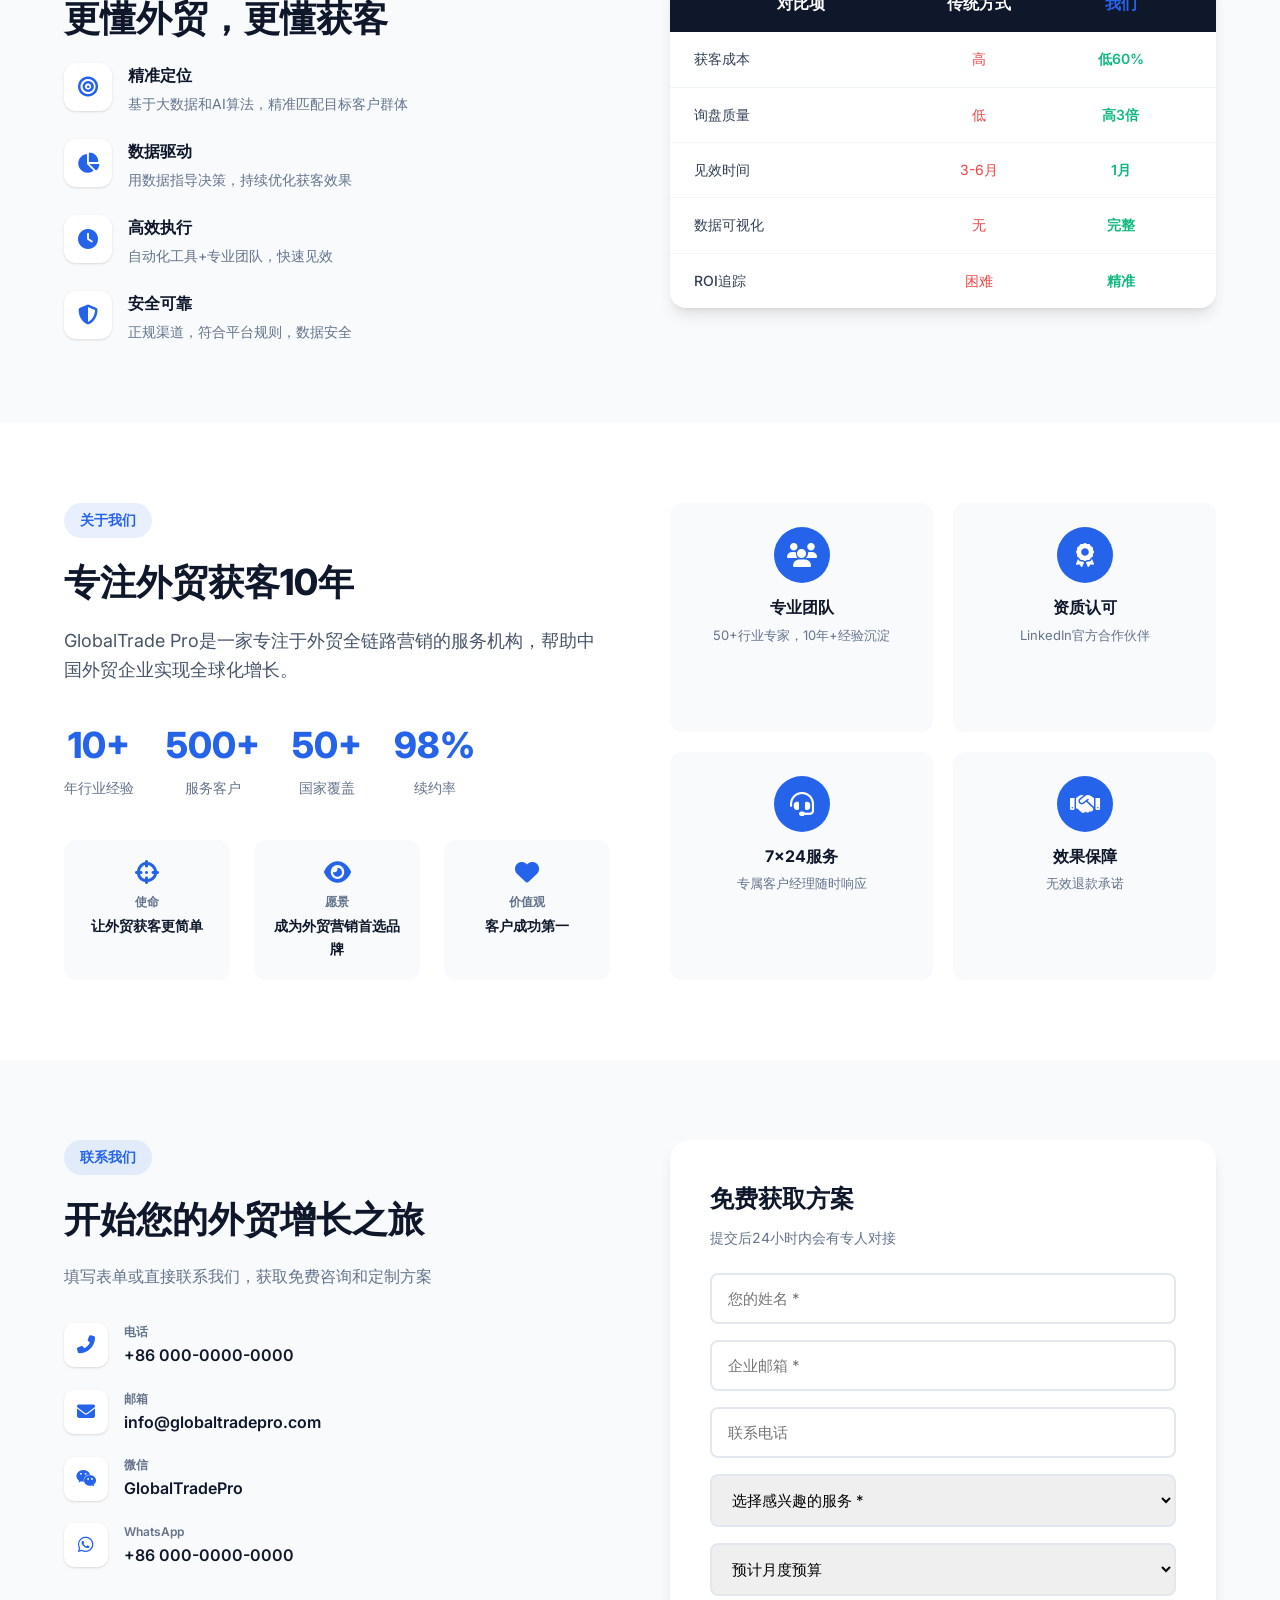
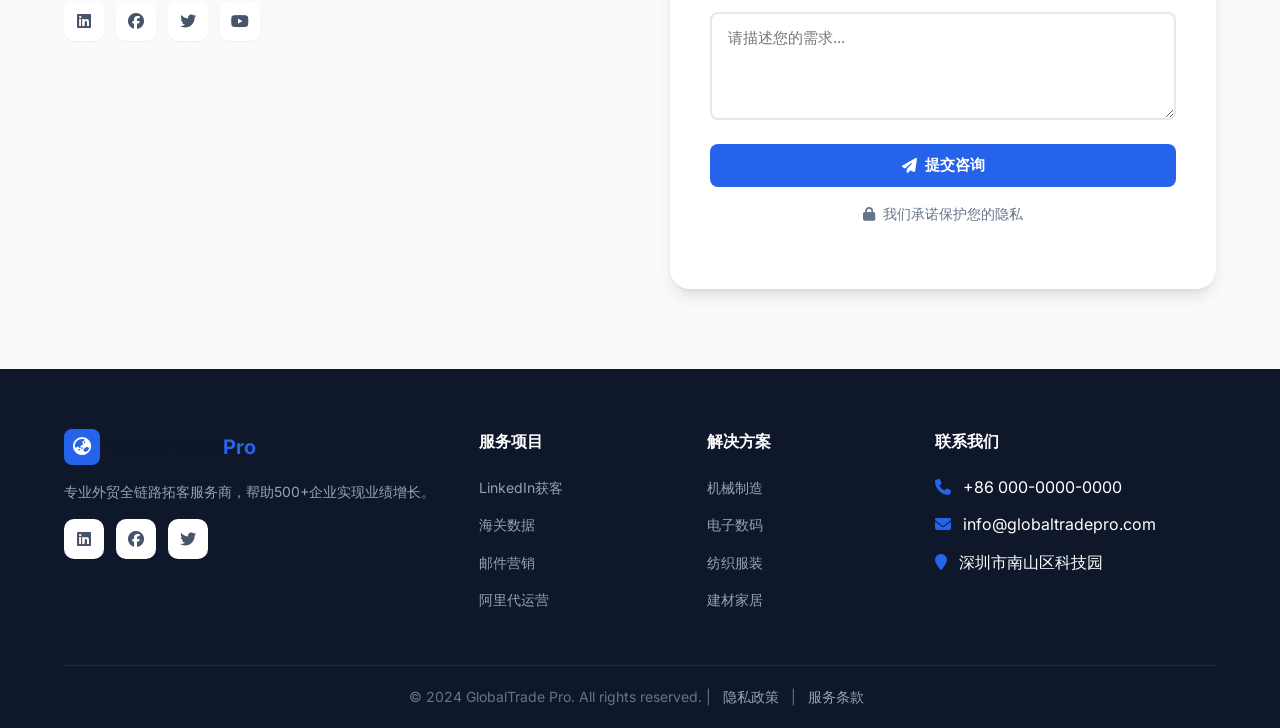
==== commit cd0ab5cc: "添加：登录后显示用户名、各页面添加返回首页" ====
--- a/index.html
+++ b/index.html
@@ -23,8 +23,10 @@
                     <a href="#cases" data-i18n="cases">成功案例</a>
                     <a href="#resources" data-i18n="resources">资源中心</a>
                     <a href="#about" data-i18n="about">关于我们</a>
-                    <a href="register.html" style="color: #3b82f6;" data-i18n="register">注册会员</a>
-                    <a href="login.html" style="color: #10b981;" data-i18n="login">登录</a>
+                    <span id="navAuth">
+                        <a href="register.html" style="color: #3b82f6;" data-i18n="register">注册会员</a>
+                        <a href="login.html" style="color: #10b981;" data-i18n="login">登录</a>
+                    </span>
                 </nav>
                 <div class="header-actions">
                     <div class="lang-switch">
@@ -738,7 +740,19 @@
         document.addEventListener('DOMContentLoaded', function() {
             applyTranslations();
             updateLangButtons();
+            updateNavAuth();
         });
+        
+        // 更新导航栏登录状态
+        function updateNavAuth() {
+            const loggedIn = localStorage.getItem('tradeweb_logged_in');
+            const currentUser = JSON.parse(localStorage.getItem('tradeweb_current_user') || '{}');
+            const navAuth = document.getElementById('navAuth');
+            
+            if (loggedIn && currentUser.name) {
+                navAuth.innerHTML = '<a href="member.html" style="color: #3b82f6;"><i class="fas fa-user-circle"></i> ' + currentUser.name + '</a>';
+            }
+        }
     </script>
 </body>
 </html>
